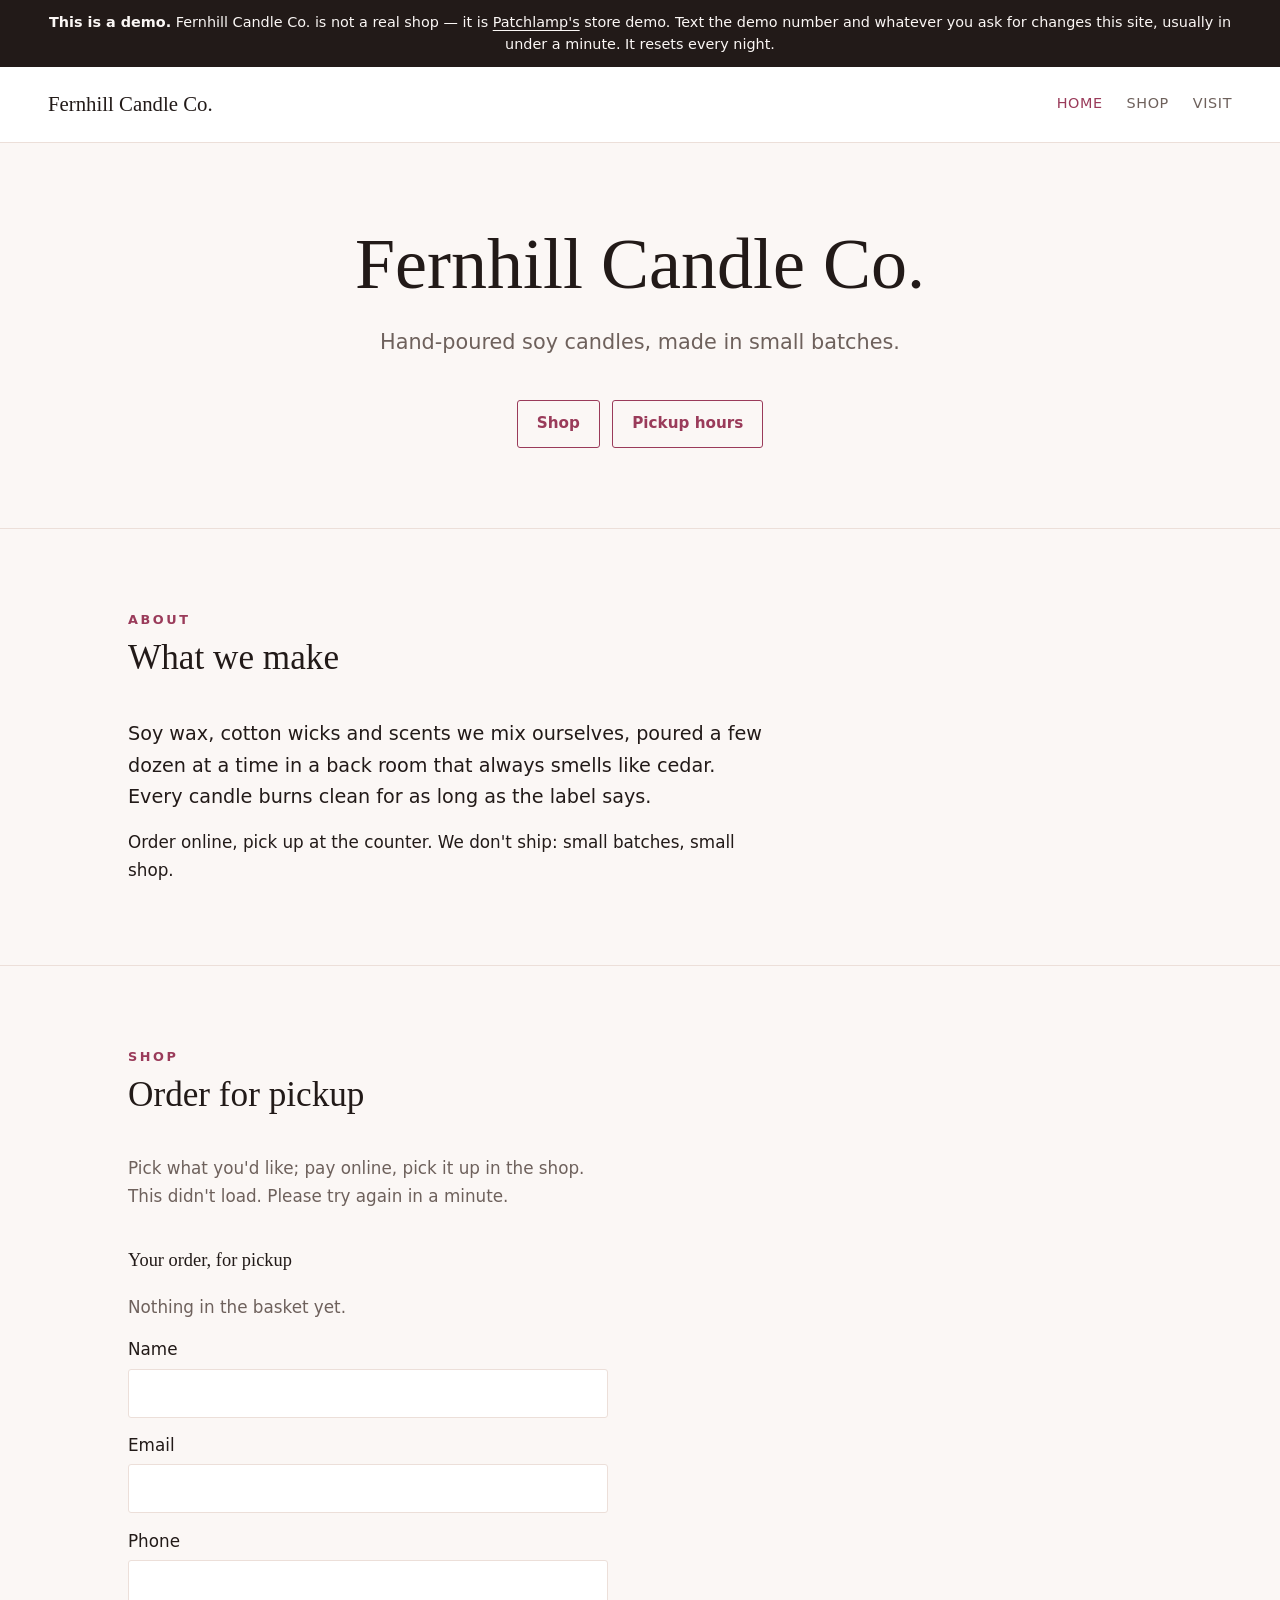
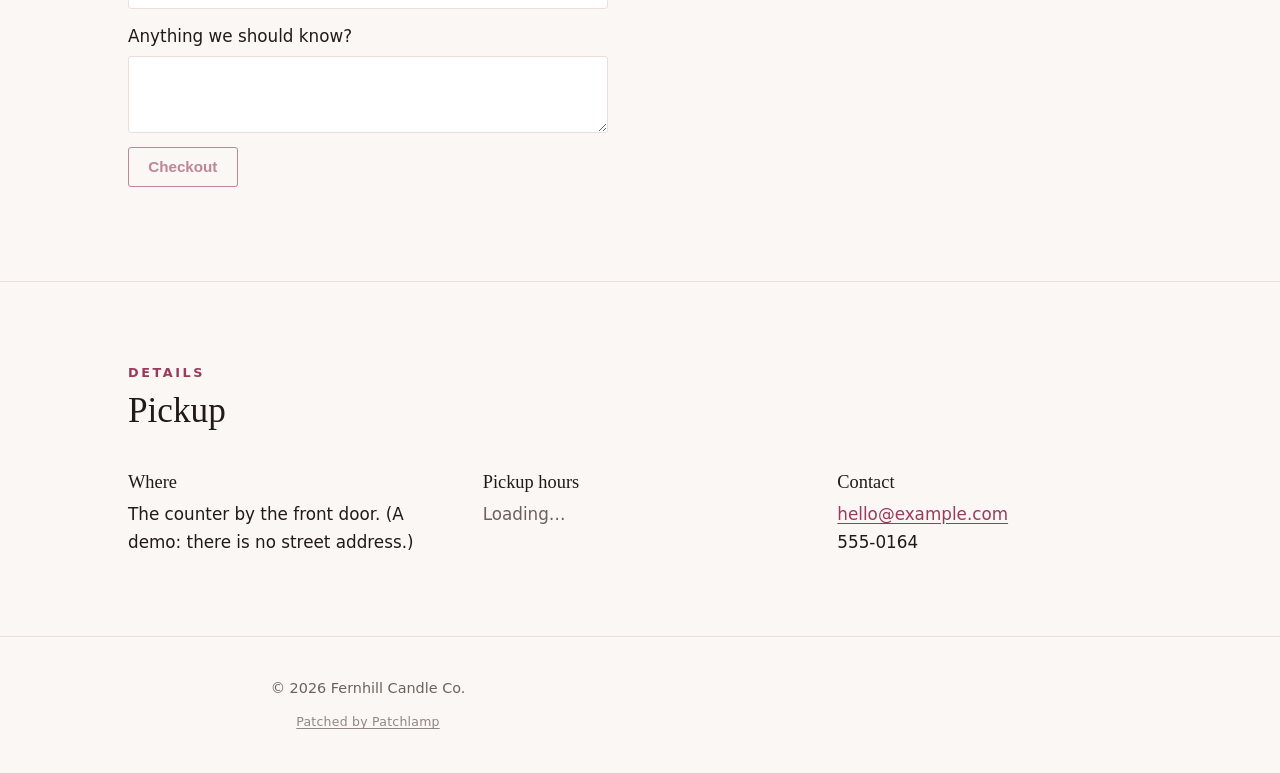
==== index.html @ c14b30e8 "The page-load count on every page, the chat at its cookie-free path (patchlamp.com)" ====
<!DOCTYPE html>
<html lang="en">
<head>
  <meta charset="utf-8">
  <meta name="viewport" content="width=device-width, initial-scale=1">
  <title>Fernhill Candle Co. — Patchlamp's store demo</title>
  <meta name="description" content="Fernhill Candle Co. is Patchlamp's demo shop: a catalog with prices, a basket, pickup hours and orders on /admin, all changed by text. Not a real business.">
  <meta name="robots" content="noindex">
  <link rel="stylesheet" href="css/style.css">
</head>
<body>

  <p class="demo-bar">
    <strong>This is a demo.</strong> Fernhill Candle Co. is not a real shop — it is
    <a href="https://patchlamp.com/">Patchlamp's</a> store demo. Text the demo number and
    whatever you ask for changes this site, usually in under a minute. It resets every night.
  </p>

  <header class="site-header">
    <a class="wordmark" href="index.html">Fernhill Candle Co.</a>
    <nav class="site-nav" aria-label="Site">
      <a href="index.html" aria-current="page">Home</a>
      <a href="#shop">Shop</a>
      <a href="#details">Visit</a>
    </nav>
  </header>

  <main>
    <section class="hero">
      <h1 class="hero-title">Fernhill Candle Co.</h1>
      <p class="hero-tagline">Hand-poured soy candles, made in small batches.</p>
      <div class="button-row">
        <a class="button" href="#shop">Shop</a>
        <a class="button" href="#details">Pickup hours</a>
      </div>
    </section>
    <section class="section" id="about">
      <div class="section-inner reveal">
        <p class="kicker">About</p>
        <h2>What we make</h2>
        <p class="lede">Soy wax, cotton wicks and scents we mix ourselves, poured a few dozen at a time in a
          back room that always smells like cedar. Every candle burns clean for as long as the label says.</p>
        <p>Order online, pick up at the counter. We don't ship: small batches, small shop.</p>
      </div>
    </section>
    <section class="section" id="shop">
      <div class="section-inner reveal">
        <p class="kicker">Shop</p>
        <h2>Order for pickup</h2>
        <p class="muted">Pick what you'd like; pay online, pick it up in the shop.</p>
        <!-- The items come from the database (products): add or change them on /admin/catalog, or by text. -->
        <div class="shop" data-shop>
          <p class="form-thanks" data-order="paid" hidden>Paid — thank you. We'll have it ready for pickup; the receipt is in your email.</p>
          <p class="form-sorry" data-order="cancelled" hidden>Checkout was cancelled; nothing was charged. Your basket is below.</p>
          <div data-products><p class="muted">Loading…</p></div>
          <form class="site-form shop-checkout" data-checkout>
            <h3>Your order, for pickup</h3>
            <p class="muted" data-basket>Nothing in the basket yet.</p>
            <label>Name <input name="name" required autocomplete="name"></label>
            <label>Email <input name="email" type="email" autocomplete="email"></label>
            <label>Phone <input name="phone" type="tel" autocomplete="tel"></label>
            <label>Anything we should know? <textarea name="note" rows="2"></textarea></label>
            <button class="button" type="submit" data-pay disabled>Checkout</button>
            <p class="muted" data-pay-note></p>
            <p class="form-sorry" data-error hidden></p>
          </form>
          <script>
            (function () {
              var root = document.querySelector("[data-shop]");
              var box = root.querySelector("[data-products]"), form = root.querySelector("[data-checkout]");
              var pay = root.querySelector("[data-pay]"), payNote = root.querySelector("[data-pay-note]");
              var basketLine = root.querySelector("[data-basket]"), err = root.querySelector("[data-error]");
              var order = (location.search.match(/[?&]order=(paid|cancelled)/) || [])[1];
              if (order) root.querySelector('[data-order="' + order + '"]').hidden = false;
              var basket = {}, products = {}, mode = "off";
              var DAYS = ["Sunday", "Monday", "Tuesday", "Wednesday", "Thursday", "Friday", "Saturday"];
              function money(c) { return "$" + (c / 100).toFixed(2); }
              function el(tag, cls, text) { var e = document.createElement(tag); if (cls) e.className = cls; if (text != null) e.textContent = text; return e; }
              function clock(t) { var p = t.split(":"), h = +p[0], m = p[1]; return (h % 12 || 12) + (m === "00" ? "" : ":" + m) + (h < 12 ? "am" : "pm"); }
              function refresh() {
                var lines = [], total = 0, n = 0;
                Object.keys(basket).forEach(function (id) {
                  var q = basket[id], p = products[id]; if (!q || !p) return;
                  lines.push(q + " × " + p.name); total += q * p.price_cents; n += q;
                  var c = box.querySelector('[data-qty="' + id + '"]'); if (c) c.textContent = q;
                });
                box.querySelectorAll("[data-qty]").forEach(function (c) { if (!basket[c.getAttribute("data-qty")]) c.textContent = "0"; });
                basketLine.textContent = n ? lines.join(", ") + " — " + money(total) : "Nothing in the basket yet.";
                pay.disabled = !n || mode === "off";
              }
              function step(id, d) { basket[id] = Math.max(0, Math.min(20, (basket[id] || 0) + d)); refresh(); }
              function hoursBox(hours, open) {
                var h = document.querySelector("[data-hours]"); if (!h) return;
                h.textContent = "";
                if (!hours.length) { h.appendChild(el("p", "muted", "Hours coming soon.")); return; }
                h.appendChild(el("p", "open-now " + (open ? "is-open" : "is-closed"), open ? "Open now" : "Closed now"));
                var ul = el("ul");
                DAYS.forEach(function (name, i) {
                  var today = hours.filter(function (x) { return +x.weekday === i; });
                  ul.appendChild(el("li", null, name.slice(0, 3) + ": " + (today.length ? today.map(function (x) { return clock(x.opens) + "–" + clock(x.closes) + (x.note ? " (" + x.note + ")" : ""); }).join(", ") : "closed")));
                });
                h.appendChild(ul);
              }
              fetch("/api/catalog", { headers: { accept: "application/json" } })
                .then(function (r) { if (!r.ok) throw new Error(r.status); return r.json(); })
                .then(function (data) {
                  mode = data.checkout; box.textContent = ""; hoursBox(data.hours, data.open_now);
                  pay.textContent = mode === "live" ? "Pay and pick up" : mode === "test" ? "Pay (Stripe test mode — no real charge)" : "Checkout opens once Stripe is connected";
                  payNote.textContent = mode === "live" ? "Payment is by Stripe Checkout." : mode === "test" ? "This is Stripe's test mode: use card 4242 4242 4242 4242, any future date, any code. Nothing is charged." : "Paying online isn't connected yet: fill a basket if you like, but nothing is charged and no order is taken until it is.";
                  if (!data.products.length) { box.appendChild(el("p", "muted", "Nothing here yet.")); return; }
                  var section = null, last = null;
                  data.products.forEach(function (p) {
                    products[p.id] = p;
                    if (p.category !== last) { box.appendChild(el("h3", "shop-section", p.category || "")); section = el("ul", "shop-list"); box.appendChild(section); last = p.category; }
                    var li = el("li", "shop-item" + (p.status === "sold out" ? " is-sold-out" : ""));
                    var text = el("div", "shop-text");
                    var head = el("p", "shop-name"); head.appendChild(el("span", null, p.name)); head.appendChild(el("span", "price", money(p.price_cents)));
                    text.appendChild(head);
                    if (p.description) text.appendChild(el("p", "muted", p.description));
                    li.appendChild(text);
                    if (p.status === "sold out") li.appendChild(el("span", "shop-out", "Sold out"));
                    else {
                      var ctl = el("span", "shop-qty");
                      var minus = el("button", null, "−"); minus.type = "button"; minus.setAttribute("aria-label", "One fewer " + p.name); minus.onclick = function () { step(p.id, -1); };
                      var plus = el("button", null, "+"); plus.type = "button"; plus.setAttribute("aria-label", "One more " + p.name); plus.onclick = function () { step(p.id, 1); };
                      var n = el("span", null, "0"); n.setAttribute("data-qty", p.id); n.setAttribute("aria-live", "polite");
                      ctl.appendChild(minus); ctl.appendChild(n); ctl.appendChild(plus); li.appendChild(ctl);
                    }
                    section.appendChild(li);
                  });
                  refresh();
                })
                .catch(function () { box.textContent = ""; box.appendChild(el("p", "muted", "This didn't load. Please try again in a minute.")); });
              form.addEventListener("submit", function (e) {
                e.preventDefault(); err.hidden = true;
                var f = new FormData(form), items = Object.keys(basket).filter(function (id) { return basket[id]; }).map(function (id) { return { id: +id, qty: basket[id] }; });
                if (!f.get("email") && !f.get("phone")) { err.textContent = "Leave an email or a phone so we can reach you."; err.hidden = false; return; }
                pay.disabled = true;
                fetch("/api/checkout", { method: "POST", headers: { "content-type": "application/json", accept: "application/json" },
                  body: JSON.stringify({ items: items, name: f.get("name"), email: f.get("email"), phone: f.get("phone"), note: f.get("note") }) })
                  .then(function (r) { return r.json(); })
                  .then(function (d) { if (d.url) location.href = d.url; else { err.textContent = d.checkout === "off" ? "Paying online isn't switched on yet." : (d.error || "That didn't go through."); err.hidden = false; refresh(); } })
                  .catch(function () { err.textContent = "That didn't go through. Please try again."; err.hidden = false; refresh(); });
              });
            })();
          </script>
          <style>
            .shop-section { margin: var(--space-lg) 0 .5rem; }
            .shop-list { list-style: none; max-width: var(--measure); }
            .shop-item { display: flex; gap: 1rem; align-items: center; justify-content: space-between; padding: .7rem 0; border-bottom: 1px solid var(--bg-line); }
            .shop-name { display: flex; gap: .75rem; justify-content: space-between; font-weight: 600; }
            .shop-text { flex: 1 1 auto; }
            .shop-text .muted { font-size: .95rem; margin-top: .15rem; }
            .shop-qty { display: inline-flex; align-items: center; gap: .5rem; white-space: nowrap; }
            .shop-qty button { font: inherit; width: 2.75rem; height: 2.75rem; border: 1px solid var(--bg-line); border-radius: 3px; background: var(--bg-raised); color: var(--ink); cursor: pointer; }
            .shop-qty span { min-width: 1.5rem; text-align: center; }
            .is-sold-out .shop-name { color: var(--ink-dim); }
            .shop-out { color: var(--ink-dim); font-size: .9rem; white-space: nowrap; }
            .shop-checkout { margin-top: var(--space-lg); }
            .shop-checkout button[disabled] { opacity: .6; cursor: not-allowed; }
            .open-now { font-weight: 600; }
            .open-now.is-open { color: var(--accent); }
          </style>
        </div>
      </div>
    </section>
    <section class="section" id="details">
      <div class="section-inner reveal">
        <p class="kicker">Details</p>
        <h2>Pickup</h2>
        <div class="details-grid">
          <div>
            <h3>Where</h3>
            <p>The counter by the front door. (A demo: there is no street address.)</p>
          </div>
          <div>
            <h3>Pickup hours</h3>
            <div data-hours><p class="muted">Loading…</p></div>
          </div>
          <div>
            <h3>Contact</h3>
            <p><a href="mailto:hello@example.com">hello@example.com</a><br>555-0164</p>
          </div>
        </div>
      </div>
    </section>
  </main>

  <footer class="site-footer">
    <!-- Keep this footer identical on every page. -->
    <p class="copyright">&copy; 2026 Fernhill Candle Co.</p>
    <p class="patchlamp-badge"><a href="https://patchlamp.com/for/makers-and-retail?from=badge" rel="noopener">Patched by Patchlamp</a></p>
    <script src="https://patchlamp.com/s/site-chat.js" data-site="demo-store" crossorigin="anonymous" defer></script>
    <script src="https://patchlamp.com/hit.js" data-site="demo-store" crossorigin="anonymous" defer></script>
  </footer>

  <script src="js/main.js"></script>
</body>
</html>
---- css/style.css ----
/* ==========================================================================
   Fernhill Candle Co. — the site's only stylesheet
   Colors and fonts are the tokens in :root below. Change the look there,
   not scattered through the file.
   ========================================================================== */

:root {
  /* Color — warm ground, dark ink, one berry accent */
  --bg: #fbf7f5;
  --bg-raised: #ffffff;
  --bg-line: #ecdfd9;
  --ink: #221a18;
  --ink-dim: #6e615c;
  --accent: #9a3b5a;       /* links, highlights, buttons */
  --accent-dim: #782c45;   /* hover */

  /* Type — system fonts, so nothing loads from a third party */
  --font-display: Georgia, "Times New Roman", serif;
  --font-body: system-ui, -apple-system, "Segoe UI", Roboto, Helvetica, Arial, sans-serif;

  /* Rhythm */
  --space: 1rem;
  --space-lg: 2.5rem;
  --space-xl: 5rem;
  --measure: 40rem;
  --page-pad: clamp(1.25rem, 5vw, 3rem);
}

/* --------------------------------------------------------------------------
   Base
   -------------------------------------------------------------------------- */

* { box-sizing: border-box; margin: 0; padding: 0; }

html { scroll-behavior: smooth; }

body {
  background: var(--bg);
  color: var(--ink);
  font-family: var(--font-body);
  font-size: 1.05rem;
  line-height: 1.65;
  -webkit-font-smoothing: antialiased;
}

h1, h2, h3 {
  font-family: var(--font-display);
  font-weight: 400;
  line-height: 1.15;
}

h2 { font-size: clamp(1.6rem, 4vw, 2.2rem); margin-bottom: var(--space-lg); }
h3 { font-size: 1.15rem; margin-bottom: 0.5rem; }

p { max-width: var(--measure); }
p + p { margin-top: var(--space); }

a { color: var(--accent); text-underline-offset: 3px; }
a:hover { color: var(--accent-dim); }

img, svg { max-width: 100%; display: block; }

.visually-hidden {
  position: absolute; width: 1px; height: 1px;
  overflow: hidden; clip: rect(0 0 0 0); white-space: nowrap;
}

/* --------------------------------------------------------------------------
   Header / nav
   -------------------------------------------------------------------------- */

.site-header {
  display: flex;
  align-items: center;
  justify-content: space-between;
  flex-wrap: wrap;
  gap: var(--space);
  padding: 1.25rem var(--page-pad);
  border-bottom: 1px solid var(--bg-line);
  background: var(--bg-raised);
}

.wordmark {
  font-family: var(--font-display);
  font-size: 1.3rem;
  text-decoration: none;
  color: var(--ink);
  white-space: nowrap;
}

.site-nav { display: flex; flex-wrap: wrap; gap: 0.25rem 1.5rem; }

.site-nav a {
  font-size: 0.9rem;
  letter-spacing: 0.04em;
  text-transform: uppercase;
  text-decoration: none;
  color: var(--ink-dim);
}

.site-nav a:hover { color: var(--ink); }
.site-nav a[aria-current="page"] { color: var(--accent); }

/* --------------------------------------------------------------------------
   Hero
   -------------------------------------------------------------------------- */

.hero {
  padding: var(--space-xl) var(--page-pad);
  text-align: center;
  border-bottom: 1px solid var(--bg-line);
}

.hero-title { font-size: clamp(2.4rem, 8vw, 4.5rem); }

.hero-tagline {
  margin: 1.25rem auto 0;
  font-size: clamp(1.05rem, 2.2vw, 1.3rem);
  color: var(--ink-dim);
}

.page-hero { padding: var(--space-lg) var(--page-pad); }
.page-hero .hero-title { font-size: clamp(1.8rem, 6vw, 3rem); }

/* --------------------------------------------------------------------------
   Sections
   -------------------------------------------------------------------------- */

.section {
  padding: var(--space-xl) var(--page-pad);
  border-bottom: 1px solid var(--bg-line);
}

.section-inner { max-width: 64rem; margin: 0 auto; }

.kicker {
  font-size: 0.8rem;
  font-weight: 600;
  letter-spacing: 0.2em;
  text-transform: uppercase;
  color: var(--accent);
  margin-bottom: 0.5rem;
}

.lede { font-size: 1.2rem; }
.muted { color: var(--ink-dim); }

.about-grid {
  display: grid;
  gap: var(--space-lg);
  align-items: center;
}
@media (min-width: 720px) {
  .about-grid { grid-template-columns: 1fr 1.2fr; }
}

.about-photo img {
  width: 100%;
  aspect-ratio: 1 / 1;
  object-fit: cover;
  border-radius: 4px;
}

.button-row { display: flex; flex-wrap: wrap; gap: 0.75rem; margin-top: var(--space-lg); }

.button {
  display: inline-block;
  padding: 0.65rem 1.2rem;
  border: 1px solid var(--accent);
  border-radius: 3px;
  text-decoration: none;
  color: var(--accent);
  font-weight: 600;
  font-size: 0.95rem;
}
.button:hover { background: var(--accent); color: var(--bg-raised); }

/* Details: address / hours / contact cards */
.details-grid {
  display: grid;
  gap: var(--space-lg);
}
@media (min-width: 720px) {
  .details-grid { grid-template-columns: repeat(3, 1fr); }
}
.details-grid address { font-style: normal; }
.details-grid ul { list-style: none; }

/* Photo gallery */
.photo-grid {
  list-style: none;
  display: grid;
  gap: var(--space);
  grid-template-columns: repeat(auto-fill, minmax(14rem, 1fr));
}
.photo-grid img {
  width: 100%;
  aspect-ratio: 1 / 1;
  object-fit: cover;
  border-radius: 4px;
}

/* --------------------------------------------------------------------------
   Footer
   -------------------------------------------------------------------------- */

.site-footer {
  padding: var(--space-lg) var(--page-pad);
  text-align: center;
  color: var(--ink-dim);
  font-size: 0.9rem;
}

.footer-links {
  list-style: none;
  display: flex;
  flex-wrap: wrap;
  justify-content: center;
  gap: 0.5rem 1.5rem;
  margin-bottom: var(--space);
}

/* --------------------------------------------------------------------------
   Motion — only when JS has run and the visitor allows motion.
   With JS off (or reduced motion on) nothing is ever hidden.
   -------------------------------------------------------------------------- */

.js-motion .reveal {
  opacity: 0;
  transform: translateY(12px);
  transition: opacity 0.6s ease, transform 0.6s ease;
}
.js-motion .reveal.is-visible { opacity: 1; transform: none; }

/* --------------------------------------------------------------------------
   Components every kind of site shares (templates/sites/*: only :root
   differs between them). Forms post to patchlamp.com or, with a database,
   to the site's own /api/*; cards are a list of short blocks (services,
   work, events, products).
   -------------------------------------------------------------------------- */

.site-form { display: grid; gap: .9rem; max-width: 30rem; }
.site-form label { display: grid; gap: .3rem; }
.site-form input, .site-form textarea, .site-form select { font: inherit; padding: .6rem .75rem; border: 1px solid var(--bg-line); border-radius: 3px; background: var(--bg-raised); color: var(--ink); }
.site-form .button { justify-self: start; background: transparent; cursor: pointer; }
.form-thanks, .form-sorry { font-weight: 600; }

.card-list { list-style: none; display: grid; gap: var(--space); margin-top: var(--space); }
@media (min-width: 40rem) { .card-list { grid-template-columns: repeat(2, 1fr); } }
@media (min-width: 60rem) { .card-list.three { grid-template-columns: repeat(3, 1fr); } }
.card-list li { padding: var(--space); border: 1px solid var(--bg-line); border-radius: 3px; background: var(--bg-raised); }
.card-list h3 { margin-bottom: .35rem; }
.card-list svg { display: block; width: 100%; height: auto; border-radius: 3px; margin-bottom: .75rem; }
.card-meta { color: var(--ink-dim); font-size: .95rem; }
.price { font-family: var(--font-display); color: var(--accent); white-space: nowrap; }

.hero .button-row { justify-content: center; }
.photo-grid svg { display: block; width: 100%; height: auto; border-radius: 3px; }

/* A demo site says so on every page (Patchlamp's demos; a client's own site
   never has this bar). */
.demo-bar { margin: 0; max-width: none; padding: .75rem var(--page-pad); background: var(--ink); color: var(--bg); font-size: .9rem; line-height: 1.5; text-align: center; }
.demo-bar a { color: var(--bg); text-decoration: underline; }

/* Phone tap targets: the nav, the demo bar and the footer are short links,
   and a thumb needs more than the text's own height (shot check flags
   anything under 24px). Padding only — nothing moves on desktop. */
@media (max-width: 40rem) {
  .site-nav a,
  .site-footer a,
  .details-grid a,
  .demo-bar a {
    display: inline-block;
    padding: 0.45rem 0.35rem;
  }
  .demo-bar { line-height: 1.7; }
}

/* "Patched by Patchlamp" (B60): the one line every site Patchlamp keeps carries,
   last in the footer and quieter than the copyright. It inherits the footer's
   colour, so a dark footer needs no override; `badge: off` in the client
   workspace's NOTES.md takes it off the published site. */
.patchlamp-badge { margin-top: .7rem; font-size: .78rem; letter-spacing: .02em; opacity: .75; }
.patchlamp-badge a { color: inherit; text-decoration: underline; text-decoration-thickness: 1px; text-underline-offset: 2px; }
.patchlamp-badge a:hover { opacity: 1; }
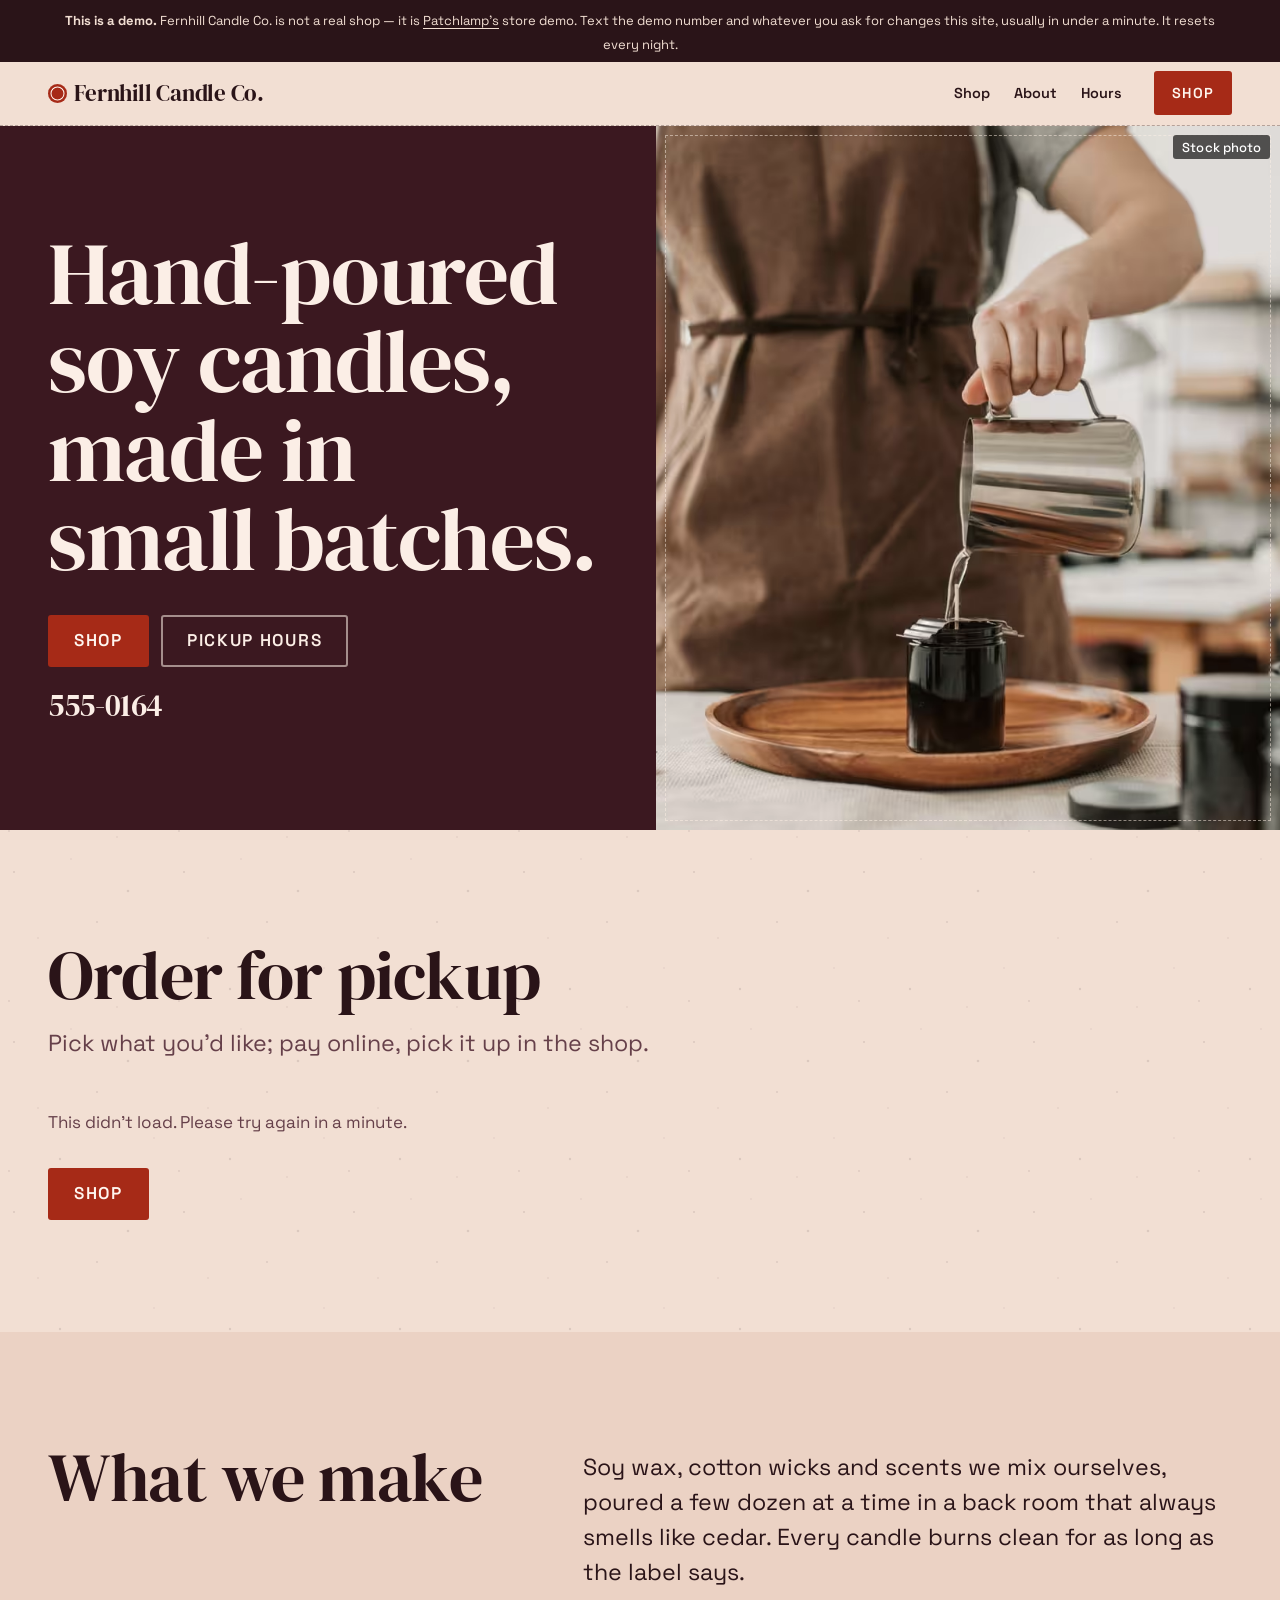
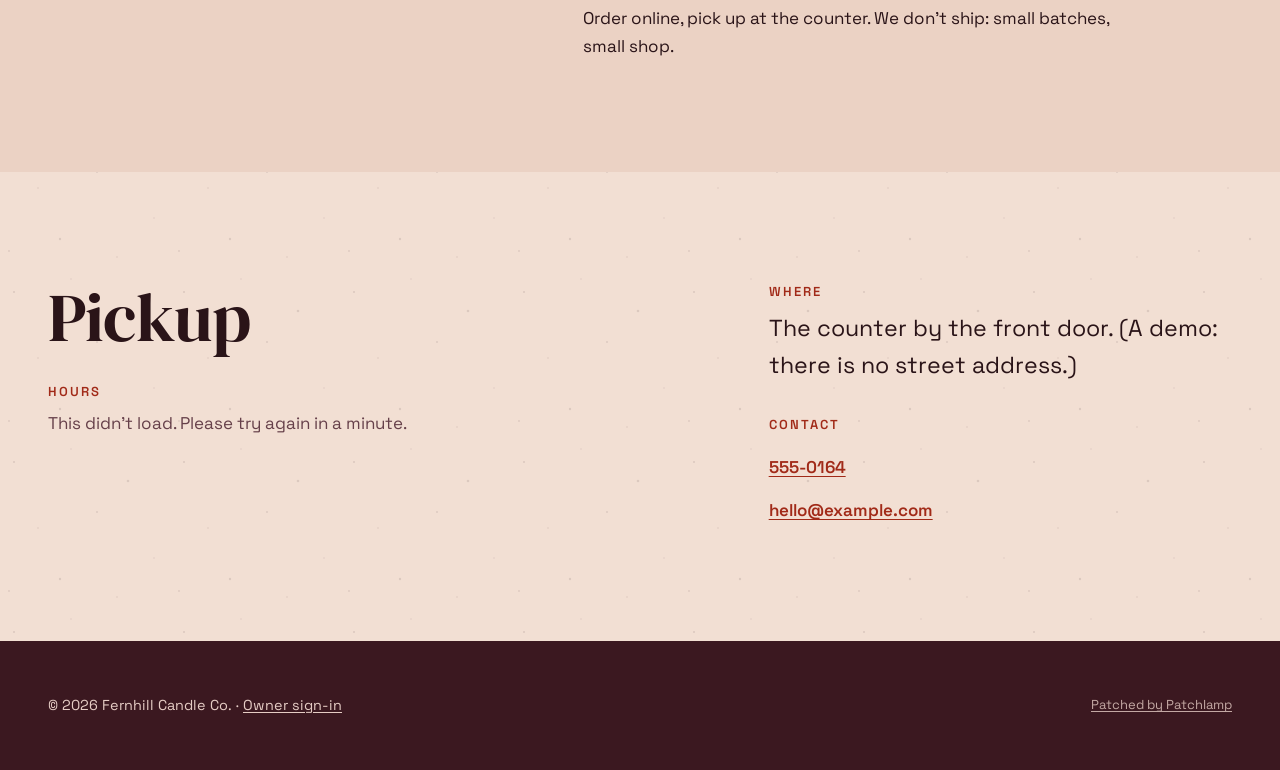
==== commit 4ecb8027: "B256: rendered from site.json by lib/sitegen.py (small-batch, chosen by site direct); the hand-writt" ====
--- a/index.html
+++ b/index.html
@@ -6,10 +6,13 @@
   <title>Fernhill Candle Co. — Patchlamp's store demo</title>
   <meta name="description" content="Fernhill Candle Co. is Patchlamp's demo shop: a catalog with prices, a basket, pickup hours and orders on /admin, all changed by text. Not a real business.">
   <meta name="robots" content="noindex">
+  <!-- The pages are rendered from site.json by `site render` (lib/sitegen.py): change site.json, never this file. -->
   <link rel="stylesheet" href="css/style.css">
+  <link rel="stylesheet" href="css/look.css">
+  <script src="js/motion.js" defer></script>
+  <script src="js/catalog.js" defer></script>
 </head>
-<body>
-
+<body class="page-home">
   <p class="demo-bar">
     <strong>This is a demo.</strong> Fernhill Candle Co. is not a real shop — it is
     <a href="https://patchlamp.com/">Patchlamp's</a> store demo. Text the demo number and
@@ -19,181 +22,85 @@
   <header class="site-header">
     <a class="wordmark" href="index.html">Fernhill Candle Co.</a>
     <nav class="site-nav" aria-label="Site">
-      <a href="index.html" aria-current="page">Home</a>
-      <a href="#shop">Shop</a>
-      <a href="#details">Visit</a>
+      <a href="shop.html">Shop</a>
+      <a href="index.html#about">About</a>
+      <a href="index.html#details">Hours</a>
     </nav>
+    <a class="header-cta" href="shop.html"><span class="cta-full">Shop</span><span class="cta-short">Shop</span></a>
   </header>
 
-  <main>
-    <section class="hero">
-      <h1 class="hero-title">Fernhill Candle Co.</h1>
-      <p class="hero-tagline">Hand-poured soy candles, made in small batches.</p>
-      <div class="button-row">
-        <a class="button" href="#shop">Shop</a>
-        <a class="button" href="#details">Pickup hours</a>
+  <main id="top">
+    <section class="hero-block hero--split has-image" id="hero">
+      <figure class="hero-media">
+        <picture><source type="image/avif" srcset="images/hero-6755794-800.avif 800w, images/hero-6755794-1600.avif 1600w" sizes="100vw"><source type="image/webp" srcset="images/hero-6755794-800.webp 800w, images/hero-6755794-1600.webp 1600w" sizes="100vw"><img src="images/hero-6755794-1600.jpg" srcset="images/hero-6755794-800.jpg 800w, images/hero-6755794-1600.jpg 1600w" sizes="100vw" width="1600" height="900" alt="Person pouring wax into glass jars, creating handmade candles in a cozy workshop setting." loading="eager" fetchpriority="high" decoding="async"></picture><span class="img-label">Stock photo</span>
+      </figure>
+      <div class="hero-copy">
+        <h1 class="hero-heading">Hand-poured soy candles, made in small batches.</h1>
+        <div class="hero-actions">
+          <a class="btn btn-primary" href="shop.html">Shop</a>
+          <a class="btn btn-secondary" href="#details">Pickup hours</a>
+        </div>
+        <p class="hero-phone"><a href="tel:555-0164">555-0164</a></p>
       </div>
     </section>
-    <section class="section" id="about">
-      <div class="section-inner reveal">
-        <p class="kicker">About</p>
-        <h2>What we make</h2>
-        <p class="lede">Soy wax, cotton wicks and scents we mix ourselves, poured a few dozen at a time in a
-          back room that always smells like cedar. Every candle burns clean for as long as the label says.</p>
-        <p>Order online, pick up at the counter. We don't ship: small batches, small shop.</p>
+    <section class="section shop shop--list" id="shop">
+      <div class="section-inner">
+        <div class="section-head">
+          <h2>Order for pickup</h2>
+          <p class="lede">Pick what you'd like; pay online, pick it up in the shop.</p>
+        </div>
+        <!-- A few of the products from the database (products), read from /api/catalog by js/catalog.js: data-pick names
+             them (the site.json section's "pick"), else the first data-count on sale. Everything for sale, the basket and
+             the checkout are on shop.html. -->
+        <ul class="catalog-strip" data-catalog-strip data-count="4" data-pick="Cedar &amp; Smoke|Morning Orchard|Canyon Rain|Fernhill Signature">
+          <li class="muted">Loading…</li>
+        </ul>
+        <p class="catalog-more"><a class="btn btn-primary" href="shop.html">Shop</a></p>
       </div>
     </section>
-    <section class="section" id="shop">
-      <div class="section-inner reveal">
-        <p class="kicker">Shop</p>
-        <h2>Order for pickup</h2>
-        <p class="muted">Pick what you'd like; pay online, pick it up in the shop.</p>
-        <!-- The items come from the database (products): add or change them on /admin/catalog, or by text. -->
-        <div class="shop" data-shop>
-          <p class="form-thanks" data-order="paid" hidden>Paid — thank you. We'll have it ready for pickup; the receipt is in your email.</p>
-          <p class="form-sorry" data-order="cancelled" hidden>Checkout was cancelled; nothing was charged. Your basket is below.</p>
-          <div data-products><p class="muted">Loading…</p></div>
-          <form class="site-form shop-checkout" data-checkout>
-            <h3>Your order, for pickup</h3>
-            <p class="muted" data-basket>Nothing in the basket yet.</p>
-            <label>Name <input name="name" required autocomplete="name"></label>
-            <label>Email <input name="email" type="email" autocomplete="email"></label>
-            <label>Phone <input name="phone" type="tel" autocomplete="tel"></label>
-            <label>Anything we should know? <textarea name="note" rows="2"></textarea></label>
-            <button class="button" type="submit" data-pay disabled>Checkout</button>
-            <p class="muted" data-pay-note></p>
-            <p class="form-sorry" data-error hidden></p>
-          </form>
-          <script>
-            (function () {
-              var root = document.querySelector("[data-shop]");
-              var box = root.querySelector("[data-products]"), form = root.querySelector("[data-checkout]");
-              var pay = root.querySelector("[data-pay]"), payNote = root.querySelector("[data-pay-note]");
-              var basketLine = root.querySelector("[data-basket]"), err = root.querySelector("[data-error]");
-              var order = (location.search.match(/[?&]order=(paid|cancelled)/) || [])[1];
-              if (order) root.querySelector('[data-order="' + order + '"]').hidden = false;
-              var basket = {}, products = {}, mode = "off";
-              var DAYS = ["Sunday", "Monday", "Tuesday", "Wednesday", "Thursday", "Friday", "Saturday"];
-              function money(c) { return "$" + (c / 100).toFixed(2); }
-              function el(tag, cls, text) { var e = document.createElement(tag); if (cls) e.className = cls; if (text != null) e.textContent = text; return e; }
-              function clock(t) { var p = t.split(":"), h = +p[0], m = p[1]; return (h % 12 || 12) + (m === "00" ? "" : ":" + m) + (h < 12 ? "am" : "pm"); }
-              function refresh() {
-                var lines = [], total = 0, n = 0;
-                Object.keys(basket).forEach(function (id) {
-                  var q = basket[id], p = products[id]; if (!q || !p) return;
-                  lines.push(q + " × " + p.name); total += q * p.price_cents; n += q;
-                  var c = box.querySelector('[data-qty="' + id + '"]'); if (c) c.textContent = q;
-                });
-                box.querySelectorAll("[data-qty]").forEach(function (c) { if (!basket[c.getAttribute("data-qty")]) c.textContent = "0"; });
-                basketLine.textContent = n ? lines.join(", ") + " — " + money(total) : "Nothing in the basket yet.";
-                pay.disabled = !n || mode === "off";
-              }
-              function step(id, d) { basket[id] = Math.max(0, Math.min(20, (basket[id] || 0) + d)); refresh(); }
-              function hoursBox(hours, open) {
-                var h = document.querySelector("[data-hours]"); if (!h) return;
-                h.textContent = "";
-                if (!hours.length) { h.appendChild(el("p", "muted", "Hours coming soon.")); return; }
-                h.appendChild(el("p", "open-now " + (open ? "is-open" : "is-closed"), open ? "Open now" : "Closed now"));
-                var ul = el("ul");
-                DAYS.forEach(function (name, i) {
-                  var today = hours.filter(function (x) { return +x.weekday === i; });
-                  ul.appendChild(el("li", null, name.slice(0, 3) + ": " + (today.length ? today.map(function (x) { return clock(x.opens) + "–" + clock(x.closes) + (x.note ? " (" + x.note + ")" : ""); }).join(", ") : "closed")));
-                });
-                h.appendChild(ul);
-              }
-              fetch("/api/catalog", { headers: { accept: "application/json" } })
-                .then(function (r) { if (!r.ok) throw new Error(r.status); return r.json(); })
-                .then(function (data) {
-                  mode = data.checkout; box.textContent = ""; hoursBox(data.hours, data.open_now);
-                  pay.textContent = mode === "live" ? "Pay and pick up" : mode === "test" ? "Pay (Stripe test mode — no real charge)" : "Checkout opens once Stripe is connected";
-                  payNote.textContent = mode === "live" ? "Payment is by Stripe Checkout." : mode === "test" ? "This is Stripe's test mode: use card 4242 4242 4242 4242, any future date, any code. Nothing is charged." : "Paying online isn't connected yet: fill a basket if you like, but nothing is charged and no order is taken until it is.";
-                  if (!data.products.length) { box.appendChild(el("p", "muted", "Nothing here yet.")); return; }
-                  var section = null, last = null;
-                  data.products.forEach(function (p) {
-                    products[p.id] = p;
-                    if (p.category !== last) { box.appendChild(el("h3", "shop-section", p.category || "")); section = el("ul", "shop-list"); box.appendChild(section); last = p.category; }
-                    var li = el("li", "shop-item" + (p.status === "sold out" ? " is-sold-out" : ""));
-                    var text = el("div", "shop-text");
-                    var head = el("p", "shop-name"); head.appendChild(el("span", null, p.name)); head.appendChild(el("span", "price", money(p.price_cents)));
-                    text.appendChild(head);
-                    if (p.description) text.appendChild(el("p", "muted", p.description));
-                    li.appendChild(text);
-                    if (p.status === "sold out") li.appendChild(el("span", "shop-out", "Sold out"));
-                    else {
-                      var ctl = el("span", "shop-qty");
-                      var minus = el("button", null, "−"); minus.type = "button"; minus.setAttribute("aria-label", "One fewer " + p.name); minus.onclick = function () { step(p.id, -1); };
-                      var plus = el("button", null, "+"); plus.type = "button"; plus.setAttribute("aria-label", "One more " + p.name); plus.onclick = function () { step(p.id, 1); };
-                      var n = el("span", null, "0"); n.setAttribute("data-qty", p.id); n.setAttribute("aria-live", "polite");
-                      ctl.appendChild(minus); ctl.appendChild(n); ctl.appendChild(plus); li.appendChild(ctl);
-                    }
-                    section.appendChild(li);
-                  });
-                  refresh();
-                })
-                .catch(function () { box.textContent = ""; box.appendChild(el("p", "muted", "This didn't load. Please try again in a minute.")); });
-              form.addEventListener("submit", function (e) {
-                e.preventDefault(); err.hidden = true;
-                var f = new FormData(form), items = Object.keys(basket).filter(function (id) { return basket[id]; }).map(function (id) { return { id: +id, qty: basket[id] }; });
-                if (!f.get("email") && !f.get("phone")) { err.textContent = "Leave an email or a phone so we can reach you."; err.hidden = false; return; }
-                pay.disabled = true;
-                fetch("/api/checkout", { method: "POST", headers: { "content-type": "application/json", accept: "application/json" },
-                  body: JSON.stringify({ items: items, name: f.get("name"), email: f.get("email"), phone: f.get("phone"), note: f.get("note") }) })
-                  .then(function (r) { return r.json(); })
-                  .then(function (d) { if (d.url) location.href = d.url; else { err.textContent = d.checkout === "off" ? "Paying online isn't switched on yet." : (d.error || "That didn't go through."); err.hidden = false; refresh(); } })
-                  .catch(function () { err.textContent = "That didn't go through. Please try again."; err.hidden = false; refresh(); });
-              });
-            })();
-          </script>
-          <style>
-            .shop-section { margin: var(--space-lg) 0 .5rem; }
-            .shop-list { list-style: none; max-width: var(--measure); }
-            .shop-item { display: flex; gap: 1rem; align-items: center; justify-content: space-between; padding: .7rem 0; border-bottom: 1px solid var(--bg-line); }
-            .shop-name { display: flex; gap: .75rem; justify-content: space-between; font-weight: 600; }
-            .shop-text { flex: 1 1 auto; }
-            .shop-text .muted { font-size: .95rem; margin-top: .15rem; }
-            .shop-qty { display: inline-flex; align-items: center; gap: .5rem; white-space: nowrap; }
-            .shop-qty button { font: inherit; width: 2.75rem; height: 2.75rem; border: 1px solid var(--bg-line); border-radius: 3px; background: var(--bg-raised); color: var(--ink); cursor: pointer; }
-            .shop-qty span { min-width: 1.5rem; text-align: center; }
-            .is-sold-out .shop-name { color: var(--ink-dim); }
-            .shop-out { color: var(--ink-dim); font-size: .9rem; white-space: nowrap; }
-            .shop-checkout { margin-top: var(--space-lg); }
-            .shop-checkout button[disabled] { opacity: .6; cursor: not-allowed; }
-            .open-now { font-weight: 600; }
-            .open-now.is-open { color: var(--accent); }
-          </style>
-        </div>
-      </div>
-    </section>
-    <section class="section" id="details">
-      <div class="section-inner reveal">
-        <p class="kicker">Details</p>
-        <h2>Pickup</h2>
-        <div class="details-grid">
-          <div>
-            <h3>Where</h3>
-            <p>The counter by the front door. (A demo: there is no street address.)</p>
-          </div>
-          <div>
-            <h3>Pickup hours</h3>
-            <div data-hours><p class="muted">Loading…</p></div>
-          </div>
-          <div>
-            <h3>Contact</h3>
-            <p><a href="mailto:hello@example.com">hello@example.com</a><br>555-0164</p>
+    <section class="section about about--split alt" id="about">
+      <div class="section-inner">
+        <div class="about-grid">
+          <div class="about-copy">
+            <div class="about-head">
+              <h2>What we make</h2>
+            </div>
+            <div class="about-body">
+              <p class="lede">Soy wax, cotton wicks and scents we mix ourselves, poured a few dozen at a time in a back room that always smells like cedar. Every candle burns clean for as long as the label says.</p>
+              <p class="">Order online, pick up at the counter. We don't ship: small batches, small shop.</p>
+            </div>
           </div>
         </div>
       </div>
     </section>
+    <section class="section details details--table" id="details">
+      <div class="section-inner">
+        <div class="details-grid">
+          <div class="details-hours">
+            <h2>Pickup</h2>
+            <h3 class="details-label">Hours</h3>
+            <div class="hours-live" data-hours><p class="muted">Loading…</p></div>
+          </div>
+          <div class="details-side">
+            <h3 class="details-label">Where</h3>
+            <p>The counter by the front door. (A demo: there is no street address.)</p>
+            <h3 class="details-label">Contact</h3>
+            <ul class="contact-lines">
+              <li><a href="tel:555-0164">555-0164</a></li>
+              <li><a data-mail href="mailto:hello@example.com">hello@example.com</a></li>
+            </ul>
+          </div>
+        </div>
+      </div>
+    </section>
+
   </main>
 
   <footer class="site-footer">
-    <!-- Keep this footer identical on every page. -->
-    <p class="copyright">&copy; 2026 Fernhill Candle Co.</p>
+    <p class="copyright">&copy; 2026 Fernhill Candle Co. · <a href="/admin">Owner sign-in</a></p>
     <p class="patchlamp-badge"><a href="https://patchlamp.com/for/makers-and-retail?from=badge" rel="noopener">Patched by Patchlamp</a></p>
     <script src="https://patchlamp.com/s/site-chat.js" data-site="demo-store" crossorigin="anonymous" defer></script>
     <script src="https://patchlamp.com/hit.js" data-site="demo-store" crossorigin="anonymous" defer></script>
   </footer>
-
-  <script src="js/main.js"></script>
 </body>
 </html>
--- a/css/style.css
+++ b/css/style.css
@@ -1,285 +1,881 @@
 /* ==========================================================================
-   Fernhill Candle Co. — the site's only stylesheet
-   Colors and fonts are the tokens in :root below. Change the look there,
-   not scattered through the file.
+   base.css: the stylesheet every rendered site shares (B255, plans/83).
+   Rendered as css/style.css. It has three readers:
+   1. every page of a rendered site, followed by css/look.css (a look's
+      tokens and its short list of rules) and css/custom.css when a site has one;
+   2. the Functions pages (/admin, estimates, invoices, signing, /book/manage),
+      which load this file and read the tokens marked "Functions" below, so
+      those names stay, whatever else changes;
+   3. the section variants in _sections/: their layouts live here, so any
+      look can wear any variant.
+   How the file works: components read tokens and never a literal colour or
+   font; a look changes tokens and owns a few rules; a dark or coloured ground
+   (.band, the dark heroes, the accent cards) re-sets --ink, --ink-dim and
+   --accent-text for what sits inside it, so the components need no dark copy.
+   Nothing is ever at opacity 0. Motion is opt-in: js/motion.js sets
+   html.motion only under prefers-reduced-motion: no-preference, and a reveal
+   starts from a visible state, so a still frame (a screenshot, a link
+   preview, the judge) always reads whole. templates/sites/DESIGN.md is the
+   standard this file serves.
    ========================================================================== */
 
 :root {
-  /* Color — warm ground, dark ink, one berry accent */
-  --bg: #fbf7f5;
-  --bg-raised: #ffffff;
-  --bg-line: #ecdfd9;
-  --ink: #221a18;
-  --ink-dim: #6e615c;
-  --accent: #9a3b5a;       /* links, highlights, buttons */
-  --accent-dim: #782c45;   /* hover */
-
-  /* Type — system fonts, so nothing loads from a third party */
-  --font-display: Georgia, "Times New Roman", serif;
-  --font-body: system-ui, -apple-system, "Segoe UI", Roboto, Helvetica, Arial, sans-serif;
-
-  /* Rhythm */
-  --space: 1rem;
-  --space-lg: 2.5rem;
-  --space-xl: 5rem;
-  --measure: 40rem;
-  --page-pad: clamp(1.25rem, 5vw, 3rem);
-}
-
-/* --------------------------------------------------------------------------
-   Base
-   -------------------------------------------------------------------------- */
-
-* { box-sizing: border-box; margin: 0; padding: 0; }
-
-html { scroll-behavior: smooth; }
-
+  /* --- Colour roles ------------------------------------------------------ */
+  --bg: #f7f8f8;              /* page ground */
+  --bg-raised: #ffffff;       /* cards, inputs (Functions) */
+  --bg-alt: #edf1f2;          /* the alternate section ground */
+  --bg-line: #d3dce0;         /* hairlines, input borders (Functions) */
+  --ink: #15212a;             /* body text (Functions) */
+  --ink-dim: #4f5f68;         /* secondary text, at least 4.5:1 on --bg (Functions) */
+  --accent: #1d6f8c;          /* fills: buttons, the checked slot, focus (Functions) */
+  --accent-strong: #155468;   /* hover on a fill */
+  --accent-dim: var(--accent-strong);  /* the B64 name for the hover colour */
+  --accent-ink: #ffffff;      /* text on --accent */
+  --accent-text: var(--accent);        /* the accent as small text on --bg; a look with a loud accent darkens it */
+  --link-hover: var(--accent-strong);
+  --focus: var(--accent);
+  --band: #10293a;            /* the one dark ground */
+  --band-ink: #f1f6f8;
+  --band-dim: #b4c7d0;
+  --band-accent: #86d0e6;
+  --hero-ground: var(--band); /* the hero's ground for split and typographic */
+  --hero-ink: var(--band-ink);
+  --hero-dim: var(--band-dim);
+  --hero-accent: var(--band-accent);
+  --hero-scrim: var(--band);  /* what a photo darkens to under text */
+  --proof-bg: var(--bg-alt);
+  --proof-ink: var(--ink);
+  --proof-mark: var(--accent);
+  --footer-bg: var(--ink);
+  --footer-ink: color-mix(in srgb, var(--bg) 82%, var(--ink));
+  --sorry-bg: #fbe9e7;
+  --sorry-ink: #7a1f12;
+  --photo-filter: none;       /* the look's grade, until img treat grades the files themselves */
+  --texture: none;            /* a band's texture: a background-image the look sets */
+
+  /* --- Type ------------------------------------------------------------- */
+  --font-display: Georgia, "Times New Roman", serif;                    /* Functions */
+  --font-text: system-ui, -apple-system, "Segoe UI", Helvetica, Arial, sans-serif;
+  --font-body: var(--font-text);       /* the B64 name; the Functions pages read it */
+  --font-kicker: var(--font-text);
+  --font-button: var(--font-text);
+  --display-weight: 400;      /* the hero heading */
+  --heading-weight: var(--display-weight);
+  --display-tracking: -0.02em;
+  --display-leading: 1.02;
+  --display-case: none;
+  --kicker-case: uppercase;
+  --kicker-tracking: 0.14em;
+  --kicker-weight: 600;
+  --kicker-size: var(--step--2);
+  --button-weight: 650;
+  --button-case: none;
+  --button-tracking: 0;
+  --text-size: 1.0625rem;
+  --text-leading: 1.65;
+  /* The scale. Every font-size in this file and in a look is one of these, so
+     the design gate can check sizes against it. --step-0 is body text. */
+  --step--2: 0.8125rem;
+  --step--1: clamp(0.84rem, 0.82rem + 0.1vw, 0.9rem);
+  --step-0: var(--text-size);
+  --step-1: clamp(1.2rem, 1.1rem + 0.45vw, 1.45rem);
+  --step-2: clamp(1.45rem, 1.25rem + 0.9vw, 1.95rem);
+  --step-3: clamp(2rem, 1.5rem + 2.2vw, 3.25rem);
+  --step-4: clamp(2.4rem, 1.7rem + 3.2vw, 4.25rem);
+  --step-5: clamp(2.75rem, 1.6rem + 5vw, 6rem);       /* the hero: 44px on a phone, 96px wide */
+  --step-6: clamp(3.25rem, 1.4rem + 8vw, 8.5rem);     /* the typographic hero, which has no photo to carry it */
+  --measure: 34em;            /* Functions */
+
+  /* --- Space ------------------------------------------------------------ */
+  --space: 1rem;              /* Functions */
+  --space-half: 0.5rem;
+  --space-2: 2rem;
+  --space-3: 3rem;
+  --space-4: 4.5rem;
+  --space-5: clamp(4rem, 3rem + 5vw, 8rem);
+  --space-lg: 2.5rem;         /* the B64 name; the Functions pages read it */
+  --space-xl: var(--space-5);
+  --section-pad: var(--space-5);
+  --page-pad: clamp(1rem, 4vw, 3rem);   /* Functions */
+  --content: 74rem;
+  --wide: var(--content);
+
+  /* --- Shape, depth ----------------------------------------------------- */
+  --radius: 6px;              /* inputs, tiles */
+  --radius-card: 10px;
+  --radius-btn: 6px;
+  --radius-media: 6px;
+  --rule-strong: 1px solid var(--ink);
+  --shadow-1: 0 1px 2px rgb(15 30 40 / 0.06), 0 2px 8px rgb(15 30 40 / 0.05);
+  --shadow-2: 0 2px 6px rgb(15 30 40 / 0.06), 0 18px 40px -12px rgb(15 30 40 / 0.22);
+  --shadow: var(--shadow-2);  /* the B64 name */
+
+  /* --- Motion (read only under html.motion and no-preference) ----------- */
+  --dur-1: 160ms;             /* hover, press */
+  --dur-2: 420ms;             /* a state change */
+  --dur-3: 900ms;             /* a reveal */
+  --dur-moment: 1600ms;       /* a look's one hero moment */
+  --ease: cubic-bezier(0.2, 0.7, 0.2, 1);
+  --ease-in-out: cubic-bezier(0.65, 0, 0.35, 1);
+  --lift: -3px;
+  --reveal-from: 0.55;        /* never 0: a still frame must read whole */
+  --reveal-shift: 10px;
+  --reveal-stagger: 70ms;
+}
+
+/* --- Base ------------------------------------------------------------------ */
+*, *::before, *::after { box-sizing: border-box; }
+* { margin: 0; padding: 0; }
+html { -webkit-text-size-adjust: 100%; text-size-adjust: 100%; scroll-padding-top: 5.5rem; }
 body {
-  background: var(--bg);
-  color: var(--ink);
-  font-family: var(--font-body);
-  font-size: 1.05rem;
-  line-height: 1.65;
-  -webkit-font-smoothing: antialiased;
-}
-
-h1, h2, h3 {
-  font-family: var(--font-display);
-  font-weight: 400;
-  line-height: 1.15;
-}
-
-h2 { font-size: clamp(1.6rem, 4vw, 2.2rem); margin-bottom: var(--space-lg); }
-h3 { font-size: 1.15rem; margin-bottom: 0.5rem; }
-
-p { max-width: var(--measure); }
-p + p { margin-top: var(--space); }
-
-a { color: var(--accent); text-underline-offset: 3px; }
-a:hover { color: var(--accent-dim); }
-
-img, svg { max-width: 100%; display: block; }
-
-.visually-hidden {
-  position: absolute; width: 1px; height: 1px;
-  overflow: hidden; clip: rect(0 0 0 0); white-space: nowrap;
-}
-
-/* --------------------------------------------------------------------------
-   Header / nav
-   -------------------------------------------------------------------------- */
-
+  background: var(--bg); color: var(--ink);
+  font-family: var(--font-text); font-size: var(--step-0); line-height: var(--text-leading);
+  -webkit-font-smoothing: antialiased; text-rendering: optimizeLegibility; font-kerning: normal;
+  font-synthesis: weight;   /* never a browser-slanted italic or scaled small caps: a look that wants one ships the face */
+  overflow-x: clip;
+}
+img, svg, video { display: block; max-width: 100%; height: auto; }
+picture { display: contents; }
+h1, h2, h3, h4 {
+  font-family: var(--font-display); font-weight: var(--heading-weight);
+  letter-spacing: var(--display-tracking); line-height: 1.1; text-transform: var(--display-case);
+  text-wrap: balance;
+}
+h1, h2 { font-size: var(--step-4); line-height: var(--display-leading); }
+h3 { font-size: var(--step-1); line-height: 1.2; letter-spacing: -0.005em; }
+p { max-width: var(--measure); text-wrap: pretty; }
+a { color: var(--accent-text); text-underline-offset: 0.2em; text-decoration-thickness: 1px; }
+a:hover { color: var(--link-hover); text-decoration-thickness: 2px; }
+.muted { color: var(--ink-dim); }
+.visually-hidden { position: absolute; width: 1px; height: 1px; overflow: hidden; clip-path: inset(50%); white-space: nowrap; }
+:focus-visible { outline: 3px solid var(--focus); outline-offset: 3px; border-radius: 2px; }
+::selection { background: var(--accent); color: var(--accent-ink); }
+
+/* Grounds that change the ink: everything inside reads these instead, the surfaces (--bg, --bg-raised,
+   --bg-alt) as well as the text, so a form card, a tile or an input inside a band is a lifted tone of the
+   band with light text, never a light card with light text. */
+.band, .hero--full-dark {
+  background-color: var(--band); background-image: var(--texture); color: var(--band-ink);
+  --ink: var(--band-ink); --ink-dim: var(--band-dim); --accent-text: var(--band-accent);
+  --link-hover: var(--band-ink); --focus: var(--band-accent);
+  --bg: color-mix(in srgb, var(--band-ink) 6%, var(--band));
+  --bg-alt: var(--bg);
+  --bg-raised: color-mix(in srgb, var(--band-ink) 11%, var(--band));
+  --bg-line: color-mix(in srgb, var(--band-ink) 24%, transparent);
+  --rule-strong: 1px solid color-mix(in srgb, var(--band-ink) 45%, transparent);
+}
+.hero--split, .hero--typographic {
+  background-color: var(--hero-ground); color: var(--hero-ink);
+  --ink: var(--hero-ink); --ink-dim: var(--hero-dim); --accent-text: var(--hero-accent);
+  --link-hover: var(--hero-ink); --focus: var(--hero-accent);
+  --bg: color-mix(in srgb, var(--hero-ink) 6%, var(--hero-ground));
+  --bg-alt: var(--bg);
+  --bg-raised: color-mix(in srgb, var(--hero-ink) 11%, var(--hero-ground));
+  --bg-line: color-mix(in srgb, var(--hero-ink) 24%, transparent);
+}
+.contact-card, .cta--band, .donate--band {
+  background: var(--accent); color: var(--accent-ink);
+  /* 90% and a 10% lift: at 82% and 14% the dim text failed AA on its own raised tile in three looks (B256) */
+  --ink: var(--accent-ink); --ink-dim: color-mix(in srgb, var(--accent-ink) 90%, var(--accent));
+  --accent-text: var(--accent-ink); --link-hover: var(--accent-ink); --focus: var(--accent-ink);
+  --bg: color-mix(in srgb, var(--accent-ink) 8%, var(--accent));
+  --bg-alt: var(--bg);
+  --bg-raised: color-mix(in srgb, var(--accent-ink) 10%, var(--accent));
+  --bg-line: color-mix(in srgb, var(--accent-ink) 30%, transparent);
+}
+
+/* --- The demo and preview bar ------------------------------------------- */
+.demo-bar {
+  max-width: none; margin: 0; padding: 0.45rem var(--page-pad);
+  background: var(--ink); color: var(--bg); font-size: var(--step--2); line-height: 1.45; text-align: center;
+}
+.demo-bar a { color: inherit; display: inline-block; padding-block: 0.3rem; }
+
+/* --- Header: the name, the sections, the one way to reach them ------------ */
 .site-header {
-  display: flex;
-  align-items: center;
-  justify-content: space-between;
-  flex-wrap: wrap;
-  gap: var(--space);
-  padding: 1.25rem var(--page-pad);
-  border-bottom: 1px solid var(--bg-line);
-  background: var(--bg-raised);
-}
-
+  position: sticky; top: 0; z-index: 20;
+  display: flex; align-items: center; gap: var(--space) var(--space-2);
+  padding: 0.6rem var(--page-pad);
+  background: color-mix(in srgb, var(--bg) 93%, transparent); color: var(--ink);
+  -webkit-backdrop-filter: saturate(1.4) blur(10px); backdrop-filter: saturate(1.4) blur(10px);
+  border-bottom: 1px solid color-mix(in srgb, var(--bg-line) 70%, transparent);
+}
 .wordmark {
-  font-family: var(--font-display);
-  font-size: 1.3rem;
-  text-decoration: none;
-  color: var(--ink);
-  white-space: nowrap;
-}
-
-.site-nav { display: flex; flex-wrap: wrap; gap: 0.25rem 1.5rem; }
-
+  display: inline-flex; align-items: center; gap: 0.45rem; margin-right: auto; min-height: 44px; min-width: 0;
+  font-family: var(--font-display); font-size: var(--step-1); font-weight: var(--heading-weight);
+  letter-spacing: -0.01em; line-height: 1.05; text-transform: var(--display-case);
+  color: inherit; text-decoration: none;
+}
+.wordmark:hover { color: inherit; text-decoration: none; }
+.wordmark-sub { color: var(--accent-text); }
+.site-nav { display: flex; gap: 0.25rem 1.5rem; }
 .site-nav a {
-  font-size: 0.9rem;
-  letter-spacing: 0.04em;
-  text-transform: uppercase;
-  text-decoration: none;
-  color: var(--ink-dim);
-}
-
-.site-nav a:hover { color: var(--ink); }
-.site-nav a[aria-current="page"] { color: var(--accent); }
-
-/* --------------------------------------------------------------------------
-   Hero
-   -------------------------------------------------------------------------- */
-
-.hero {
-  padding: var(--space-xl) var(--page-pad);
-  text-align: center;
-  border-bottom: 1px solid var(--bg-line);
-}
-
-.hero-title { font-size: clamp(2.4rem, 8vw, 4.5rem); }
-
-.hero-tagline {
-  margin: 1.25rem auto 0;
-  font-size: clamp(1.05rem, 2.2vw, 1.3rem);
-  color: var(--ink-dim);
-}
-
-.page-hero { padding: var(--space-lg) var(--page-pad); }
-.page-hero .hero-title { font-size: clamp(1.8rem, 6vw, 3rem); }
-
-/* --------------------------------------------------------------------------
-   Sections
-   -------------------------------------------------------------------------- */
-
-.section {
-  padding: var(--space-xl) var(--page-pad);
-  border-bottom: 1px solid var(--bg-line);
-}
-
-.section-inner { max-width: 64rem; margin: 0 auto; }
-
+  display: inline-flex; align-items: center; min-height: 44px;
+  color: inherit; text-decoration: none; font-size: var(--step--1); font-weight: 600;
+}
+.site-nav a:hover, .site-nav a[aria-current="page"] { color: var(--accent-text); }
+.header-cta {
+  display: inline-flex; align-items: center; flex: none; min-height: 44px; padding: 0.5rem 1.1rem;
+  background: var(--accent); color: var(--accent-ink); border-radius: var(--radius-btn);
+  font-family: var(--font-button); font-size: var(--step--1); font-weight: var(--button-weight);
+  letter-spacing: var(--button-tracking); text-transform: var(--button-case); text-decoration: none; white-space: nowrap;
+}
+.header-cta:hover { background: var(--accent-strong); color: var(--accent-ink); text-decoration: none; }
+.header-cta .cta-short { display: none; }
+@media (max-width: 56em) { .site-nav { display: none; } }   /* one scroll on a phone; the call button stays */
+@media (max-width: 30em) {
+  .site-header { gap: var(--space); }
+  .header-cta .cta-full { display: none; }
+  .header-cta .cta-short { display: inline; }
+}
+
+/* --- Buttons (.button: the B64 class the pasted collection blocks use) ---- */
+.btn, .button {
+  display: inline-flex; align-items: center; justify-content: center; gap: 0.5rem;
+  min-height: 3.25rem; padding: 0.7rem 1.5rem;
+  font-family: var(--font-button); font-size: var(--step-0); font-weight: var(--button-weight); line-height: 1.15;
+  letter-spacing: var(--button-tracking); text-transform: var(--button-case); text-align: center; text-decoration: none;
+  cursor: pointer; border: 2px solid transparent; border-radius: var(--radius-btn);
+}
+.btn-primary, .button { background: var(--accent); color: var(--accent-ink); }
+.btn-primary:hover, .button:hover { background: var(--accent-strong); color: var(--accent-ink); text-decoration: none; }
+.btn-secondary { background: transparent; color: inherit; border-color: color-mix(in srgb, currentColor 55%, transparent); }
+.btn-secondary:hover { color: inherit; border-color: currentColor; background: color-mix(in srgb, currentColor 8%, transparent); text-decoration: none; }
+.action-row { display: flex; flex-wrap: wrap; align-items: center; gap: 0.75rem; }
+@media (max-width: 30em) { .btn, .button { padding-inline: 1.15rem; } }
+
+/* --- Pictures and their labels (a stock or AI picture says so) ----------- */
+figure { position: relative; margin: 0; }
+figure img { filter: var(--photo-filter); }
+.img-label {
+  position: absolute; top: 0.6rem; right: 0.6rem; z-index: 2; max-width: calc(100% - 1.2rem);
+  padding: 0.2rem 0.55rem; border-radius: 3px; background: rgb(0 0 0 / 0.64); color: #fff;
+  font: 500 var(--step--2)/1.35 var(--font-text); letter-spacing: 0.01em; text-transform: none; pointer-events: none;
+}
+
+/* --- Hero: shared parts ------------------------------------------------- */
+.hero-block { position: relative; isolation: isolate; }
+.hero-media { position: relative; margin: 0; overflow: hidden; background-color: var(--band); }
+.hero-media img { width: 100%; height: 100%; object-fit: cover; }
+.hero-field { background-image: var(--texture); }   /* the colour field a hero shows when there is no photo */
+.hero-copy { position: relative; z-index: 1; }
+.hero-kicker {
+  font: var(--kicker-weight) var(--kicker-size)/1.3 var(--font-kicker);
+  text-transform: var(--kicker-case); letter-spacing: var(--kicker-tracking);
+  color: var(--accent-text); margin-bottom: var(--space);
+}
+.hero-heading {
+  font-size: var(--step-5); line-height: var(--display-leading); font-weight: var(--display-weight);
+  max-width: 13ch; margin-bottom: var(--space);
+}
+.hero-heading em { font-style: normal; color: var(--accent-text); }
+.hero-sub { font-size: var(--step-1); line-height: 1.45; max-width: 30em; color: var(--ink-dim); }
+.hero-actions { display: flex; flex-wrap: wrap; gap: 0.75rem; margin-top: var(--space-2); }
+.hero-actions:empty { display: none; }
+.hero-note { margin-top: var(--space); font-size: var(--step--1); font-weight: 600; color: var(--ink-dim); }
+.hero-phone { margin-top: var(--space); }   /* a step under the buttons, so the number reads as its own way in */
+.hero-phone a {
+  display: inline-block; padding-block: 0.3rem; color: inherit; text-decoration: none;
+  font: var(--heading-weight) var(--step-2)/1.1 var(--font-display); letter-spacing: var(--display-tracking);
+}
+
+/* hero--band-card: a photo band, the words on a card over its lower edge */
+.hero--band-card { background: var(--bg); color: var(--ink); padding-bottom: var(--space-3); }
+.hero--band-card .hero-media { height: clamp(12rem, 44vw, 34rem); }
+.hero--band-card .hero-copy {
+  margin: calc(-1 * clamp(3rem, 9vw, 11rem)) var(--page-pad) 0; max-width: 46rem;
+  padding: clamp(1.5rem, 4vw, 3.5rem);
+  background: var(--bg-raised); border-radius: var(--radius-card); box-shadow: var(--shadow-2);
+}
+@media (min-width: 60em) {
+  /* wide, the photo runs the hero's full height and the card sits on its lower left, overhanging its foot, so the
+     band beside the card is picture rather than an empty strip of page (the B257 judge, ten previews, and B256's
+     Apron Strings: "the right half beside the hero card is empty") */
+  .hero--band-card { display: grid; padding-bottom: var(--space-4); }
+  .hero--band-card > .hero-media, .hero--band-card > .hero-copy { grid-area: 1 / 1; }
+  .hero--band-card .hero-media { height: clamp(24rem, 38vw, 32rem); }
+  .hero--band-card .hero-copy { align-self: end; width: calc(100% - 2 * var(--page-pad));
+    margin: 0 0 calc(-1 * var(--space-3)) max(var(--page-pad), calc((100vw - var(--content)) / 2)); }
+  /* the card is a frame of its own: its heading a step under the full-bleed heroes', so the action stays on the
+     first desktop screen */
+  .hero--band-card .hero-heading { font-size: var(--step-4); max-width: 16ch; }
+}
+
+/* hero--split: the words on the hero ground, the photo beside them (under them on a phone) */
+.hero--split { display: grid; }
+.hero--split .hero-media { order: 2; height: clamp(14rem, 60vw, 24rem); }
+.hero--split .hero-copy { padding: var(--space-3) var(--page-pad); }
+.hero--split .hero-field { display: none; }
+@media (min-width: 56em) {
+  .hero--split.has-image { grid-template-columns: minmax(0, 1.05fr) minmax(0, 1fr); min-height: min(86svh, 44rem); }
+  .hero--split .hero-media { height: auto; }
+  .hero--split .hero-copy {
+    align-self: center; width: 100%; max-width: calc(var(--content) + 2 * var(--page-pad)); margin-inline: auto;
+    padding: var(--space-4) var(--page-pad);
+  }
+  .hero--split.has-image .hero-copy { padding-right: var(--space-3); padding-left: max(var(--page-pad), calc((100vw - var(--content)) / 2)); }
+}
+
+/* hero--full-dark: the photo full bleed, the words low on a scrim of the band colour */
+.hero--full-dark { display: grid; min-height: 30rem; }
+@media (min-width: 48em) { .hero--full-dark { min-height: min(92svh, 56rem); } }
+.hero--full-dark > .hero-media, .hero--full-dark > .hero-copy { grid-area: 1 / 1; }
+/* The scrim is what makes words over any photo readable: behind the heading it is at least about 70% of the
+   band colour, which keeps white text above 4.5:1 even over white sky (the design gate samples it). On a phone
+   the words fill the hero, so the scrim is one wash: light at the top so the scene shows, about 70% from the
+   kicker down through the H1 (5.6:1 on the Juniper pool, 6.1:1 on clear-water's sky, 2026-10-23), and 85% at the
+   foot; at 48-95% it read as a dark colour field (the judge, wick-7). Wider, it darkens the left and the bottom. */
+.hero--full-dark .hero-media::after {
+  content: ""; position: absolute; inset: 0;
+  background: linear-gradient(180deg, color-mix(in srgb, var(--hero-scrim) 25%, transparent) 0%,
+    color-mix(in srgb, var(--hero-scrim) 70%, transparent) 25%,
+    color-mix(in srgb, var(--hero-scrim) 72%, transparent) 60%,
+    color-mix(in srgb, var(--hero-scrim) 85%, transparent) 100%);
+}
+@media (min-width: 48em) {
+  .hero--full-dark .hero-media::after {
+    background:
+      linear-gradient(180deg, transparent 12%, color-mix(in srgb, var(--hero-scrim) 45%, transparent) 45%, color-mix(in srgb, var(--hero-scrim) 94%, transparent) 100%),
+      linear-gradient(90deg, color-mix(in srgb, var(--hero-scrim) 82%, transparent), color-mix(in srgb, var(--hero-scrim) 62%, transparent) 42%, transparent 74%);
+  }
+}
+.hero--full-dark .hero-copy {
+  align-self: end; width: 100%; max-width: calc(var(--content) + 2 * var(--page-pad)); margin-inline: auto;
+  padding: clamp(5rem, 14vw, 8rem) var(--page-pad) clamp(2rem, 6vw, 5.5rem);
+}
+.hero--full-dark .hero-field::after { content: none; }   /* no photo: the field is the ground, no scrim */
+.hero--full-dark .hero-sub { color: color-mix(in srgb, var(--band-ink) 92%, transparent); }
+.hero--full-dark .hero-media .img-label { top: 0.8rem; right: var(--page-pad); }
+
+/* hero--typographic: no photo; the heading at the largest step on a colour field */
+.hero--typographic { background-image: var(--texture); }
+.hero--typographic .hero-copy {
+  display: grid; gap: var(--space-2); max-width: calc(var(--content) + 2 * var(--page-pad)); margin-inline: auto;
+  padding: clamp(3.5rem, 10vw, 9rem) var(--page-pad) clamp(3rem, 7vw, 6rem);
+}
+.hero--typographic .hero-kicker { margin: 0; }
+.hero--typographic .hero-heading { font-size: var(--step-6); max-width: 14ch; margin: 0; }
+.hero--typographic .hero-aside .hero-actions { margin-top: var(--space); }
+.hero--typographic .hero-note { margin: 0; padding-top: var(--space); border-top: 1px solid color-mix(in srgb, currentColor 30%, transparent); }
+/* Wide, the line and the buttons sit under the heading on its left edge (the eye goes down, not across to a lower
+   corner: the B257 judge, ten previews), and the hours note and the phone take the right column beside them. */
+@media (min-width: 60em) {
+  .hero--typographic .hero-copy { grid-template-columns: minmax(0, 7fr) minmax(0, 5fr); column-gap: var(--space-4); }
+  .hero--typographic .hero-kicker, .hero--typographic .hero-heading { grid-column: 1 / -1; }
+  .hero--typographic .hero-aside { grid-column: 1; grid-row: 3 / span 2; }
+  .hero--typographic .hero-note, .hero--typographic .hero-phone { grid-column: 2; grid-row: 3; align-self: end; }
+  .hero--typographic .hero-note + .hero-phone { grid-row: 4; align-self: start; }
+}
+
+/* --- Proof: the line under the hero (rating, area, hours) ---------------- */
+.proof-list { list-style: none; }
+.proof-list li { display: flex; align-items: center; gap: 0.6rem; min-height: 2rem; }
+.proof-list a { color: inherit; display: inline-block; padding-block: 0.35rem; }
+/* proof--strip: a band of its own colour */
+.proof--strip { background: var(--proof-bg); color: var(--proof-ink); }
+.proof--strip .proof-list {
+  max-width: calc(var(--content) + 2 * var(--page-pad)); margin: 0 auto; padding: 1rem var(--page-pad);
+  display: grid; grid-template-columns: repeat(auto-fit, minmax(min(100%, 9.5rem), 1fr)); gap: 0.35rem var(--space-2);
+  font-size: var(--step--1); font-weight: 600; line-height: 1.3;
+}
+.proof--strip li::before { content: ""; flex: none; width: 0.5rem; height: 0.5rem; border-radius: 50%; background: var(--proof-mark); }
+@media (max-width: 29.99em) { .proof--strip .proof-list { grid-template-columns: 1fr; } }   /* a phone: one a line, never two and one stranded (the B256 judge) */
+@media (min-width: 48em) { .proof--strip .proof-list { grid-template-columns: repeat(auto-fit, minmax(12rem, 1fr)); font-size: var(--step-0); } }
+/* proof--inline: one typeset line between rules, on the page ground */
+.proof--inline { padding: 0 var(--page-pad); }
+.proof--inline .proof-list {
+  max-width: var(--content); margin: 0 auto; padding: 0.9rem 0;
+  display: flex; flex-wrap: wrap; gap: 0.25rem 1.6rem;
+  border-top: var(--rule-strong); border-bottom: 1px solid var(--bg-line); font-size: var(--step-0);
+}
+.proof--inline li::before { content: var(--proof-glyph, "•"); color: var(--proof-mark); }
+
+/* --- Sections ------------------------------------------------------------ */
+.section { padding: var(--section-pad) var(--page-pad); }
+.section.alt { background: var(--bg-alt); }
+.section-inner { max-width: var(--content); margin: 0 auto; }
+.section-head { max-width: 44rem; margin-bottom: var(--space-3); }
+.section-head h2 { margin-bottom: var(--space); }
 .kicker {
-  font-size: 0.8rem;
-  font-weight: 600;
-  letter-spacing: 0.2em;
-  text-transform: uppercase;
-  color: var(--accent);
-  margin-bottom: 0.5rem;
-}
-
-.lede { font-size: 1.2rem; }
-.muted { color: var(--ink-dim); }
-
-.about-grid {
-  display: grid;
-  gap: var(--space-lg);
-  align-items: center;
-}
-@media (min-width: 720px) {
-  .about-grid { grid-template-columns: 1fr 1.2fr; }
-}
-
-.about-photo img {
-  width: 100%;
-  aspect-ratio: 1 / 1;
-  object-fit: cover;
-  border-radius: 4px;
-}
-
-.button-row { display: flex; flex-wrap: wrap; gap: 0.75rem; margin-top: var(--space-lg); }
-
-.button {
-  display: inline-block;
-  padding: 0.65rem 1.2rem;
-  border: 1px solid var(--accent);
-  border-radius: 3px;
-  text-decoration: none;
-  color: var(--accent);
-  font-weight: 600;
-  font-size: 0.95rem;
-}
-.button:hover { background: var(--accent); color: var(--bg-raised); }
-
-/* Details: address / hours / contact cards */
-.details-grid {
-  display: grid;
-  gap: var(--space-lg);
-}
-@media (min-width: 720px) {
-  .details-grid { grid-template-columns: repeat(3, 1fr); }
-}
-.details-grid address { font-style: normal; }
+  font: var(--kicker-weight) var(--kicker-size)/1.3 var(--font-kicker);
+  text-transform: var(--kicker-case); letter-spacing: var(--kicker-tracking);
+  color: var(--accent-text); margin-bottom: var(--space);
+}
+.lede { font-size: var(--step-1); line-height: 1.5; color: var(--ink-dim); max-width: 30em; }
+.section-media { margin: var(--space-2) 0 0; }
+.section-media img, .about-media img { width: 100%; aspect-ratio: 3 / 2; object-fit: cover; border-radius: var(--radius-media); }
+/* A preview's note on how a section was written (the services' "from the category on their Google listing"): under
+   the list, small and quiet, because the first thing a customer reads in the section is the services, not how the
+   page was made (the B257 judge, ten previews). */
+.preview-caveat {
+  margin-top: var(--space-2); padding: 0.1rem 0 0.1rem 0.75rem; border-left: 2px solid var(--bg-line);
+  color: var(--ink-dim); font-size: var(--step--2); max-width: 40em;
+}
+
+/* --- Services ----------------------------------------------------------- */
+.service-list { list-style: none; display: grid; gap: var(--space-2) var(--space-3); }
+.service-n {
+  font: var(--display-weight) var(--step-3)/0.9 var(--font-display); letter-spacing: -0.03em;
+  color: var(--accent-text); font-variant-numeric: lining-nums tabular-nums;
+}
+.service-list h3 { margin-bottom: 0.35rem; }
+.service-list p { color: var(--ink-dim); }
+/* services--numerals: an editorial list beside a head that stays in view */
+.services--numerals .section-inner { display: grid; gap: var(--space-3); }
+.services--numerals .section-head { margin: 0; }
+.services--numerals .service-list li { display: grid; grid-template-columns: auto 1fr; column-gap: 1.25rem; align-content: start; }
+.services--numerals .service-n { grid-row: span 2; min-width: 2.2ch; }
+.services--numerals .service-list h3 { margin-top: 0.2rem; }
+@media (min-width: 40em) { .services--numerals .service-list { grid-template-columns: 1fr 1fr; } }
+@media (min-width: 60em) {
+  .services--numerals .preview-caveat { grid-column: 2; }
+  .services--numerals .section-inner { grid-template-columns: 5fr 7fr; align-items: start; column-gap: var(--space-4); }
+  .services--numerals .section-head { position: sticky; top: 6rem; }
+  .services--numerals .service-list { padding-top: var(--space-half); }
+}
+/* services--blocks: solid blocks of colour, tiled, the number inside */
+.services--blocks .service-list { gap: 4px; grid-template-columns: repeat(auto-fit, minmax(min(100%, 15rem), 1fr)); }
+.services--blocks .service-list li { background: var(--bg-raised); padding: 1.5rem 1.5rem 1.75rem; }
+.services--blocks.alt .service-list li { background: var(--bg); }
+.services--blocks .service-n { display: block; margin-bottom: 0.9rem; }
+.services--blocks .section-media img, .services--ruled .section-media img { aspect-ratio: 3 / 1; }
+/* services--ruled: an index, a rule above each row, no boxes */
+.services--ruled .service-list { gap: 0; }
+.services--ruled .service-list li {
+  display: grid; grid-template-columns: 3.25rem minmax(0, 1fr); column-gap: var(--space);
+  padding: 1.1rem 0 1.5rem; border-top: var(--rule-strong);
+}
+.services--ruled .service-list li:last-child { border-bottom: 1px solid var(--bg-line); }
+.services--ruled .service-n { grid-row: span 2; font-size: var(--step-2); }
+@media (min-width: 48em) {
+  .services--ruled .service-list li { grid-template-columns: 5rem minmax(0, 1fr) minmax(0, 1.35fr); align-items: baseline; padding: 1.5rem 0; }
+  .services--ruled .service-n { grid-row: auto; }
+  .services--ruled .service-list h3 { font-size: var(--step-2); margin: 0; }
+}
+
+/* --- Area: the towns, as a typeset list ---------------------------------- */
+.area--list .section-inner { display: grid; gap: var(--space-2); }
+.area--list .section-head { margin: 0; }
+.place-list { list-style: none; columns: 2 9rem; column-gap: var(--space-2); }
+.place-list li {
+  break-inside: avoid; padding: 0.55rem 0; border-bottom: 1px solid var(--bg-line);
+  font: var(--heading-weight) var(--step-1)/1.2 var(--font-display); text-transform: var(--display-case);
+}
+@media (min-width: 60em) {
+  .area--list .section-inner { grid-template-columns: 5fr 7fr; column-gap: var(--space-4); align-items: start; }
+  .place-list { columns: 3 9rem; }
+}
+
+/* --- About -------------------------------------------------------------- */
+.about-grid { display: grid; gap: var(--space-3); align-items: center; }
+.about-head h2 { margin-bottom: var(--space); }
+.about-body p + p { margin-top: var(--space); }
+.about-body .lede { color: var(--ink); }
+.about-media { margin: 0; }
+@media (min-width: 60em) {
+  .about-grid.has-image { grid-template-columns: 6fr 5fr; gap: var(--space-4); }
+  /* no picture: the heading on the left, the words on the right, so a short about isn't one sentence across an
+     empty width (the B257 judge, ten previews) */
+  .about-grid:not(.has-image) .about-copy { display: grid; grid-template-columns: 5fr 7fr; column-gap: var(--space-4); align-items: start; }
+  .about-grid:not(.has-image) .about-head h2 { margin-bottom: 0; }
+  .about-grid:not(.has-image) .about-body { padding-top: 0.4rem; }
+}
+.about--band .about-media img { box-shadow: 0 30px 60px -24px rgb(0 0 0 / 0.5); }
+/* a band with no picture is short: its words, not a tall field of colour */
+.about--band:has(.about-grid:not(.has-image)) { padding-block: var(--space-4); }
+
+/* --- Gallery ------------------------------------------------------------ */
+.gallery-grid { list-style: none; display: grid; gap: 0.75rem; grid-template-columns: repeat(2, minmax(0, 1fr)); }
+.gallery-grid li { position: relative; }
+.gallery-grid img { width: 100%; height: 100%; aspect-ratio: 4 / 5; object-fit: cover; border-radius: var(--radius-media); }
+/* gallery--grid fills every row whatever the count: on a phone an odd last picture goes full width;
+   wider, three columns, the first of 3, 6, 9 … leads two by two, and a leftover one or two widen */
+.gallery--grid .gallery-grid li:last-child:nth-child(odd) { grid-column: 1 / -1; }
+.gallery--grid .gallery-grid li:last-child:nth-child(odd) img { aspect-ratio: 8 / 5; }
+@media (min-width: 48em) {
+  .gallery--grid .gallery-grid { grid-template-columns: repeat(3, minmax(0, 1fr)); }
+  .gallery--grid .gallery-grid li:last-child:nth-child(odd) { grid-column: auto; }
+  .gallery--grid .gallery-grid li:last-child:nth-child(odd) img { aspect-ratio: 4 / 5; }
+  .gallery--grid .gallery-grid li:first-child:nth-last-child(3n) { grid-column: span 2; grid-row: span 2; }
+  .gallery--grid .gallery-grid li:first-child:nth-last-child(3n) figure { position: absolute; inset: 0; }
+  .gallery--grid .gallery-grid li:first-child:nth-last-child(3n) img { aspect-ratio: auto; }
+  .gallery--grid .gallery-grid li:last-child:nth-child(3n+1) { grid-column: 1 / -1; }
+  .gallery--grid .gallery-grid li:last-child:nth-child(3n+1) img { aspect-ratio: 21 / 9; }
+  .gallery--grid .gallery-grid li:last-child:nth-child(3n+2) { grid-column: span 2; }
+  .gallery--grid .gallery-grid li:last-child:nth-child(3n+2) img { aspect-ratio: 8 / 5; }
+}
+/* gallery--strip: one row that scrolls sideways, each picture snapping into place */
+.gallery-strip {
+  display: flex; overflow-x: auto; overscroll-behavior-x: contain; scroll-snap-type: x mandatory;
+  margin-inline: calc(-1 * var(--page-pad)); padding: 0 var(--page-pad) 0.75rem; scroll-padding-inline: var(--page-pad);
+  scrollbar-width: thin; scrollbar-color: var(--bg-line) transparent;
+}
+.gallery-strip li { flex: 0 0 min(78vw, 24rem); scroll-snap-align: start; }
+.gallery-caption { margin-top: 0.5rem; font-size: var(--step--1); color: var(--ink-dim); }   /* an image's own caption, when site.json gives one */
+@media (min-width: 48em) {
+  .gallery--grid .gallery-grid li:first-child:nth-last-child(3n) figure { display: flex; flex-direction: column; }
+  .gallery--grid .gallery-grid li:first-child:nth-last-child(3n) picture { display: block; flex: 1; min-height: 0; }
+}
+.gallery-more { margin-top: var(--space-2); }
+.gallery-more a { display: inline-block; padding: 0.4rem 0; font-weight: 600; }
+.gallery-empty { color: var(--ink-dim); }
+
+/* --- Forms ---------------------------------------------------------------- */
+.form-grid { display: grid; gap: var(--space-2); align-items: start; }
+.form-grid .section-head { margin: 0; }
+@media (min-width: 60em) {
+  .form-grid { grid-template-columns: 5fr 7fr; gap: var(--space-4); }
+  .form-grid .section-head { position: sticky; top: 6rem; }
+  /* a short form sits level with its heading and keeps its fields on one row, so neither column is left with an
+     empty half (the booking calendar is tall, and keeps its heading in view instead) */
+  :is(.quote--card, .signup--card) .form-grid { align-items: center; }
+  :is(.quote--card, .signup--card) .form-grid .section-head { position: static; }
+  :is(.quote--card, .signup--card) .field-row { grid-template-columns: repeat(3, minmax(0, 1fr)); }
+  :is(.quote--card, .signup--card) .field-row label:last-child:nth-child(odd) { grid-column: auto; }
+}
+.form-card {
+  position: relative; background: var(--bg-raised); color: var(--ink);
+  border-radius: var(--radius-card); box-shadow: var(--shadow-2); padding: clamp(1.25rem, 3vw, 2.25rem);
+}
+.site-form { position: relative; display: grid; gap: 1rem; min-width: 0; }
+.form-fields { border: 0; display: grid; gap: 1rem; min-width: 0; }
+/* A preview's form is shown switched off: the fields go quiet and the note says why, but the button keeps its own
+   colour, so it reads as the page's action rather than as broken (the B257 judge, ten previews). */
+.form-fields[disabled] :is(label, .booking-slots, .field-row) { opacity: 0.62; }
+.form-fields[disabled] .btn { cursor: not-allowed; }
+.site-form label { display: grid; gap: 0.35rem; font-size: var(--step--1); font-weight: 600; }
+.field-row { display: grid; gap: 1rem; }
+@media (min-width: 40em) {
+  .field-row { grid-template-columns: 1fr 1fr; }
+  .field-row label:last-child:nth-child(odd) { grid-column: 1 / -1; }
+}
+.site-form input:not([type=radio]):not([type=checkbox]), .site-form textarea, .site-form select {
+  width: 100%; min-height: 48px; padding: 0.7rem 0.85rem;
+  font: 400 var(--step-0)/1.4 var(--font-text); color: var(--ink);
+  background: var(--bg); border: 1px solid var(--bg-line); border-radius: var(--radius);
+}
+.site-form textarea { resize: vertical; }
+.site-form input:not([type=radio]):not([type=checkbox]):focus-visible, .site-form :is(textarea, select):focus-visible {
+  outline-offset: 0; border-color: var(--accent);
+}
+.site-form .btn, .site-form .button { justify-self: start; }
+.form-off-note {
+  padding: 0.75rem 1rem; border: 1px dashed var(--ink-dim); border-radius: var(--radius);
+  background: var(--bg); font-size: var(--step--1); font-weight: 600;
+}
+.form-thanks, .form-sorry { padding: 0.8rem 1rem; border-radius: var(--radius); font-weight: 600; }
+.form-thanks { background: color-mix(in srgb, var(--accent) 12%, var(--bg-raised)); }
+.form-sorry { background: var(--sorry-bg); color: var(--sorry-ink); }
+.contact-lines { list-style: none; display: grid; gap: 0.2rem; margin-top: var(--space); }
+.contact-lines a { display: inline-block; padding-block: 0.3rem; font-weight: 600; }
+.form-grid .section-media img { aspect-ratio: 4 / 3; }
+@media (max-width: 59.99em) { .quote .section-media { display: none; } }   /* on a phone the form matters more */
+
+/* --- Booking: one radio group named slot ---------------------------------- */
+.booking-slots { border: 0; display: grid; gap: 0.9rem; min-width: 0; }
+.booking-slots legend {
+  padding: 0; margin-bottom: 0.75rem;
+  font: var(--heading-weight) var(--step-2)/1.15 var(--font-display); letter-spacing: var(--display-tracking); text-transform: var(--display-case);
+}
+[data-slots] { display: grid; gap: 0.9rem; min-width: 0; }
+.booking-slot { cursor: pointer; }
+/* the "next available" strip */
+.slots-next { display: grid; grid-template-columns: repeat(2, minmax(0, 1fr)); gap: 0.6rem; }
+@media (min-width: 40em) { .slots-next { grid-template-columns: repeat(4, minmax(0, 1fr)); } }
+.slots-next-label { grid-column: 1 / -1; font-size: var(--step--1); font-weight: 600; color: var(--ink-dim); }
+.site-form .slot-tile {
+  position: relative; display: grid; gap: 0.1rem; align-content: start; min-height: 5.25rem;
+  padding: 0.8rem 0.85rem; font-size: var(--step-0); font-weight: 400;
+  background: var(--bg); border: 2px solid var(--bg-line); border-radius: var(--radius);
+}
+/* the radio is the whole tile: unpainted (no box, no border, never opacity 0), it is the tap target and stays
+   in the form and the accessibility tree; the tile shows its checked and focus states */
+.slot-tile input { position: absolute; inset: 0; z-index: 1; width: 100%; height: 100%; margin: 0;
+  -webkit-appearance: none; appearance: none; background: transparent; border: 0; border-radius: inherit; cursor: pointer; }
+.slot-tile input:focus-visible { outline: none; }
+.slot-day { font-size: var(--step--1); font-weight: 600; color: var(--ink-dim); }
+.slot-time { font: var(--heading-weight) var(--step-1)/1.15 var(--font-display); letter-spacing: -0.01em; text-transform: var(--display-case); white-space: nowrap; }
+.slot-note { font-size: var(--step--2); font-weight: 600; color: var(--accent-text); }
+.slot-tile:has(input:checked) { border-color: var(--accent); background: color-mix(in srgb, var(--accent) 10%, var(--bg-raised)); }
+.slot-tile:has(input:focus-visible) { outline: 3px solid var(--focus); outline-offset: 2px; }
+.slots-waiting .slot-tile { min-height: 5.25rem; border: 2px dashed var(--bg-line); border-radius: var(--radius); background: color-mix(in srgb, var(--bg-line) 35%, var(--bg)); }
+/* the rest, by day, behind "More times" */
+.slots-more { border-top: 1px solid var(--bg-line); padding-top: 0.6rem; }
+.slots-more summary { display: flex; align-items: center; gap: 0.35rem; min-height: 44px; cursor: pointer; font-weight: 600; color: var(--accent-text); }
+.slots-count { color: var(--ink-dim); font-weight: 400; }
+.booking-day { display: flex; flex-wrap: wrap; align-items: center; gap: 0.5rem; margin-top: 0.75rem; }
+.booking-date { flex-basis: 100%; font-size: var(--step--1); font-weight: 600; color: var(--ink-dim); }
+.site-form .booking-day .booking-slot {
+  display: inline-flex; align-items: center; gap: 0.45rem; min-height: 44px; padding: 0.4rem 0.85rem;
+  font-size: var(--step-0); font-weight: 400;
+  background: var(--bg-raised); border: 1px solid var(--bg-line); border-radius: var(--radius);
+}
+.booking-day .booking-slot input { width: 1.5rem; height: 1.5rem; margin: 0; accent-color: var(--accent); }   /* 24px: a thumb's minimum */
+.booking-day .booking-slot:has(input:checked) { border-color: var(--accent); background: color-mix(in srgb, var(--accent) 10%, var(--bg-raised)); }
+/* booking--full: every time by day in columns, the fields beside them */
+.booking--full [data-slots] { grid-template-columns: repeat(auto-fill, minmax(min(100%, 11rem), 1fr)); gap: var(--space) var(--space-2); }
+.booking--full [data-slots] > p { grid-column: 1 / -1; }
+.booking--full .booking-day { flex-direction: column; align-items: stretch; margin: 0; }
+.booking--full .booking-date { flex-basis: auto; padding-bottom: 0.35rem; border-bottom: var(--rule-strong); }
+@media (min-width: 60em) {
+  .booking--full .booking-form > .form-fields { grid-template-columns: minmax(0, 7fr) minmax(0, 5fr); column-gap: var(--space-3); align-items: start; }
+  .booking--full .booking-slots { grid-row: span 3; }
+  .booking--full .field-row { grid-template-columns: 1fr; }
+}
+
+/* --- Quote ---------------------------------------------------------------- */
+/* quote--plain (and signup--plain): no card; the form straight on the ground under a rule, beside its heading wide
+   (a form across the whole width left its notice stranded at the left: the B257 judge) */
+:is(.quote--plain, .signup--plain) .site-form { padding-top: var(--space-2); border-top: var(--rule-strong); }
+@media (min-width: 48em) {
+  :is(.quote--plain, .signup--plain) .field-row { grid-template-columns: repeat(3, minmax(0, 1fr)); }
+  :is(.quote--plain, .signup--plain) .field-row label:last-child:nth-child(odd) { grid-column: auto; }
+}
+@media (min-width: 60em) {
+  :is(.quote--plain, .signup--plain) .section-inner { display: grid; grid-template-columns: 5fr 7fr; column-gap: var(--space-4); align-items: start; }
+  :is(.quote--plain, .signup--plain) .section-head { margin: 0; }
+  :is(.quote--plain, .signup--plain) .section-media { margin-top: var(--space-2); }
+}
+
+/* --- Contact -------------------------------------------------------------- */
+.contact-card { display: grid; gap: var(--space-2); padding: clamp(1.75rem, 5vw, 4rem); border-radius: var(--radius-card); }
+.contact-card .section-head { margin: 0; }
+.contact-card .btn-primary, .cta--band .btn-primary { background: var(--accent-ink); color: var(--accent); }
+.contact-card .btn-primary:hover, .cta--band .btn-primary:hover { background: color-mix(in srgb, var(--accent-ink) 88%, var(--accent)); color: var(--accent); }
+@media (min-width: 60em) { .contact-card { grid-template-columns: 7fr 5fr; align-items: end; column-gap: var(--space-4); } }
+.contact--plain .section-head { margin-bottom: var(--space-2); }
+
+/* --- Details: hours, where, contact ---------------------------------------- */
+.details-grid { display: grid; gap: var(--space-2); }
+.details-grid h3, .details-label {
+  margin-bottom: 0.6rem; font: var(--kicker-weight) var(--kicker-size)/1.3 var(--font-kicker);
+  text-transform: var(--kicker-case); letter-spacing: var(--kicker-tracking); color: var(--accent-text);
+}
 .details-grid ul { list-style: none; }
-
-/* Photo gallery */
-.photo-grid {
-  list-style: none;
-  display: grid;
-  gap: var(--space);
-  grid-template-columns: repeat(auto-fill, minmax(14rem, 1fr));
-}
-.photo-grid img {
-  width: 100%;
-  aspect-ratio: 1 / 1;
-  object-fit: cover;
-  border-radius: 4px;
-}
-
-/* --------------------------------------------------------------------------
-   Footer
-   -------------------------------------------------------------------------- */
-
+.details-grid li + li { margin-top: 0.2rem; }
+.details-grid a { display: inline-block; padding-block: 0.3rem; }
+.hours li { max-width: 24rem; padding-bottom: 0.3rem; border-bottom: 1px dotted var(--bg-line); }
+@media (min-width: 48em) { .details--columns .details-grid { grid-template-columns: 1.3fr 1fr 1fr; gap: var(--space-3); } }
+/* details--table: the hours set large, the rest beside them */
+.details--table h2 { margin-bottom: var(--space-2); }
+.hours-table li {
+  max-width: none; padding: 0.55rem 0; border-bottom: var(--rule-strong);
+  font: var(--heading-weight) var(--step-2)/1.2 var(--font-display); text-transform: var(--display-case);
+}
+.hours-table li + li { margin-top: 0; }
+.details-side p { font-size: var(--step-1); }
+.details-side .details-label:not(:first-child) { margin-top: var(--space-2); }
+@media (min-width: 56em) { .details--table .details-grid { grid-template-columns: 7fr 5fr; gap: var(--space-4); align-items: start; } }   /* start: a long hours list left the side column floating low (the B256 store) */
+
+/* --- The call to action band ---------------------------------------------- */
+.cta--band { padding: var(--space-4) var(--page-pad); }
+.cta--band .section-inner { display: grid; gap: var(--space); }
+.cta--band h2 { max-width: 16ch; }
+.cta--band .kicker, .cta--band h2 { margin: 0; }
+.cta--band .action-row { margin-top: var(--space); }
+.cta-phone {
+  display: inline-block; padding-block: 0.3rem; color: inherit; text-decoration: none;
+  font: var(--heading-weight) var(--step-2)/1.1 var(--font-display); letter-spacing: var(--display-tracking);
+}
+@media (min-width: 60em) {
+  .cta--band .section-inner { grid-template-columns: 7fr 5fr; column-gap: var(--space-4); align-items: end; }
+  .cta--band .section-inner > :not(.action-row) { grid-column: 1; }
+  .cta--band .action-row { grid-column: 2; grid-row: 1 / span 3; justify-content: flex-end; margin: 0; }
+}
+
+/* --- Work: the portfolio's pieces (a proof slot: only the owner's own pictures; without them, set in type) --- */
+.work-list { list-style: none; display: grid; gap: var(--space-3) var(--space-2); }
+.work-item h3 { margin-top: 0.9rem; }
+.work-item p { color: var(--ink-dim); margin-top: 0.3rem; }
+.work-media img { width: 100%; aspect-ratio: 4 / 3; object-fit: cover; border-radius: var(--radius-media); background: var(--bg-alt); }
+/* work--grid: the pieces side by side, a caption under each */
+@media (min-width: 40em) { .work--grid .work-list { grid-template-columns: repeat(2, minmax(0, 1fr)); } }
+@media (min-width: 64em) { .work--grid .work-list { grid-template-columns: repeat(3, minmax(0, 1fr)); } }
+/* work--index: one piece a row, large, its number and title set beside it; the rows alternate sides */
+.work--index .work-list { gap: var(--space-4); }
+.work--index .work-item { display: grid; gap: var(--space); }
+.work--index .work-caption { display: grid; gap: 0.35rem; align-content: end; }
+.work--index .work-n { font: var(--display-weight) var(--step-2)/1 var(--font-display); color: var(--accent-text); font-variant-numeric: lining-nums tabular-nums; }
+.work--index .work-item h3 { margin: 0; font-size: var(--step-3); line-height: var(--display-leading); }
+@media (min-width: 48em) {
+  .work--index .work-item { grid-template-columns: minmax(0, 7fr) minmax(0, 5fr); column-gap: var(--space-3); align-items: end; }
+  .work--index .work-item:nth-child(even) .work-media { order: 2; }
+}
+/* work--typographic: no pictures of their own yet; an index of the pieces, a rule above each */
+.work--typographic .work-list { gap: 0; }
+.work--typographic .work-item { display: grid; grid-template-columns: 3rem minmax(0, 1fr); column-gap: var(--space); padding: 1.1rem 0 1.4rem; border-top: var(--rule-strong); }
+.work--typographic .work-item:last-child { border-bottom: 1px solid var(--bg-line); }
+.work--typographic .work-n { grid-row: span 2; font: var(--display-weight) var(--step-1)/1.2 var(--font-display); color: var(--accent-text); }
+.work--typographic .work-item h3 { margin: 0; font-size: var(--step-2); }
+.work--typographic .work-item p { grid-column: 2; }
+@media (min-width: 48em) {
+  .work--typographic .work-item { grid-template-columns: 5rem minmax(0, 1.2fr) minmax(0, 1fr); align-items: baseline; }
+  .work--typographic .work-n { grid-row: auto; }
+  .work--typographic .work-item p { grid-column: 3; margin: 0; }
+}
+
+/* --- Menu and shop: a few of the products on the home page, the rest on menu.html / shop.html ---------------- */
+.catalog-strip { list-style: none; display: grid; gap: 0 var(--space-3); }
+.catalog-item { padding: 0.9rem 0 1.1rem; border-top: 1px solid var(--bg-line); }
+.catalog-cat {
+  margin-bottom: 0.3rem; font: var(--kicker-weight) var(--kicker-size)/1.3 var(--font-kicker);
+  text-transform: var(--kicker-case); letter-spacing: var(--kicker-tracking); color: var(--accent-text);
+}
+.shop-name { display: flex; gap: 0.75rem; justify-content: space-between; align-items: baseline; font-weight: 600; max-width: none; }
+.price { font-variant-numeric: lining-nums tabular-nums; white-space: nowrap; }
+.catalog-item .muted, .shop-text .muted { font-size: var(--step--1); margin-top: 0.2rem; }
+.catalog-more { margin-top: var(--space-2); }
+.shop-out { color: var(--ink-dim); font-size: var(--step--1); white-space: nowrap; }
+.is-sold-out .shop-name { color: var(--ink-dim); }
+/* menu--board: the dark band as a menu board, each dish joined to its price by a dotted leader */
+.menu--board .shop-name { font: var(--heading-weight) var(--step-1)/1.2 var(--font-display); text-transform: var(--display-case); }
+.menu--board .shop-name > span:first-child { display: flex; flex: 1; align-items: baseline; gap: 0.5rem; min-width: 0; }
+.menu--board .shop-name > span:first-child::after { content: ""; flex: 1; min-width: 1.5rem; border-bottom: 2px dotted var(--bg-line); }
+.menu--board .catalog-item { border-top-color: transparent; }
+@media (min-width: 56em) {
+  .menu--board .section-inner { display: grid; grid-template-columns: minmax(0, 4fr) minmax(0, 8fr); column-gap: var(--space-4); align-items: start; }
+  .menu--board .section-head { margin: 0; }
+  .menu--board .catalog-strip { grid-template-columns: 1fr 1fr; }
+  .menu--board .catalog-more { grid-column: 2; }
+}
+/* menu--list (and shop--list): ruled on the page ground, the name and price set large */
+:is(.menu--list, .shop--list) .shop-name { font: var(--heading-weight) var(--step-2)/1.15 var(--font-display); text-transform: var(--display-case); }
+:is(.menu--list, .shop--list) .price { font-family: var(--font-text); font-size: var(--step-1); color: var(--accent-text); }
+@media (min-width: 48em) { :is(.menu--list, .shop--list) .catalog-strip { grid-template-columns: 1fr 1fr; } }
+/* shop--shelf: the products in a row of solid tiles, the price under the name */
+.shop--shelf .catalog-strip { grid-template-columns: repeat(auto-fit, minmax(min(100%, 13rem), 1fr)); gap: 4px; }
+.shop--shelf .catalog-item { display: grid; align-content: start; gap: 0.35rem; padding: 1.25rem 1.25rem 1.5rem; border: 0; background: var(--bg-raised); }
+.shop--shelf.alt .catalog-item { background: var(--bg); }
+.shop--shelf .shop-name { flex-direction: column; gap: 0.3rem; font: var(--heading-weight) var(--step-1)/1.2 var(--font-display); text-transform: var(--display-case); }
+.shop--shelf .price { font: 650 var(--step-0)/1.2 var(--font-text); color: var(--accent-text); }
+/* the page with everything: the list by section, the basket and checkout beside it */
+.page-title { font-size: var(--step-5); line-height: var(--display-leading); margin-bottom: var(--space); }
+.catalog--page { padding-top: var(--space-4); }
+.shop-grid { display: grid; gap: var(--space-3); align-items: start; }
+@media (min-width: 60em) {
+  .shop-grid { grid-template-columns: minmax(0, 7fr) minmax(0, 5fr); column-gap: var(--space-4); }
+  .shop-checkout { position: sticky; top: 6rem; }
+}
+.shop-section { margin: var(--space-2) 0 0.4rem; font-size: var(--step-2); }
+.shop-section:first-child { margin-top: 0; }
+.shop-list { list-style: none; }
+.shop-item { display: flex; gap: 1rem; align-items: center; justify-content: space-between; padding: 0.8rem 0; border-bottom: 1px solid var(--bg-line); }
+.shop-text { flex: 1 1 auto; min-width: 0; }
+.shop-qty { display: inline-flex; align-items: center; gap: 0.5rem; white-space: nowrap; }
+.shop-qty button {
+  width: 2.75rem; height: 2.75rem; font: 600 var(--step-1)/1 var(--font-text); color: var(--ink); cursor: pointer;
+  background: var(--bg-raised); border: 1px solid var(--bg-line); border-radius: var(--radius);
+}
+.shop-qty span { min-width: 1.5rem; text-align: center; }
+.shop-checkout h3 { margin-bottom: 0.25rem; }
+.shop-checkout .btn[disabled] { cursor: not-allowed; opacity: 0.75; }
+.shop-pay-note { font-size: var(--step--1); }
+.open-now { font-weight: 650; margin-bottom: 0.35rem; }
+.open-now.is-open { color: var(--accent-text); }
+.hours-live ul { list-style: none; }
+.details--table .hours-live li {
+  padding: 0.55rem 0; border-bottom: var(--rule-strong);
+  font: var(--heading-weight) var(--step-2)/1.2 var(--font-display); text-transform: var(--display-case);
+}
+
+/* --- Events: what's on, a rule above each ------------------------------------ */
+.event-list { list-style: none; display: grid; }
+.event-list li { display: grid; gap: 0.3rem; padding: 1.1rem 0 1.3rem; border-top: var(--rule-strong); }
+.event-list li:last-child { border-bottom: 1px solid var(--bg-line); }
+.event-list h3 { margin: 0; }
+.event-when { font-size: var(--step--1); font-weight: 650; color: var(--accent-text); }
+.event-text { color: var(--ink-dim); }
+/* events--ruled: the when, the what and the line in three columns wide */
+@media (min-width: 48em) {
+  .events--ruled .event-list li { grid-template-columns: minmax(0, 4fr) minmax(0, 4fr) minmax(0, 5fr); column-gap: var(--space-2); align-items: baseline; }
+  .events--ruled .event-list h3 { font-size: var(--step-2); }
+}
+/* events--agenda: the when set large, the head beside the list */
+.events--agenda .event-when {
+  font: var(--heading-weight) var(--step-2)/1.15 var(--font-display); letter-spacing: var(--display-tracking);
+  text-transform: var(--display-case);
+}
+@media (min-width: 60em) {
+  .events--agenda .section-inner { display: grid; grid-template-columns: minmax(0, 5fr) minmax(0, 7fr); column-gap: var(--space-4); align-items: start; }
+  .events--agenda .section-head { position: sticky; top: 6rem; margin: 0; }
+  .events--agenda .event-list { grid-template-columns: 1fr 1fr; column-gap: var(--space-2); }
+  .events--agenda .event-list li:nth-last-child(2):nth-child(odd) { border-bottom: 1px solid var(--bg-line); }
+}
+
+/* --- Donate: the giving button (a link to their own giving page) ----------------- */
+.donate--band { padding: var(--space-4) var(--page-pad); }
+.donate--band .section-inner { display: grid; gap: var(--space); }
+.donate--band h2 { max-width: 16ch; }
+.donate--band .kicker, .donate--band h2 { margin: 0; }
+.donate--band .action-row { margin-top: var(--space); }
+.donate--band .btn-primary { background: var(--accent-ink); color: var(--accent); }
+.donate--band .btn-primary:hover { background: color-mix(in srgb, var(--accent-ink) 88%, var(--accent)); color: var(--accent); }
+@media (min-width: 60em) {
+  .donate--band .section-inner { grid-template-columns: 7fr 5fr; column-gap: var(--space-4); align-items: end; }
+  .donate--band .section-inner > :not(.action-row) { grid-column: 1; }
+  .donate--band .action-row { grid-column: 2; grid-row: 1 / span 4; justify-content: flex-end; margin: 0; }
+}
+.donate-grid { display: grid; gap: var(--space); padding-top: var(--space-2); border-top: var(--rule-strong); }
+.donate-grid .section-head { margin: 0; }
+.donate-copy p + p { margin-top: var(--space); }
+.donate-copy .action-row { margin-top: var(--space-2); }
+@media (min-width: 60em) { .donate-grid { grid-template-columns: minmax(0, 5fr) minmax(0, 7fr); column-gap: var(--space-4); align-items: start; } }
+
+/* --- The photos page's head ---------------------------------------------- */
+.page-head { padding: var(--space-4) var(--page-pad) 0; }
+.page-head h1 { font-size: var(--step-5); }
+.page-head p { margin-top: 0.75rem; font-size: var(--step-1); color: var(--ink-dim); }
+
+/* --- Footer ------------------------------------------------------------- */
 .site-footer {
-  padding: var(--space-lg) var(--page-pad);
-  text-align: center;
-  color: var(--ink-dim);
-  font-size: 0.9rem;
-}
-
-.footer-links {
-  list-style: none;
-  display: flex;
-  flex-wrap: wrap;
-  justify-content: center;
-  gap: 0.5rem 1.5rem;
-  margin-bottom: var(--space);
-}
-
-/* --------------------------------------------------------------------------
-   Motion — only when JS has run and the visitor allows motion.
-   With JS off (or reduced motion on) nothing is ever hidden.
-   -------------------------------------------------------------------------- */
-
-.js-motion .reveal {
-  opacity: 0;
-  transform: translateY(12px);
-  transition: opacity 0.6s ease, transform 0.6s ease;
-}
-.js-motion .reveal.is-visible { opacity: 1; transform: none; }
-
-/* --------------------------------------------------------------------------
-   Components every kind of site shares (templates/sites/*: only :root
-   differs between them). Forms post to patchlamp.com or, with a database,
-   to the site's own /api/*; cards are a list of short blocks (services,
-   work, events, products).
-   -------------------------------------------------------------------------- */
-
-.site-form { display: grid; gap: .9rem; max-width: 30rem; }
-.site-form label { display: grid; gap: .3rem; }
-.site-form input, .site-form textarea, .site-form select { font: inherit; padding: .6rem .75rem; border: 1px solid var(--bg-line); border-radius: 3px; background: var(--bg-raised); color: var(--ink); }
-.site-form .button { justify-self: start; background: transparent; cursor: pointer; }
-.form-thanks, .form-sorry { font-weight: 600; }
-
-.card-list { list-style: none; display: grid; gap: var(--space); margin-top: var(--space); }
-@media (min-width: 40rem) { .card-list { grid-template-columns: repeat(2, 1fr); } }
-@media (min-width: 60rem) { .card-list.three { grid-template-columns: repeat(3, 1fr); } }
-.card-list li { padding: var(--space); border: 1px solid var(--bg-line); border-radius: 3px; background: var(--bg-raised); }
-.card-list h3 { margin-bottom: .35rem; }
-.card-list svg { display: block; width: 100%; height: auto; border-radius: 3px; margin-bottom: .75rem; }
-.card-meta { color: var(--ink-dim); font-size: .95rem; }
-.price { font-family: var(--font-display); color: var(--accent); white-space: nowrap; }
-
-.hero .button-row { justify-content: center; }
-.photo-grid svg { display: block; width: 100%; height: auto; border-radius: 3px; }
-
-/* A demo site says so on every page (Patchlamp's demos; a client's own site
-   never has this bar). */
-.demo-bar { margin: 0; max-width: none; padding: .75rem var(--page-pad); background: var(--ink); color: var(--bg); font-size: .9rem; line-height: 1.5; text-align: center; }
-.demo-bar a { color: var(--bg); text-decoration: underline; }
-
-/* Phone tap targets: the nav, the demo bar and the footer are short links,
-   and a thumb needs more than the text's own height (shot check flags
-   anything under 24px). Padding only — nothing moves on desktop. */
-@media (max-width: 40rem) {
-  .site-nav a,
-  .site-footer a,
-  .details-grid a,
-  .demo-bar a {
-    display: inline-block;
-    padding: 0.45rem 0.35rem;
+  display: flex; flex-wrap: wrap; align-items: center; justify-content: space-between; gap: var(--space) var(--space-2);
+  padding: var(--space-3) var(--page-pad); background: var(--footer-bg); color: var(--footer-ink); font-size: var(--step--1);
+}
+.site-footer p { max-width: none; }
+.site-footer a { display: inline-block; min-height: 24px; padding-block: 0.3rem; color: inherit; }
+.copyright a { text-underline-offset: 2px; }
+.preview-note { flex-basis: 100%; max-width: var(--measure); font-size: var(--step-0); font-weight: 600; }
+.patchlamp-badge { font-size: var(--step--2); opacity: 0.8; }   /* quieter than the copyright (B60) */
+.patchlamp-badge a { text-decoration-thickness: 1px; text-underline-offset: 2px; }
+
+/* --- Hover and press: CSS answers an action, never a scroll ---------------- */
+@media (prefers-reduced-motion: no-preference) {
+  .btn, .button, .header-cta, .slot-tile, .booking-day .booking-slot {
+    transition: transform var(--dur-1) var(--ease), background-color var(--dur-1) var(--ease),
+                border-color var(--dur-1) var(--ease), box-shadow var(--dur-2) var(--ease), color var(--dur-1) var(--ease);
   }
-  .demo-bar { line-height: 1.7; }
-}
-
-/* "Patched by Patchlamp" (B60): the one line every site Patchlamp keeps carries,
-   last in the footer and quieter than the copyright. It inherits the footer's
-   colour, so a dark footer needs no override; `badge: off` in the client
-   workspace's NOTES.md takes it off the published site. */
-.patchlamp-badge { margin-top: .7rem; font-size: .78rem; letter-spacing: .02em; opacity: .75; }
-.patchlamp-badge a { color: inherit; text-decoration: underline; text-decoration-thickness: 1px; text-underline-offset: 2px; }
-.patchlamp-badge a:hover { opacity: 1; }
+  .btn:hover, .button:hover, .header-cta:hover { transform: translateY(var(--lift)); box-shadow: var(--shadow-1); }
+  .btn:active, .button:active, .header-cta:active { transform: none; box-shadow: none; }
+  .slot-tile:hover, .booking-day .booking-slot:hover { border-color: color-mix(in srgb, var(--accent) 55%, var(--bg-line)); }
+  .slot-tile:hover { transform: translateY(-2px); }
+  a { transition: color var(--dur-1) var(--ease), text-decoration-thickness var(--dur-1) var(--ease); }
+}
+
+/* --- Reveals: from a visible state to rest (the contract's numbers) --------
+   motion.js adds html.motion, then .is-visible as each [data-reveal] enters,
+   and everything after 1.2 s regardless. A look calms them by setting
+   --reveal-from: 1 and --reveal-shift: 0 (motion "none"). */
+@media (prefers-reduced-motion: no-preference) {
+  html.motion [data-reveal] {
+    opacity: var(--reveal-from); transform: translateY(var(--reveal-shift));
+    transition: opacity var(--dur-3) var(--ease), transform var(--dur-3) var(--ease);
+    transition-delay: calc(var(--i, 0) * var(--reveal-stagger));
+  }
+  html.motion [data-reveal].is-visible { opacity: 1; transform: none; }
+  html.motion li[data-reveal]:nth-child(2) { --i: 1; }
+  html.motion li[data-reveal]:nth-child(3) { --i: 2; }
+  html.motion li[data-reveal]:nth-child(4) { --i: 3; }
+  html.motion li[data-reveal]:nth-child(n+5) { --i: 4; }
+  /* A look's one hero moment keys off body.is-ready (set once the fonts load);
+     its starting state must read whole too. */
+
+  /* Scroll-driven, where the browser has it: the header gains a shadow as the page moves. */
+  @supports (animation-timeline: scroll()) {
+    .site-header { animation: header-lift linear both; animation-timeline: scroll(); animation-range: 0 8rem; }
+    @keyframes header-lift { to { box-shadow: var(--shadow-1); } }
+  }
+}
+@media (prefers-reduced-motion: reduce) {
+  *, *::before, *::after { animation-duration: 0.01ms !important; animation-iteration-count: 1 !important; transition-duration: 0.01ms !important; }
+  ::view-transition-group(*), ::view-transition-old(*), ::view-transition-new(*) { animation: none !important; }
+}
--- a/css/look.css
+++ b/css/look.css
@@ -0,0 +1,134 @@
+/* DM Serif Display — SIL OFL 1.1 (dm-serif-display-OFL.txt), Fontsource's Latin subset, served by the site itself.
+   The renderer prepends this file to css/look.css and copies the woff2 files to fonts/,
+   so the url() is relative to css/. */
+@font-face { font-family: "DM Serif Display"; font-style: normal; font-weight: 400; font-display: swap;
+  src: url(../fonts/dm-serif-display-latin-400-normal.woff2) format("woff2");
+  unicode-range: U+0000-00FF, U+0131, U+0152-0153, U+02BB-02BC, U+02C6, U+02DA, U+02DC, U+0304, U+0308, U+0329, U+2000-206F, U+20AC, U+2122, U+2191, U+2193, U+2212, U+2215, U+FEFF, U+FFFD; }
+
+/* Space Grotesk — SIL OFL 1.1 (space-grotesk-OFL.txt), Fontsource's Latin subset, served by the site itself.
+   The renderer prepends this file to css/look.css and copies the woff2 files to fonts/,
+   so the url() is relative to css/. */
+@font-face { font-family: "Space Grotesk"; font-style: normal; font-weight: 300 700; font-display: swap;
+  src: url(../fonts/space-grotesk-latin-wght-normal.woff2) format("woff2");
+  unicode-range: U+0000-00FF, U+0131, U+0152-0153, U+02BB-02BC, U+02C6, U+02DA, U+02DC, U+0304, U+0308, U+0329, U+2000-206F, U+20AC, U+2122, U+2191, U+2193, U+2212, U+2215, U+FEFF, U+FFFD; }
+
+/* Look: Small Batch. A maker's shop: candles, soap, ceramics, a gift shop where things are made by hand,
+   a few at a time.
+   One idea: the shop's own label. The page is coloured stock (clay), printed in one ink (oxblood), with a
+   vermilion rubber stamp for the action; labels are stamped askew, cards are sewn-in labels with a stitched
+   edge, the products read as a price list with dotted leaders, and the hours are stamped "open now".
+   No ancestor. Not Heritage (no cream, no italic, no green, no double rule) and not Editorial (a coloured
+   page, not a white one; a stamp, not a rust spot): DM Serif Display, a fat face like a printed label,
+   over Space Grotesk, whose typewriter bones set the prices and the stamped capitals.
+   Tokens first; the rules after them are this look's bounded set: the stock, the stamp, the seal, the
+   label card, the price list, the hang tags, the form card, the open-now stamp and the one moment. */
+
+:root {
+  --bg: #f2dfd3;              /* clay stock: the page has a colour of its own */
+  --bg-raised: #fbf1ea;       /* the label: tiles, cards, inputs */
+  --bg-alt: #ebd2c4;
+  --bg-line: #c99f8d;
+  --ink: #2a1418;             /* oxblood ink */
+  --ink-dim: #66404a;
+  --accent: #a62a17;          /* the stamp: buttons, the contact card, the stamped labels */
+  --accent-strong: #86200f;
+  --accent-ink: #fff6ef;
+  --accent-text: #a12a18;
+  --band: #3b1820;            /* oxblood: the one dark ground */
+  --band-ink: #fbeee6;
+  --band-dim: #dcbdb5;
+  --band-accent: #f7a98f;
+  /* the hero's own pair, as literals so a checker reads the pair the page shows: the split and typographic
+     heroes set the words on the oxblood ground */
+  --hero-ground: #3b1820;
+  --hero-ink: #fbeee6;
+  --hero-dim: #dcbdb5;
+  --hero-accent: #f7a98f;
+  --hero-scrim: #2a1015;
+  --proof-bg: #3b1820;
+  --proof-ink: #fbeee6;
+  --proof-mark: #f7a98f;
+  --proof-glyph: "/";
+  --footer-bg: var(--band);
+  --footer-ink: #e6cdc5;
+  --stitch: 1.5px dashed color-mix(in srgb, var(--accent) 55%, transparent);
+  --rule-strong: 1.5px solid var(--ink);
+  --photo-filter: saturate(0.94) sepia(0.06);
+  /* recycled stock: a few flecks, drawn here so no file is fetched */
+  --texture: url("data:image/svg+xml,%3Csvg xmlns='http://www.w3.org/2000/svg' width='170' height='170'%3E%3Cg fill='%232a1418' fill-opacity='.11'%3E%3Ccircle cx='14' cy='22' r='1.1'/%3E%3Ccircle cx='71' cy='9' r='.7'/%3E%3Ccircle cx='128' cy='41' r='1.3'/%3E%3Ccircle cx='38' cy='88' r='.8'/%3E%3Ccircle cx='97' cy='72' r='1'/%3E%3Ccircle cx='154' cy='118' r='.7'/%3E%3Ccircle cx='60' cy='139' r='1.2'/%3E%3Ccircle cx='117' cy='157' r='.8'/%3E%3Ccircle cx='9' cy='151' r='.9'/%3E%3C/g%3E%3C/svg%3E");
+
+  --font-display: "DM Serif Display", Georgia, serif;
+  --font-text: "Space Grotesk", system-ui, sans-serif;
+  --font-kicker: "Space Grotesk", system-ui, sans-serif;
+  --font-button: "Space Grotesk", system-ui, sans-serif;
+  --display-weight: 400;
+  --heading-weight: 400;
+  --display-tracking: -0.012em;
+  --display-leading: 1;
+  --kicker-case: uppercase;
+  --kicker-tracking: 0.16em;
+  --kicker-weight: 600;
+  --kicker-size: var(--step--2);
+  --button-weight: 600;
+  --button-case: uppercase;
+  --button-tracking: 0.1em;
+  --text-leading: 1.6;
+  --step-5: clamp(2.75rem, 1.7rem + 4.8vw, 5.75rem);
+
+  --radius: 3px;
+  --radius-card: 4px;
+  --radius-btn: 3px;
+  --radius-media: 4px;
+  --shadow-2: 0 1px 0 rgb(42 20 24 / 0.08), 0 22px 40px -26px rgb(59 24 32 / 0.6);
+  --lift: -2px;
+}
+
+body { background-image: var(--texture); }
+
+/* The stamp: section labels (and the open-now line) in spaced capitals in a ruled box, pressed on a little askew. */
+.kicker, .hero-kicker, .open-now {
+  width: fit-content; padding: 0.3em 0.65em 0.25em; border: 1.5px solid currentColor; border-radius: 2px; transform: rotate(-2deg);
+}
+
+/* The header: the name after a wax seal, a stitched edge under it. */
+.site-header { border-bottom: 1.5px dashed color-mix(in srgb, var(--ink) 30%, transparent); }
+.wordmark::before { content: ""; flex: none; width: 1.2rem; height: 1.2rem; border-radius: 50%;
+  background: var(--accent); box-shadow: inset 0 0 0 2.5px var(--accent), inset 0 0 0 3.5px var(--accent-ink); }
+
+/* Hero: the words on a sewn-in label laid over the photo; on a ground of its own, the photo is matted. */
+.hero--band-card .hero-copy { outline: var(--stitch); outline-offset: -10px; }
+.hero--split .hero-media img, .band .about-media img { outline: 1.5px dashed rgb(251 238 230 / 0.5); outline-offset: -10px; }
+.hero--typographic .hero-heading { max-width: 12ch; }
+
+/* The price list: each name joined to its price by a dotted leader, the price in the typewriter face. */
+:is(.shop--list, .menu--list, .shop-item) .shop-name > span:first-child { display: flex; flex: 1; align-items: baseline; gap: 0.5rem; min-width: 0; }
+:is(.shop--list, .menu--list, .shop-item) .shop-name > span:first-child::after { content: ""; flex: 1; min-width: 1.5rem; border-bottom: 2px dotted var(--bg-line); }
+@media (max-width: 40em) { .shop-item .shop-name > span:first-child::after { content: none; } }   /* beside the basket buttons the name needs the room */
+.price { font-family: var(--font-text); font-weight: 600; letter-spacing: 0.02em; }
+:is(.shop--list, .menu--list) .catalog-item { border-top: var(--rule-strong); }
+.shop-item .shop-name { font: 400 var(--step-1)/1.2 var(--font-display); }
+.shop-section { padding-bottom: 0.4rem; border-bottom: var(--rule-strong); }
+
+/* The shelf: each product a hang tag, its edge sewn and a hole punched for the string. */
+.shop--shelf .catalog-item { position: relative; padding-top: 2.4rem; border-radius: var(--radius-card); outline: var(--stitch); outline-offset: -7px; }
+.shop--shelf .catalog-item::before { content: ""; position: absolute; top: 1rem; left: 1.25rem; width: 0.75rem; height: 0.75rem;
+  border-radius: 50%; background: var(--bg); box-shadow: inset 0 0 0 1.5px var(--bg-line); }
+.shop--shelf.alt .catalog-item::before { background: var(--bg-alt); }
+
+/* Proof: on the page, a typeset line between rules, its marks in the stamp's colour. */
+.proof--inline { --proof-mark: var(--accent-text); }
+
+/* Forms and the basket: a label, stitched. */
+.form-card { outline: var(--stitch); outline-offset: -9px; }
+.contact-card { outline: 1.5px dashed rgb(255 246 239 / 0.55); outline-offset: -10px; }
+
+/* Open now: stamped like the labels (the stamp rule above), red when open, ink when closed. */
+.open-now { font: 600 var(--kicker-size)/1.3 var(--font-kicker); text-transform: uppercase; letter-spacing: var(--kicker-tracking); }
+.open-now.is-closed { color: var(--ink-dim); }
+
+/* The one moment: as the fonts arrive, the label on the hero is pressed on, from a little askew to
+   straight, the way a label goes on a jar. It is whole and readable the whole time. */
+@media (prefers-reduced-motion: no-preference) {
+  html.motion .hero--band-card .hero-copy { transform: rotate(-1.4deg) translateY(6px); transition: transform var(--dur-moment) var(--ease); }
+  html.motion body.is-ready .hero--band-card .hero-copy { transform: none; }
+}
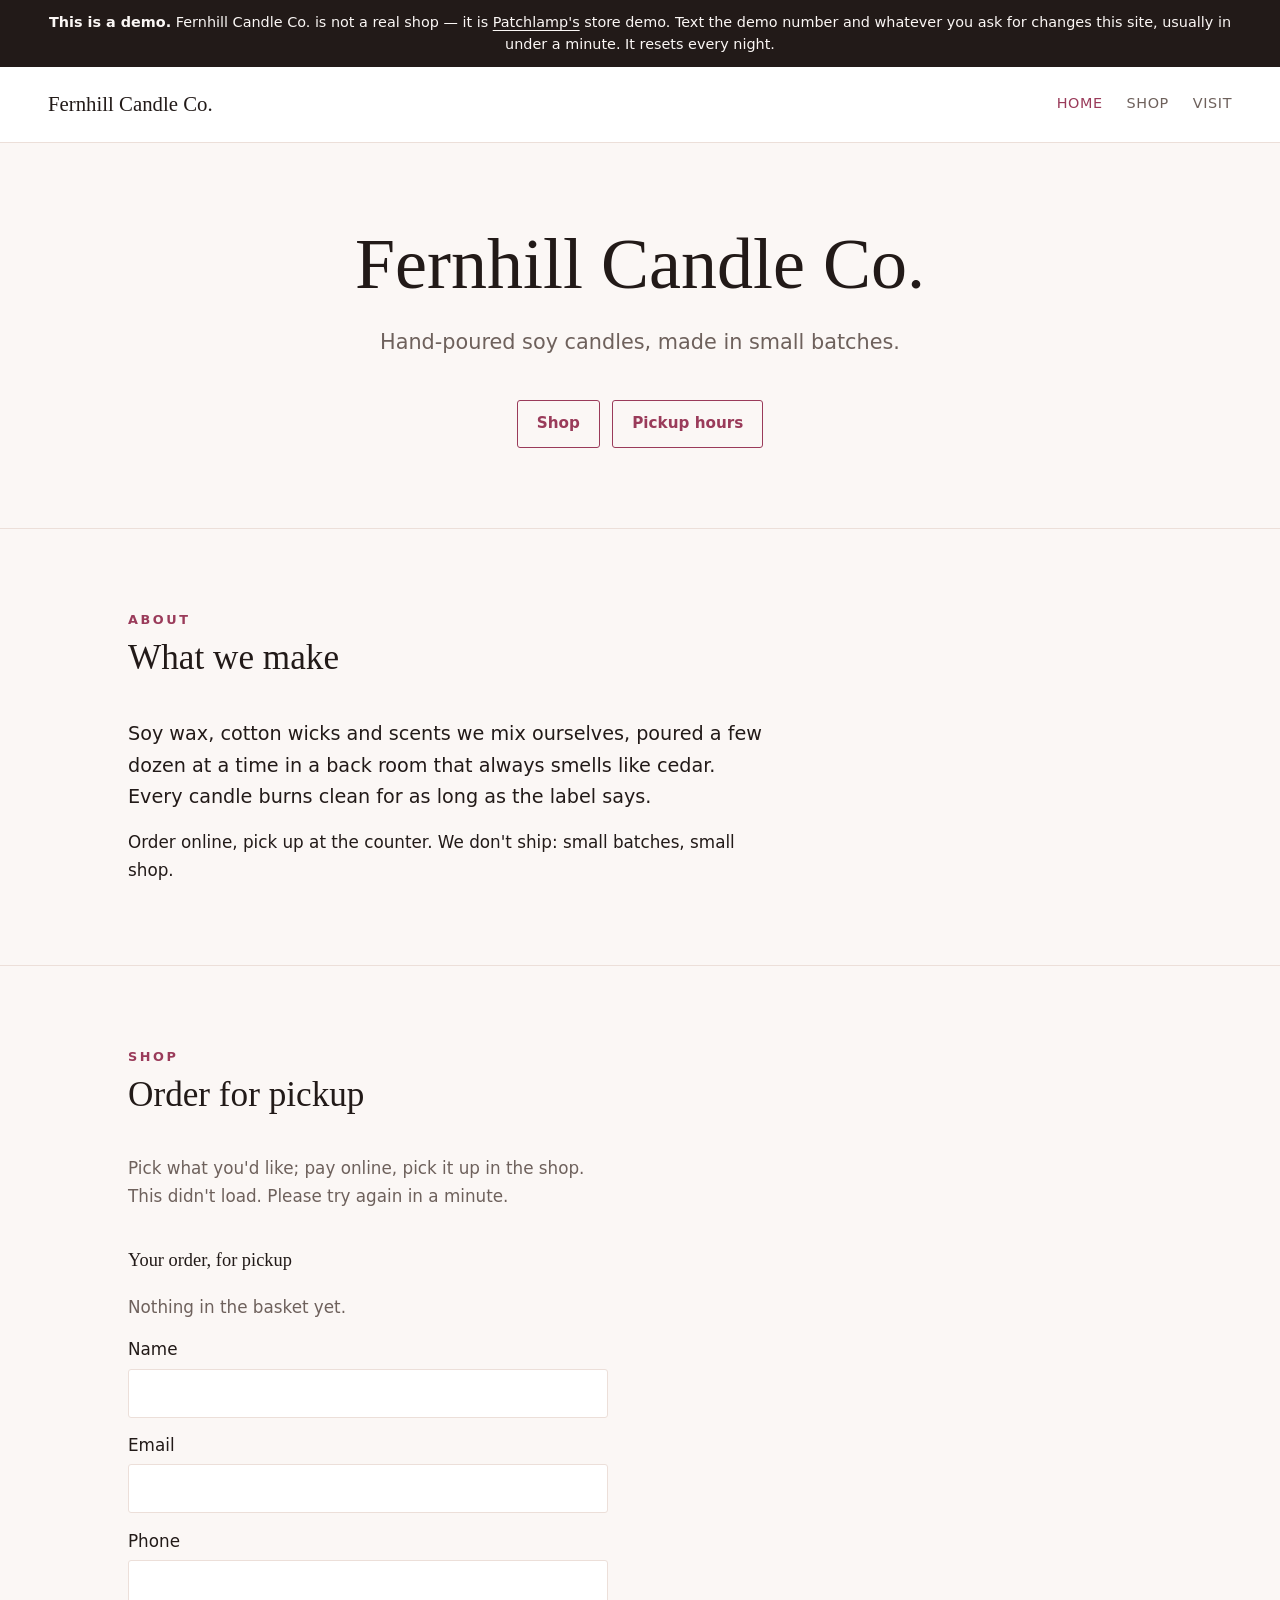
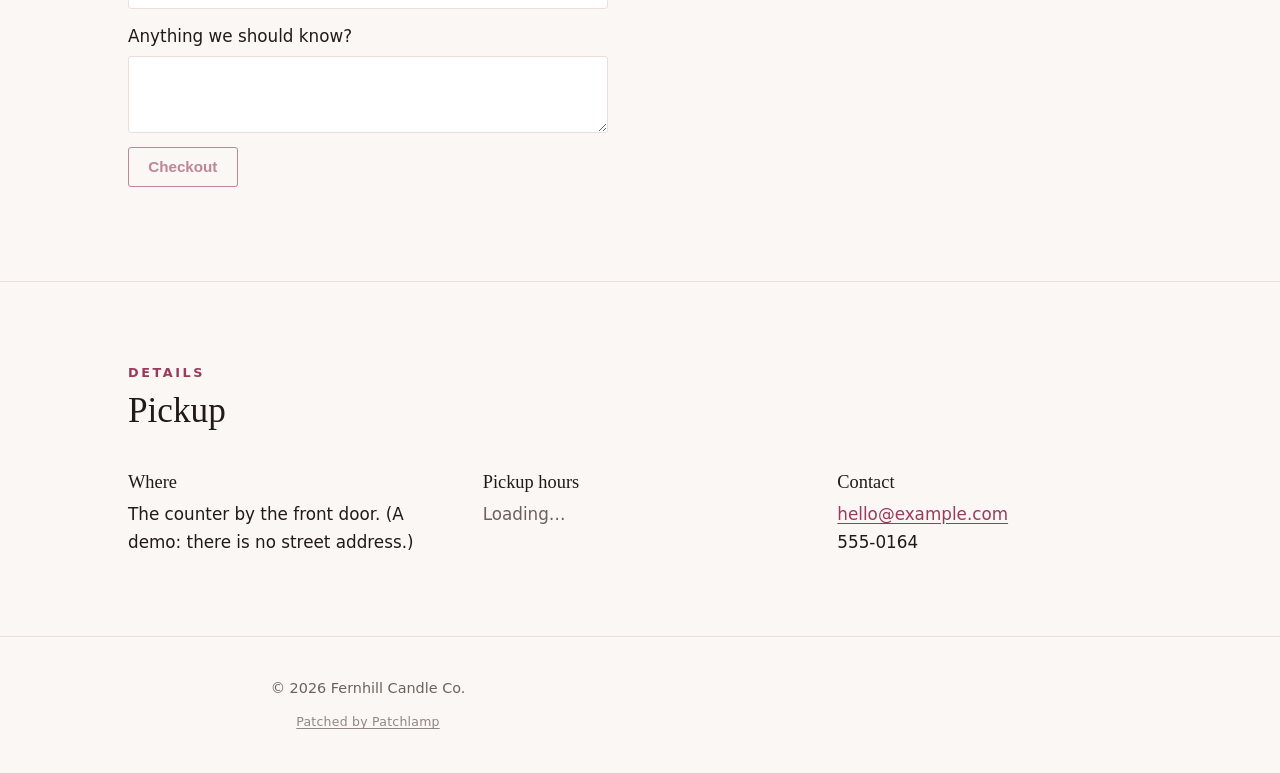
==== commit bdaaf309: "Nightly reset: back to the golden copy" ====
--- a/index.html
+++ b/index.html
@@ -6,13 +6,10 @@
   <title>Fernhill Candle Co. — Patchlamp's store demo</title>
   <meta name="description" content="Fernhill Candle Co. is Patchlamp's demo shop: a catalog with prices, a basket, pickup hours and orders on /admin, all changed by text. Not a real business.">
   <meta name="robots" content="noindex">
-  <!-- The pages are rendered from site.json by `site render` (lib/sitegen.py): change site.json, never this file. -->
   <link rel="stylesheet" href="css/style.css">
-  <link rel="stylesheet" href="css/look.css">
-  <script src="js/motion.js" defer></script>
-  <script src="js/catalog.js" defer></script>
 </head>
-<body class="page-home">
+<body>
+
   <p class="demo-bar">
     <strong>This is a demo.</strong> Fernhill Candle Co. is not a real shop — it is
     <a href="https://patchlamp.com/">Patchlamp's</a> store demo. Text the demo number and
@@ -22,85 +19,181 @@
   <header class="site-header">
     <a class="wordmark" href="index.html">Fernhill Candle Co.</a>
     <nav class="site-nav" aria-label="Site">
-      <a href="shop.html">Shop</a>
-      <a href="index.html#about">About</a>
-      <a href="index.html#details">Hours</a>
+      <a href="index.html" aria-current="page">Home</a>
+      <a href="#shop">Shop</a>
+      <a href="#details">Visit</a>
     </nav>
-    <a class="header-cta" href="shop.html"><span class="cta-full">Shop</span><span class="cta-short">Shop</span></a>
   </header>
 
-  <main id="top">
-    <section class="hero-block hero--split has-image" id="hero">
-      <figure class="hero-media">
-        <picture><source type="image/avif" srcset="images/hero-6755794-800.avif 800w, images/hero-6755794-1600.avif 1600w" sizes="100vw"><source type="image/webp" srcset="images/hero-6755794-800.webp 800w, images/hero-6755794-1600.webp 1600w" sizes="100vw"><img src="images/hero-6755794-1600.jpg" srcset="images/hero-6755794-800.jpg 800w, images/hero-6755794-1600.jpg 1600w" sizes="100vw" width="1600" height="900" alt="Person pouring wax into glass jars, creating handmade candles in a cozy workshop setting." loading="eager" fetchpriority="high" decoding="async"></picture><span class="img-label">Stock photo</span>
-      </figure>
-      <div class="hero-copy">
-        <h1 class="hero-heading">Hand-poured soy candles, made in small batches.</h1>
-        <div class="hero-actions">
-          <a class="btn btn-primary" href="shop.html">Shop</a>
-          <a class="btn btn-secondary" href="#details">Pickup hours</a>
-        </div>
-        <p class="hero-phone"><a href="tel:555-0164">555-0164</a></p>
+  <main>
+    <section class="hero">
+      <h1 class="hero-title">Fernhill Candle Co.</h1>
+      <p class="hero-tagline">Hand-poured soy candles, made in small batches.</p>
+      <div class="button-row">
+        <a class="button" href="#shop">Shop</a>
+        <a class="button" href="#details">Pickup hours</a>
       </div>
     </section>
-    <section class="section shop shop--list" id="shop">
-      <div class="section-inner">
-        <div class="section-head">
-          <h2>Order for pickup</h2>
-          <p class="lede">Pick what you'd like; pay online, pick it up in the shop.</p>
-        </div>
-        <!-- A few of the products from the database (products), read from /api/catalog by js/catalog.js: data-pick names
-             them (the site.json section's "pick"), else the first data-count on sale. Everything for sale, the basket and
-             the checkout are on shop.html. -->
-        <ul class="catalog-strip" data-catalog-strip data-count="4" data-pick="Cedar &amp; Smoke|Morning Orchard|Canyon Rain|Fernhill Signature">
-          <li class="muted">Loading…</li>
-        </ul>
-        <p class="catalog-more"><a class="btn btn-primary" href="shop.html">Shop</a></p>
+    <section class="section" id="about">
+      <div class="section-inner reveal">
+        <p class="kicker">About</p>
+        <h2>What we make</h2>
+        <p class="lede">Soy wax, cotton wicks and scents we mix ourselves, poured a few dozen at a time in a
+          back room that always smells like cedar. Every candle burns clean for as long as the label says.</p>
+        <p>Order online, pick up at the counter. We don't ship: small batches, small shop.</p>
       </div>
     </section>
-    <section class="section about about--split alt" id="about">
-      <div class="section-inner">
-        <div class="about-grid">
-          <div class="about-copy">
-            <div class="about-head">
-              <h2>What we make</h2>
-            </div>
-            <div class="about-body">
-              <p class="lede">Soy wax, cotton wicks and scents we mix ourselves, poured a few dozen at a time in a back room that always smells like cedar. Every candle burns clean for as long as the label says.</p>
-              <p class="">Order online, pick up at the counter. We don't ship: small batches, small shop.</p>
-            </div>
+    <section class="section" id="shop">
+      <div class="section-inner reveal">
+        <p class="kicker">Shop</p>
+        <h2>Order for pickup</h2>
+        <p class="muted">Pick what you'd like; pay online, pick it up in the shop.</p>
+        <!-- The items come from the database (products): add or change them on /admin/catalog, or by text. -->
+        <div class="shop" data-shop>
+          <p class="form-thanks" data-order="paid" hidden>Paid — thank you. We'll have it ready for pickup; the receipt is in your email.</p>
+          <p class="form-sorry" data-order="cancelled" hidden>Checkout was cancelled; nothing was charged. Your basket is below.</p>
+          <div data-products><p class="muted">Loading…</p></div>
+          <form class="site-form shop-checkout" data-checkout>
+            <h3>Your order, for pickup</h3>
+            <p class="muted" data-basket>Nothing in the basket yet.</p>
+            <label>Name <input name="name" required autocomplete="name"></label>
+            <label>Email <input name="email" type="email" autocomplete="email"></label>
+            <label>Phone <input name="phone" type="tel" autocomplete="tel"></label>
+            <label>Anything we should know? <textarea name="note" rows="2"></textarea></label>
+            <button class="button" type="submit" data-pay disabled>Checkout</button>
+            <p class="muted" data-pay-note></p>
+            <p class="form-sorry" data-error hidden></p>
+          </form>
+          <script>
+            (function () {
+              var root = document.querySelector("[data-shop]");
+              var box = root.querySelector("[data-products]"), form = root.querySelector("[data-checkout]");
+              var pay = root.querySelector("[data-pay]"), payNote = root.querySelector("[data-pay-note]");
+              var basketLine = root.querySelector("[data-basket]"), err = root.querySelector("[data-error]");
+              var order = (location.search.match(/[?&]order=(paid|cancelled)/) || [])[1];
+              if (order) root.querySelector('[data-order="' + order + '"]').hidden = false;
+              var basket = {}, products = {}, mode = "off";
+              var DAYS = ["Sunday", "Monday", "Tuesday", "Wednesday", "Thursday", "Friday", "Saturday"];
+              function money(c) { return "$" + (c / 100).toFixed(2); }
+              function el(tag, cls, text) { var e = document.createElement(tag); if (cls) e.className = cls; if (text != null) e.textContent = text; return e; }
+              function clock(t) { var p = t.split(":"), h = +p[0], m = p[1]; return (h % 12 || 12) + (m === "00" ? "" : ":" + m) + (h < 12 ? "am" : "pm"); }
+              function refresh() {
+                var lines = [], total = 0, n = 0;
+                Object.keys(basket).forEach(function (id) {
+                  var q = basket[id], p = products[id]; if (!q || !p) return;
+                  lines.push(q + " × " + p.name); total += q * p.price_cents; n += q;
+                  var c = box.querySelector('[data-qty="' + id + '"]'); if (c) c.textContent = q;
+                });
+                box.querySelectorAll("[data-qty]").forEach(function (c) { if (!basket[c.getAttribute("data-qty")]) c.textContent = "0"; });
+                basketLine.textContent = n ? lines.join(", ") + " — " + money(total) : "Nothing in the basket yet.";
+                pay.disabled = !n || mode === "off";
+              }
+              function step(id, d) { basket[id] = Math.max(0, Math.min(20, (basket[id] || 0) + d)); refresh(); }
+              function hoursBox(hours, open) {
+                var h = document.querySelector("[data-hours]"); if (!h) return;
+                h.textContent = "";
+                if (!hours.length) { h.appendChild(el("p", "muted", "Hours coming soon.")); return; }
+                h.appendChild(el("p", "open-now " + (open ? "is-open" : "is-closed"), open ? "Open now" : "Closed now"));
+                var ul = el("ul");
+                DAYS.forEach(function (name, i) {
+                  var today = hours.filter(function (x) { return +x.weekday === i; });
+                  ul.appendChild(el("li", null, name.slice(0, 3) + ": " + (today.length ? today.map(function (x) { return clock(x.opens) + "–" + clock(x.closes) + (x.note ? " (" + x.note + ")" : ""); }).join(", ") : "closed")));
+                });
+                h.appendChild(ul);
+              }
+              fetch("/api/catalog", { headers: { accept: "application/json" } })
+                .then(function (r) { if (!r.ok) throw new Error(r.status); return r.json(); })
+                .then(function (data) {
+                  mode = data.checkout; box.textContent = ""; hoursBox(data.hours, data.open_now);
+                  pay.textContent = mode === "live" ? "Pay and pick up" : mode === "test" ? "Pay (Stripe test mode — no real charge)" : "Checkout opens once Stripe is connected";
+                  payNote.textContent = mode === "live" ? "Payment is by Stripe Checkout." : mode === "test" ? "This is Stripe's test mode: use card 4242 4242 4242 4242, any future date, any code. Nothing is charged." : "Paying online isn't connected yet: fill a basket if you like, but nothing is charged and no order is taken until it is.";
+                  if (!data.products.length) { box.appendChild(el("p", "muted", "Nothing here yet.")); return; }
+                  var section = null, last = null;
+                  data.products.forEach(function (p) {
+                    products[p.id] = p;
+                    if (p.category !== last) { box.appendChild(el("h3", "shop-section", p.category || "")); section = el("ul", "shop-list"); box.appendChild(section); last = p.category; }
+                    var li = el("li", "shop-item" + (p.status === "sold out" ? " is-sold-out" : ""));
+                    var text = el("div", "shop-text");
+                    var head = el("p", "shop-name"); head.appendChild(el("span", null, p.name)); head.appendChild(el("span", "price", money(p.price_cents)));
+                    text.appendChild(head);
+                    if (p.description) text.appendChild(el("p", "muted", p.description));
+                    li.appendChild(text);
+                    if (p.status === "sold out") li.appendChild(el("span", "shop-out", "Sold out"));
+                    else {
+                      var ctl = el("span", "shop-qty");
+                      var minus = el("button", null, "−"); minus.type = "button"; minus.setAttribute("aria-label", "One fewer " + p.name); minus.onclick = function () { step(p.id, -1); };
+                      var plus = el("button", null, "+"); plus.type = "button"; plus.setAttribute("aria-label", "One more " + p.name); plus.onclick = function () { step(p.id, 1); };
+                      var n = el("span", null, "0"); n.setAttribute("data-qty", p.id); n.setAttribute("aria-live", "polite");
+                      ctl.appendChild(minus); ctl.appendChild(n); ctl.appendChild(plus); li.appendChild(ctl);
+                    }
+                    section.appendChild(li);
+                  });
+                  refresh();
+                })
+                .catch(function () { box.textContent = ""; box.appendChild(el("p", "muted", "This didn't load. Please try again in a minute.")); });
+              form.addEventListener("submit", function (e) {
+                e.preventDefault(); err.hidden = true;
+                var f = new FormData(form), items = Object.keys(basket).filter(function (id) { return basket[id]; }).map(function (id) { return { id: +id, qty: basket[id] }; });
+                if (!f.get("email") && !f.get("phone")) { err.textContent = "Leave an email or a phone so we can reach you."; err.hidden = false; return; }
+                pay.disabled = true;
+                fetch("/api/checkout", { method: "POST", headers: { "content-type": "application/json", accept: "application/json" },
+                  body: JSON.stringify({ items: items, name: f.get("name"), email: f.get("email"), phone: f.get("phone"), note: f.get("note") }) })
+                  .then(function (r) { return r.json(); })
+                  .then(function (d) { if (d.url) location.href = d.url; else { err.textContent = d.checkout === "off" ? "Paying online isn't switched on yet." : (d.error || "That didn't go through."); err.hidden = false; refresh(); } })
+                  .catch(function () { err.textContent = "That didn't go through. Please try again."; err.hidden = false; refresh(); });
+              });
+            })();
+          </script>
+          <style>
+            .shop-section { margin: var(--space-lg) 0 .5rem; }
+            .shop-list { list-style: none; max-width: var(--measure); }
+            .shop-item { display: flex; gap: 1rem; align-items: center; justify-content: space-between; padding: .7rem 0; border-bottom: 1px solid var(--bg-line); }
+            .shop-name { display: flex; gap: .75rem; justify-content: space-between; font-weight: 600; }
+            .shop-text { flex: 1 1 auto; }
+            .shop-text .muted { font-size: .95rem; margin-top: .15rem; }
+            .shop-qty { display: inline-flex; align-items: center; gap: .5rem; white-space: nowrap; }
+            .shop-qty button { font: inherit; width: 2.75rem; height: 2.75rem; border: 1px solid var(--bg-line); border-radius: 3px; background: var(--bg-raised); color: var(--ink); cursor: pointer; }
+            .shop-qty span { min-width: 1.5rem; text-align: center; }
+            .is-sold-out .shop-name { color: var(--ink-dim); }
+            .shop-out { color: var(--ink-dim); font-size: .9rem; white-space: nowrap; }
+            .shop-checkout { margin-top: var(--space-lg); }
+            .shop-checkout button[disabled] { opacity: .6; cursor: not-allowed; }
+            .open-now { font-weight: 600; }
+            .open-now.is-open { color: var(--accent); }
+          </style>
+        </div>
+      </div>
+    </section>
+    <section class="section" id="details">
+      <div class="section-inner reveal">
+        <p class="kicker">Details</p>
+        <h2>Pickup</h2>
+        <div class="details-grid">
+          <div>
+            <h3>Where</h3>
+            <p>The counter by the front door. (A demo: there is no street address.)</p>
+          </div>
+          <div>
+            <h3>Pickup hours</h3>
+            <div data-hours><p class="muted">Loading…</p></div>
+          </div>
+          <div>
+            <h3>Contact</h3>
+            <p><a href="mailto:hello@example.com">hello@example.com</a><br>555-0164</p>
           </div>
         </div>
       </div>
     </section>
-    <section class="section details details--table" id="details">
-      <div class="section-inner">
-        <div class="details-grid">
-          <div class="details-hours">
-            <h2>Pickup</h2>
-            <h3 class="details-label">Hours</h3>
-            <div class="hours-live" data-hours><p class="muted">Loading…</p></div>
-          </div>
-          <div class="details-side">
-            <h3 class="details-label">Where</h3>
-            <p>The counter by the front door. (A demo: there is no street address.)</p>
-            <h3 class="details-label">Contact</h3>
-            <ul class="contact-lines">
-              <li><a href="tel:555-0164">555-0164</a></li>
-              <li><a data-mail href="mailto:hello@example.com">hello@example.com</a></li>
-            </ul>
-          </div>
-        </div>
-      </div>
-    </section>
-
   </main>
 
   <footer class="site-footer">
-    <p class="copyright">&copy; 2026 Fernhill Candle Co. · <a href="/admin">Owner sign-in</a></p>
+    <!-- Keep this footer identical on every page. -->
+    <p class="copyright">&copy; 2026 Fernhill Candle Co.</p>
     <p class="patchlamp-badge"><a href="https://patchlamp.com/for/makers-and-retail?from=badge" rel="noopener">Patched by Patchlamp</a></p>
     <script src="https://patchlamp.com/s/site-chat.js" data-site="demo-store" crossorigin="anonymous" defer></script>
     <script src="https://patchlamp.com/hit.js" data-site="demo-store" crossorigin="anonymous" defer></script>
   </footer>
+
+  <script src="js/main.js"></script>
 </body>
 </html>
--- a/css/style.css
+++ b/css/style.css
@@ -1,881 +1,285 @@
 /* ==========================================================================
-   base.css: the stylesheet every rendered site shares (B255, plans/83).
-   Rendered as css/style.css. It has three readers:
-   1. every page of a rendered site, followed by css/look.css (a look's
-      tokens and its short list of rules) and css/custom.css when a site has one;
-   2. the Functions pages (/admin, estimates, invoices, signing, /book/manage),
-      which load this file and read the tokens marked "Functions" below, so
-      those names stay, whatever else changes;
-   3. the section variants in _sections/: their layouts live here, so any
-      look can wear any variant.
-   How the file works: components read tokens and never a literal colour or
-   font; a look changes tokens and owns a few rules; a dark or coloured ground
-   (.band, the dark heroes, the accent cards) re-sets --ink, --ink-dim and
-   --accent-text for what sits inside it, so the components need no dark copy.
-   Nothing is ever at opacity 0. Motion is opt-in: js/motion.js sets
-   html.motion only under prefers-reduced-motion: no-preference, and a reveal
-   starts from a visible state, so a still frame (a screenshot, a link
-   preview, the judge) always reads whole. templates/sites/DESIGN.md is the
-   standard this file serves.
+   Fernhill Candle Co. — the site's only stylesheet
+   Colors and fonts are the tokens in :root below. Change the look there,
+   not scattered through the file.
    ========================================================================== */
 
 :root {
-  /* --- Colour roles ------------------------------------------------------ */
-  --bg: #f7f8f8;              /* page ground */
-  --bg-raised: #ffffff;       /* cards, inputs (Functions) */
-  --bg-alt: #edf1f2;          /* the alternate section ground */
-  --bg-line: #d3dce0;         /* hairlines, input borders (Functions) */
-  --ink: #15212a;             /* body text (Functions) */
-  --ink-dim: #4f5f68;         /* secondary text, at least 4.5:1 on --bg (Functions) */
-  --accent: #1d6f8c;          /* fills: buttons, the checked slot, focus (Functions) */
-  --accent-strong: #155468;   /* hover on a fill */
-  --accent-dim: var(--accent-strong);  /* the B64 name for the hover colour */
-  --accent-ink: #ffffff;      /* text on --accent */
-  --accent-text: var(--accent);        /* the accent as small text on --bg; a look with a loud accent darkens it */
-  --link-hover: var(--accent-strong);
-  --focus: var(--accent);
-  --band: #10293a;            /* the one dark ground */
-  --band-ink: #f1f6f8;
-  --band-dim: #b4c7d0;
-  --band-accent: #86d0e6;
-  --hero-ground: var(--band); /* the hero's ground for split and typographic */
-  --hero-ink: var(--band-ink);
-  --hero-dim: var(--band-dim);
-  --hero-accent: var(--band-accent);
-  --hero-scrim: var(--band);  /* what a photo darkens to under text */
-  --proof-bg: var(--bg-alt);
-  --proof-ink: var(--ink);
-  --proof-mark: var(--accent);
-  --footer-bg: var(--ink);
-  --footer-ink: color-mix(in srgb, var(--bg) 82%, var(--ink));
-  --sorry-bg: #fbe9e7;
-  --sorry-ink: #7a1f12;
-  --photo-filter: none;       /* the look's grade, until img treat grades the files themselves */
-  --texture: none;            /* a band's texture: a background-image the look sets */
-
-  /* --- Type ------------------------------------------------------------- */
-  --font-display: Georgia, "Times New Roman", serif;                    /* Functions */
-  --font-text: system-ui, -apple-system, "Segoe UI", Helvetica, Arial, sans-serif;
-  --font-body: var(--font-text);       /* the B64 name; the Functions pages read it */
-  --font-kicker: var(--font-text);
-  --font-button: var(--font-text);
-  --display-weight: 400;      /* the hero heading */
-  --heading-weight: var(--display-weight);
-  --display-tracking: -0.02em;
-  --display-leading: 1.02;
-  --display-case: none;
-  --kicker-case: uppercase;
-  --kicker-tracking: 0.14em;
-  --kicker-weight: 600;
-  --kicker-size: var(--step--2);
-  --button-weight: 650;
-  --button-case: none;
-  --button-tracking: 0;
-  --text-size: 1.0625rem;
-  --text-leading: 1.65;
-  /* The scale. Every font-size in this file and in a look is one of these, so
-     the design gate can check sizes against it. --step-0 is body text. */
-  --step--2: 0.8125rem;
-  --step--1: clamp(0.84rem, 0.82rem + 0.1vw, 0.9rem);
-  --step-0: var(--text-size);
-  --step-1: clamp(1.2rem, 1.1rem + 0.45vw, 1.45rem);
-  --step-2: clamp(1.45rem, 1.25rem + 0.9vw, 1.95rem);
-  --step-3: clamp(2rem, 1.5rem + 2.2vw, 3.25rem);
-  --step-4: clamp(2.4rem, 1.7rem + 3.2vw, 4.25rem);
-  --step-5: clamp(2.75rem, 1.6rem + 5vw, 6rem);       /* the hero: 44px on a phone, 96px wide */
-  --step-6: clamp(3.25rem, 1.4rem + 8vw, 8.5rem);     /* the typographic hero, which has no photo to carry it */
-  --measure: 34em;            /* Functions */
-
-  /* --- Space ------------------------------------------------------------ */
-  --space: 1rem;              /* Functions */
-  --space-half: 0.5rem;
-  --space-2: 2rem;
-  --space-3: 3rem;
-  --space-4: 4.5rem;
-  --space-5: clamp(4rem, 3rem + 5vw, 8rem);
-  --space-lg: 2.5rem;         /* the B64 name; the Functions pages read it */
-  --space-xl: var(--space-5);
-  --section-pad: var(--space-5);
-  --page-pad: clamp(1rem, 4vw, 3rem);   /* Functions */
-  --content: 74rem;
-  --wide: var(--content);
-
-  /* --- Shape, depth ----------------------------------------------------- */
-  --radius: 6px;              /* inputs, tiles */
-  --radius-card: 10px;
-  --radius-btn: 6px;
-  --radius-media: 6px;
-  --rule-strong: 1px solid var(--ink);
-  --shadow-1: 0 1px 2px rgb(15 30 40 / 0.06), 0 2px 8px rgb(15 30 40 / 0.05);
-  --shadow-2: 0 2px 6px rgb(15 30 40 / 0.06), 0 18px 40px -12px rgb(15 30 40 / 0.22);
-  --shadow: var(--shadow-2);  /* the B64 name */
-
-  /* --- Motion (read only under html.motion and no-preference) ----------- */
-  --dur-1: 160ms;             /* hover, press */
-  --dur-2: 420ms;             /* a state change */
-  --dur-3: 900ms;             /* a reveal */
-  --dur-moment: 1600ms;       /* a look's one hero moment */
-  --ease: cubic-bezier(0.2, 0.7, 0.2, 1);
-  --ease-in-out: cubic-bezier(0.65, 0, 0.35, 1);
-  --lift: -3px;
-  --reveal-from: 0.55;        /* never 0: a still frame must read whole */
-  --reveal-shift: 10px;
-  --reveal-stagger: 70ms;
-}
-
-/* --- Base ------------------------------------------------------------------ */
-*, *::before, *::after { box-sizing: border-box; }
-* { margin: 0; padding: 0; }
-html { -webkit-text-size-adjust: 100%; text-size-adjust: 100%; scroll-padding-top: 5.5rem; }
+  /* Color — warm ground, dark ink, one berry accent */
+  --bg: #fbf7f5;
+  --bg-raised: #ffffff;
+  --bg-line: #ecdfd9;
+  --ink: #221a18;
+  --ink-dim: #6e615c;
+  --accent: #9a3b5a;       /* links, highlights, buttons */
+  --accent-dim: #782c45;   /* hover */
+
+  /* Type — system fonts, so nothing loads from a third party */
+  --font-display: Georgia, "Times New Roman", serif;
+  --font-body: system-ui, -apple-system, "Segoe UI", Roboto, Helvetica, Arial, sans-serif;
+
+  /* Rhythm */
+  --space: 1rem;
+  --space-lg: 2.5rem;
+  --space-xl: 5rem;
+  --measure: 40rem;
+  --page-pad: clamp(1.25rem, 5vw, 3rem);
+}
+
+/* --------------------------------------------------------------------------
+   Base
+   -------------------------------------------------------------------------- */
+
+* { box-sizing: border-box; margin: 0; padding: 0; }
+
+html { scroll-behavior: smooth; }
+
 body {
-  background: var(--bg); color: var(--ink);
-  font-family: var(--font-text); font-size: var(--step-0); line-height: var(--text-leading);
-  -webkit-font-smoothing: antialiased; text-rendering: optimizeLegibility; font-kerning: normal;
-  font-synthesis: weight;   /* never a browser-slanted italic or scaled small caps: a look that wants one ships the face */
-  overflow-x: clip;
-}
-img, svg, video { display: block; max-width: 100%; height: auto; }
-picture { display: contents; }
-h1, h2, h3, h4 {
-  font-family: var(--font-display); font-weight: var(--heading-weight);
-  letter-spacing: var(--display-tracking); line-height: 1.1; text-transform: var(--display-case);
-  text-wrap: balance;
-}
-h1, h2 { font-size: var(--step-4); line-height: var(--display-leading); }
-h3 { font-size: var(--step-1); line-height: 1.2; letter-spacing: -0.005em; }
-p { max-width: var(--measure); text-wrap: pretty; }
-a { color: var(--accent-text); text-underline-offset: 0.2em; text-decoration-thickness: 1px; }
-a:hover { color: var(--link-hover); text-decoration-thickness: 2px; }
+  background: var(--bg);
+  color: var(--ink);
+  font-family: var(--font-body);
+  font-size: 1.05rem;
+  line-height: 1.65;
+  -webkit-font-smoothing: antialiased;
+}
+
+h1, h2, h3 {
+  font-family: var(--font-display);
+  font-weight: 400;
+  line-height: 1.15;
+}
+
+h2 { font-size: clamp(1.6rem, 4vw, 2.2rem); margin-bottom: var(--space-lg); }
+h3 { font-size: 1.15rem; margin-bottom: 0.5rem; }
+
+p { max-width: var(--measure); }
+p + p { margin-top: var(--space); }
+
+a { color: var(--accent); text-underline-offset: 3px; }
+a:hover { color: var(--accent-dim); }
+
+img, svg { max-width: 100%; display: block; }
+
+.visually-hidden {
+  position: absolute; width: 1px; height: 1px;
+  overflow: hidden; clip: rect(0 0 0 0); white-space: nowrap;
+}
+
+/* --------------------------------------------------------------------------
+   Header / nav
+   -------------------------------------------------------------------------- */
+
+.site-header {
+  display: flex;
+  align-items: center;
+  justify-content: space-between;
+  flex-wrap: wrap;
+  gap: var(--space);
+  padding: 1.25rem var(--page-pad);
+  border-bottom: 1px solid var(--bg-line);
+  background: var(--bg-raised);
+}
+
+.wordmark {
+  font-family: var(--font-display);
+  font-size: 1.3rem;
+  text-decoration: none;
+  color: var(--ink);
+  white-space: nowrap;
+}
+
+.site-nav { display: flex; flex-wrap: wrap; gap: 0.25rem 1.5rem; }
+
+.site-nav a {
+  font-size: 0.9rem;
+  letter-spacing: 0.04em;
+  text-transform: uppercase;
+  text-decoration: none;
+  color: var(--ink-dim);
+}
+
+.site-nav a:hover { color: var(--ink); }
+.site-nav a[aria-current="page"] { color: var(--accent); }
+
+/* --------------------------------------------------------------------------
+   Hero
+   -------------------------------------------------------------------------- */
+
+.hero {
+  padding: var(--space-xl) var(--page-pad);
+  text-align: center;
+  border-bottom: 1px solid var(--bg-line);
+}
+
+.hero-title { font-size: clamp(2.4rem, 8vw, 4.5rem); }
+
+.hero-tagline {
+  margin: 1.25rem auto 0;
+  font-size: clamp(1.05rem, 2.2vw, 1.3rem);
+  color: var(--ink-dim);
+}
+
+.page-hero { padding: var(--space-lg) var(--page-pad); }
+.page-hero .hero-title { font-size: clamp(1.8rem, 6vw, 3rem); }
+
+/* --------------------------------------------------------------------------
+   Sections
+   -------------------------------------------------------------------------- */
+
+.section {
+  padding: var(--space-xl) var(--page-pad);
+  border-bottom: 1px solid var(--bg-line);
+}
+
+.section-inner { max-width: 64rem; margin: 0 auto; }
+
+.kicker {
+  font-size: 0.8rem;
+  font-weight: 600;
+  letter-spacing: 0.2em;
+  text-transform: uppercase;
+  color: var(--accent);
+  margin-bottom: 0.5rem;
+}
+
+.lede { font-size: 1.2rem; }
 .muted { color: var(--ink-dim); }
-.visually-hidden { position: absolute; width: 1px; height: 1px; overflow: hidden; clip-path: inset(50%); white-space: nowrap; }
-:focus-visible { outline: 3px solid var(--focus); outline-offset: 3px; border-radius: 2px; }
-::selection { background: var(--accent); color: var(--accent-ink); }
-
-/* Grounds that change the ink: everything inside reads these instead, the surfaces (--bg, --bg-raised,
-   --bg-alt) as well as the text, so a form card, a tile or an input inside a band is a lifted tone of the
-   band with light text, never a light card with light text. */
-.band, .hero--full-dark {
-  background-color: var(--band); background-image: var(--texture); color: var(--band-ink);
-  --ink: var(--band-ink); --ink-dim: var(--band-dim); --accent-text: var(--band-accent);
-  --link-hover: var(--band-ink); --focus: var(--band-accent);
-  --bg: color-mix(in srgb, var(--band-ink) 6%, var(--band));
-  --bg-alt: var(--bg);
-  --bg-raised: color-mix(in srgb, var(--band-ink) 11%, var(--band));
-  --bg-line: color-mix(in srgb, var(--band-ink) 24%, transparent);
-  --rule-strong: 1px solid color-mix(in srgb, var(--band-ink) 45%, transparent);
-}
-.hero--split, .hero--typographic {
-  background-color: var(--hero-ground); color: var(--hero-ink);
-  --ink: var(--hero-ink); --ink-dim: var(--hero-dim); --accent-text: var(--hero-accent);
-  --link-hover: var(--hero-ink); --focus: var(--hero-accent);
-  --bg: color-mix(in srgb, var(--hero-ink) 6%, var(--hero-ground));
-  --bg-alt: var(--bg);
-  --bg-raised: color-mix(in srgb, var(--hero-ink) 11%, var(--hero-ground));
-  --bg-line: color-mix(in srgb, var(--hero-ink) 24%, transparent);
-}
-.contact-card, .cta--band, .donate--band {
-  background: var(--accent); color: var(--accent-ink);
-  /* 90% and a 10% lift: at 82% and 14% the dim text failed AA on its own raised tile in three looks (B256) */
-  --ink: var(--accent-ink); --ink-dim: color-mix(in srgb, var(--accent-ink) 90%, var(--accent));
-  --accent-text: var(--accent-ink); --link-hover: var(--accent-ink); --focus: var(--accent-ink);
-  --bg: color-mix(in srgb, var(--accent-ink) 8%, var(--accent));
-  --bg-alt: var(--bg);
-  --bg-raised: color-mix(in srgb, var(--accent-ink) 10%, var(--accent));
-  --bg-line: color-mix(in srgb, var(--accent-ink) 30%, transparent);
-}
-
-/* --- The demo and preview bar ------------------------------------------- */
-.demo-bar {
-  max-width: none; margin: 0; padding: 0.45rem var(--page-pad);
-  background: var(--ink); color: var(--bg); font-size: var(--step--2); line-height: 1.45; text-align: center;
-}
-.demo-bar a { color: inherit; display: inline-block; padding-block: 0.3rem; }
-
-/* --- Header: the name, the sections, the one way to reach them ------------ */
-.site-header {
-  position: sticky; top: 0; z-index: 20;
-  display: flex; align-items: center; gap: var(--space) var(--space-2);
-  padding: 0.6rem var(--page-pad);
-  background: color-mix(in srgb, var(--bg) 93%, transparent); color: var(--ink);
-  -webkit-backdrop-filter: saturate(1.4) blur(10px); backdrop-filter: saturate(1.4) blur(10px);
-  border-bottom: 1px solid color-mix(in srgb, var(--bg-line) 70%, transparent);
-}
-.wordmark {
-  display: inline-flex; align-items: center; gap: 0.45rem; margin-right: auto; min-height: 44px; min-width: 0;
-  font-family: var(--font-display); font-size: var(--step-1); font-weight: var(--heading-weight);
-  letter-spacing: -0.01em; line-height: 1.05; text-transform: var(--display-case);
-  color: inherit; text-decoration: none;
-}
-.wordmark:hover { color: inherit; text-decoration: none; }
-.wordmark-sub { color: var(--accent-text); }
-.site-nav { display: flex; gap: 0.25rem 1.5rem; }
-.site-nav a {
-  display: inline-flex; align-items: center; min-height: 44px;
-  color: inherit; text-decoration: none; font-size: var(--step--1); font-weight: 600;
-}
-.site-nav a:hover, .site-nav a[aria-current="page"] { color: var(--accent-text); }
-.header-cta {
-  display: inline-flex; align-items: center; flex: none; min-height: 44px; padding: 0.5rem 1.1rem;
-  background: var(--accent); color: var(--accent-ink); border-radius: var(--radius-btn);
-  font-family: var(--font-button); font-size: var(--step--1); font-weight: var(--button-weight);
-  letter-spacing: var(--button-tracking); text-transform: var(--button-case); text-decoration: none; white-space: nowrap;
-}
-.header-cta:hover { background: var(--accent-strong); color: var(--accent-ink); text-decoration: none; }
-.header-cta .cta-short { display: none; }
-@media (max-width: 56em) { .site-nav { display: none; } }   /* one scroll on a phone; the call button stays */
-@media (max-width: 30em) {
-  .site-header { gap: var(--space); }
-  .header-cta .cta-full { display: none; }
-  .header-cta .cta-short { display: inline; }
-}
-
-/* --- Buttons (.button: the B64 class the pasted collection blocks use) ---- */
-.btn, .button {
-  display: inline-flex; align-items: center; justify-content: center; gap: 0.5rem;
-  min-height: 3.25rem; padding: 0.7rem 1.5rem;
-  font-family: var(--font-button); font-size: var(--step-0); font-weight: var(--button-weight); line-height: 1.15;
-  letter-spacing: var(--button-tracking); text-transform: var(--button-case); text-align: center; text-decoration: none;
-  cursor: pointer; border: 2px solid transparent; border-radius: var(--radius-btn);
-}
-.btn-primary, .button { background: var(--accent); color: var(--accent-ink); }
-.btn-primary:hover, .button:hover { background: var(--accent-strong); color: var(--accent-ink); text-decoration: none; }
-.btn-secondary { background: transparent; color: inherit; border-color: color-mix(in srgb, currentColor 55%, transparent); }
-.btn-secondary:hover { color: inherit; border-color: currentColor; background: color-mix(in srgb, currentColor 8%, transparent); text-decoration: none; }
-.action-row { display: flex; flex-wrap: wrap; align-items: center; gap: 0.75rem; }
-@media (max-width: 30em) { .btn, .button { padding-inline: 1.15rem; } }
-
-/* --- Pictures and their labels (a stock or AI picture says so) ----------- */
-figure { position: relative; margin: 0; }
-figure img { filter: var(--photo-filter); }
-.img-label {
-  position: absolute; top: 0.6rem; right: 0.6rem; z-index: 2; max-width: calc(100% - 1.2rem);
-  padding: 0.2rem 0.55rem; border-radius: 3px; background: rgb(0 0 0 / 0.64); color: #fff;
-  font: 500 var(--step--2)/1.35 var(--font-text); letter-spacing: 0.01em; text-transform: none; pointer-events: none;
-}
-
-/* --- Hero: shared parts ------------------------------------------------- */
-.hero-block { position: relative; isolation: isolate; }
-.hero-media { position: relative; margin: 0; overflow: hidden; background-color: var(--band); }
-.hero-media img { width: 100%; height: 100%; object-fit: cover; }
-.hero-field { background-image: var(--texture); }   /* the colour field a hero shows when there is no photo */
-.hero-copy { position: relative; z-index: 1; }
-.hero-kicker {
-  font: var(--kicker-weight) var(--kicker-size)/1.3 var(--font-kicker);
-  text-transform: var(--kicker-case); letter-spacing: var(--kicker-tracking);
-  color: var(--accent-text); margin-bottom: var(--space);
-}
-.hero-heading {
-  font-size: var(--step-5); line-height: var(--display-leading); font-weight: var(--display-weight);
-  max-width: 13ch; margin-bottom: var(--space);
-}
-.hero-heading em { font-style: normal; color: var(--accent-text); }
-.hero-sub { font-size: var(--step-1); line-height: 1.45; max-width: 30em; color: var(--ink-dim); }
-.hero-actions { display: flex; flex-wrap: wrap; gap: 0.75rem; margin-top: var(--space-2); }
-.hero-actions:empty { display: none; }
-.hero-note { margin-top: var(--space); font-size: var(--step--1); font-weight: 600; color: var(--ink-dim); }
-.hero-phone { margin-top: var(--space); }   /* a step under the buttons, so the number reads as its own way in */
-.hero-phone a {
-  display: inline-block; padding-block: 0.3rem; color: inherit; text-decoration: none;
-  font: var(--heading-weight) var(--step-2)/1.1 var(--font-display); letter-spacing: var(--display-tracking);
-}
-
-/* hero--band-card: a photo band, the words on a card over its lower edge */
-.hero--band-card { background: var(--bg); color: var(--ink); padding-bottom: var(--space-3); }
-.hero--band-card .hero-media { height: clamp(12rem, 44vw, 34rem); }
-.hero--band-card .hero-copy {
-  margin: calc(-1 * clamp(3rem, 9vw, 11rem)) var(--page-pad) 0; max-width: 46rem;
-  padding: clamp(1.5rem, 4vw, 3.5rem);
-  background: var(--bg-raised); border-radius: var(--radius-card); box-shadow: var(--shadow-2);
-}
-@media (min-width: 60em) {
-  /* wide, the photo runs the hero's full height and the card sits on its lower left, overhanging its foot, so the
-     band beside the card is picture rather than an empty strip of page (the B257 judge, ten previews, and B256's
-     Apron Strings: "the right half beside the hero card is empty") */
-  .hero--band-card { display: grid; padding-bottom: var(--space-4); }
-  .hero--band-card > .hero-media, .hero--band-card > .hero-copy { grid-area: 1 / 1; }
-  .hero--band-card .hero-media { height: clamp(24rem, 38vw, 32rem); }
-  .hero--band-card .hero-copy { align-self: end; width: calc(100% - 2 * var(--page-pad));
-    margin: 0 0 calc(-1 * var(--space-3)) max(var(--page-pad), calc((100vw - var(--content)) / 2)); }
-  /* the card is a frame of its own: its heading a step under the full-bleed heroes', so the action stays on the
-     first desktop screen */
-  .hero--band-card .hero-heading { font-size: var(--step-4); max-width: 16ch; }
-}
-
-/* hero--split: the words on the hero ground, the photo beside them (under them on a phone) */
-.hero--split { display: grid; }
-.hero--split .hero-media { order: 2; height: clamp(14rem, 60vw, 24rem); }
-.hero--split .hero-copy { padding: var(--space-3) var(--page-pad); }
-.hero--split .hero-field { display: none; }
-@media (min-width: 56em) {
-  .hero--split.has-image { grid-template-columns: minmax(0, 1.05fr) minmax(0, 1fr); min-height: min(86svh, 44rem); }
-  .hero--split .hero-media { height: auto; }
-  .hero--split .hero-copy {
-    align-self: center; width: 100%; max-width: calc(var(--content) + 2 * var(--page-pad)); margin-inline: auto;
-    padding: var(--space-4) var(--page-pad);
+
+.about-grid {
+  display: grid;
+  gap: var(--space-lg);
+  align-items: center;
+}
+@media (min-width: 720px) {
+  .about-grid { grid-template-columns: 1fr 1.2fr; }
+}
+
+.about-photo img {
+  width: 100%;
+  aspect-ratio: 1 / 1;
+  object-fit: cover;
+  border-radius: 4px;
+}
+
+.button-row { display: flex; flex-wrap: wrap; gap: 0.75rem; margin-top: var(--space-lg); }
+
+.button {
+  display: inline-block;
+  padding: 0.65rem 1.2rem;
+  border: 1px solid var(--accent);
+  border-radius: 3px;
+  text-decoration: none;
+  color: var(--accent);
+  font-weight: 600;
+  font-size: 0.95rem;
+}
+.button:hover { background: var(--accent); color: var(--bg-raised); }
+
+/* Details: address / hours / contact cards */
+.details-grid {
+  display: grid;
+  gap: var(--space-lg);
+}
+@media (min-width: 720px) {
+  .details-grid { grid-template-columns: repeat(3, 1fr); }
+}
+.details-grid address { font-style: normal; }
+.details-grid ul { list-style: none; }
+
+/* Photo gallery */
+.photo-grid {
+  list-style: none;
+  display: grid;
+  gap: var(--space);
+  grid-template-columns: repeat(auto-fill, minmax(14rem, 1fr));
+}
+.photo-grid img {
+  width: 100%;
+  aspect-ratio: 1 / 1;
+  object-fit: cover;
+  border-radius: 4px;
+}
+
+/* --------------------------------------------------------------------------
+   Footer
+   -------------------------------------------------------------------------- */
+
+.site-footer {
+  padding: var(--space-lg) var(--page-pad);
+  text-align: center;
+  color: var(--ink-dim);
+  font-size: 0.9rem;
+}
+
+.footer-links {
+  list-style: none;
+  display: flex;
+  flex-wrap: wrap;
+  justify-content: center;
+  gap: 0.5rem 1.5rem;
+  margin-bottom: var(--space);
+}
+
+/* --------------------------------------------------------------------------
+   Motion — only when JS has run and the visitor allows motion.
+   With JS off (or reduced motion on) nothing is ever hidden.
+   -------------------------------------------------------------------------- */
+
+.js-motion .reveal {
+  opacity: 0;
+  transform: translateY(12px);
+  transition: opacity 0.6s ease, transform 0.6s ease;
+}
+.js-motion .reveal.is-visible { opacity: 1; transform: none; }
+
+/* --------------------------------------------------------------------------
+   Components every kind of site shares (templates/sites/*: only :root
+   differs between them). Forms post to patchlamp.com or, with a database,
+   to the site's own /api/*; cards are a list of short blocks (services,
+   work, events, products).
+   -------------------------------------------------------------------------- */
+
+.site-form { display: grid; gap: .9rem; max-width: 30rem; }
+.site-form label { display: grid; gap: .3rem; }
+.site-form input, .site-form textarea, .site-form select { font: inherit; padding: .6rem .75rem; border: 1px solid var(--bg-line); border-radius: 3px; background: var(--bg-raised); color: var(--ink); }
+.site-form .button { justify-self: start; background: transparent; cursor: pointer; }
+.form-thanks, .form-sorry { font-weight: 600; }
+
+.card-list { list-style: none; display: grid; gap: var(--space); margin-top: var(--space); }
+@media (min-width: 40rem) { .card-list { grid-template-columns: repeat(2, 1fr); } }
+@media (min-width: 60rem) { .card-list.three { grid-template-columns: repeat(3, 1fr); } }
+.card-list li { padding: var(--space); border: 1px solid var(--bg-line); border-radius: 3px; background: var(--bg-raised); }
+.card-list h3 { margin-bottom: .35rem; }
+.card-list svg { display: block; width: 100%; height: auto; border-radius: 3px; margin-bottom: .75rem; }
+.card-meta { color: var(--ink-dim); font-size: .95rem; }
+.price { font-family: var(--font-display); color: var(--accent); white-space: nowrap; }
+
+.hero .button-row { justify-content: center; }
+.photo-grid svg { display: block; width: 100%; height: auto; border-radius: 3px; }
+
+/* A demo site says so on every page (Patchlamp's demos; a client's own site
+   never has this bar). */
+.demo-bar { margin: 0; max-width: none; padding: .75rem var(--page-pad); background: var(--ink); color: var(--bg); font-size: .9rem; line-height: 1.5; text-align: center; }
+.demo-bar a { color: var(--bg); text-decoration: underline; }
+
+/* Phone tap targets: the nav, the demo bar and the footer are short links,
+   and a thumb needs more than the text's own height (shot check flags
+   anything under 24px). Padding only — nothing moves on desktop. */
+@media (max-width: 40rem) {
+  .site-nav a,
+  .site-footer a,
+  .details-grid a,
+  .demo-bar a {
+    display: inline-block;
+    padding: 0.45rem 0.35rem;
   }
-  .hero--split.has-image .hero-copy { padding-right: var(--space-3); padding-left: max(var(--page-pad), calc((100vw - var(--content)) / 2)); }
-}
-
-/* hero--full-dark: the photo full bleed, the words low on a scrim of the band colour */
-.hero--full-dark { display: grid; min-height: 30rem; }
-@media (min-width: 48em) { .hero--full-dark { min-height: min(92svh, 56rem); } }
-.hero--full-dark > .hero-media, .hero--full-dark > .hero-copy { grid-area: 1 / 1; }
-/* The scrim is what makes words over any photo readable: behind the heading it is at least about 70% of the
-   band colour, which keeps white text above 4.5:1 even over white sky (the design gate samples it). On a phone
-   the words fill the hero, so the scrim is one wash: light at the top so the scene shows, about 70% from the
-   kicker down through the H1 (5.6:1 on the Juniper pool, 6.1:1 on clear-water's sky, 2026-10-23), and 85% at the
-   foot; at 48-95% it read as a dark colour field (the judge, wick-7). Wider, it darkens the left and the bottom. */
-.hero--full-dark .hero-media::after {
-  content: ""; position: absolute; inset: 0;
-  background: linear-gradient(180deg, color-mix(in srgb, var(--hero-scrim) 25%, transparent) 0%,
-    color-mix(in srgb, var(--hero-scrim) 70%, transparent) 25%,
-    color-mix(in srgb, var(--hero-scrim) 72%, transparent) 60%,
-    color-mix(in srgb, var(--hero-scrim) 85%, transparent) 100%);
-}
-@media (min-width: 48em) {
-  .hero--full-dark .hero-media::after {
-    background:
-      linear-gradient(180deg, transparent 12%, color-mix(in srgb, var(--hero-scrim) 45%, transparent) 45%, color-mix(in srgb, var(--hero-scrim) 94%, transparent) 100%),
-      linear-gradient(90deg, color-mix(in srgb, var(--hero-scrim) 82%, transparent), color-mix(in srgb, var(--hero-scrim) 62%, transparent) 42%, transparent 74%);
-  }
-}
-.hero--full-dark .hero-copy {
-  align-self: end; width: 100%; max-width: calc(var(--content) + 2 * var(--page-pad)); margin-inline: auto;
-  padding: clamp(5rem, 14vw, 8rem) var(--page-pad) clamp(2rem, 6vw, 5.5rem);
-}
-.hero--full-dark .hero-field::after { content: none; }   /* no photo: the field is the ground, no scrim */
-.hero--full-dark .hero-sub { color: color-mix(in srgb, var(--band-ink) 92%, transparent); }
-.hero--full-dark .hero-media .img-label { top: 0.8rem; right: var(--page-pad); }
-
-/* hero--typographic: no photo; the heading at the largest step on a colour field */
-.hero--typographic { background-image: var(--texture); }
-.hero--typographic .hero-copy {
-  display: grid; gap: var(--space-2); max-width: calc(var(--content) + 2 * var(--page-pad)); margin-inline: auto;
-  padding: clamp(3.5rem, 10vw, 9rem) var(--page-pad) clamp(3rem, 7vw, 6rem);
-}
-.hero--typographic .hero-kicker { margin: 0; }
-.hero--typographic .hero-heading { font-size: var(--step-6); max-width: 14ch; margin: 0; }
-.hero--typographic .hero-aside .hero-actions { margin-top: var(--space); }
-.hero--typographic .hero-note { margin: 0; padding-top: var(--space); border-top: 1px solid color-mix(in srgb, currentColor 30%, transparent); }
-/* Wide, the line and the buttons sit under the heading on its left edge (the eye goes down, not across to a lower
-   corner: the B257 judge, ten previews), and the hours note and the phone take the right column beside them. */
-@media (min-width: 60em) {
-  .hero--typographic .hero-copy { grid-template-columns: minmax(0, 7fr) minmax(0, 5fr); column-gap: var(--space-4); }
-  .hero--typographic .hero-kicker, .hero--typographic .hero-heading { grid-column: 1 / -1; }
-  .hero--typographic .hero-aside { grid-column: 1; grid-row: 3 / span 2; }
-  .hero--typographic .hero-note, .hero--typographic .hero-phone { grid-column: 2; grid-row: 3; align-self: end; }
-  .hero--typographic .hero-note + .hero-phone { grid-row: 4; align-self: start; }
-}
-
-/* --- Proof: the line under the hero (rating, area, hours) ---------------- */
-.proof-list { list-style: none; }
-.proof-list li { display: flex; align-items: center; gap: 0.6rem; min-height: 2rem; }
-.proof-list a { color: inherit; display: inline-block; padding-block: 0.35rem; }
-/* proof--strip: a band of its own colour */
-.proof--strip { background: var(--proof-bg); color: var(--proof-ink); }
-.proof--strip .proof-list {
-  max-width: calc(var(--content) + 2 * var(--page-pad)); margin: 0 auto; padding: 1rem var(--page-pad);
-  display: grid; grid-template-columns: repeat(auto-fit, minmax(min(100%, 9.5rem), 1fr)); gap: 0.35rem var(--space-2);
-  font-size: var(--step--1); font-weight: 600; line-height: 1.3;
-}
-.proof--strip li::before { content: ""; flex: none; width: 0.5rem; height: 0.5rem; border-radius: 50%; background: var(--proof-mark); }
-@media (max-width: 29.99em) { .proof--strip .proof-list { grid-template-columns: 1fr; } }   /* a phone: one a line, never two and one stranded (the B256 judge) */
-@media (min-width: 48em) { .proof--strip .proof-list { grid-template-columns: repeat(auto-fit, minmax(12rem, 1fr)); font-size: var(--step-0); } }
-/* proof--inline: one typeset line between rules, on the page ground */
-.proof--inline { padding: 0 var(--page-pad); }
-.proof--inline .proof-list {
-  max-width: var(--content); margin: 0 auto; padding: 0.9rem 0;
-  display: flex; flex-wrap: wrap; gap: 0.25rem 1.6rem;
-  border-top: var(--rule-strong); border-bottom: 1px solid var(--bg-line); font-size: var(--step-0);
-}
-.proof--inline li::before { content: var(--proof-glyph, "•"); color: var(--proof-mark); }
-
-/* --- Sections ------------------------------------------------------------ */
-.section { padding: var(--section-pad) var(--page-pad); }
-.section.alt { background: var(--bg-alt); }
-.section-inner { max-width: var(--content); margin: 0 auto; }
-.section-head { max-width: 44rem; margin-bottom: var(--space-3); }
-.section-head h2 { margin-bottom: var(--space); }
-.kicker {
-  font: var(--kicker-weight) var(--kicker-size)/1.3 var(--font-kicker);
-  text-transform: var(--kicker-case); letter-spacing: var(--kicker-tracking);
-  color: var(--accent-text); margin-bottom: var(--space);
-}
-.lede { font-size: var(--step-1); line-height: 1.5; color: var(--ink-dim); max-width: 30em; }
-.section-media { margin: var(--space-2) 0 0; }
-.section-media img, .about-media img { width: 100%; aspect-ratio: 3 / 2; object-fit: cover; border-radius: var(--radius-media); }
-/* A preview's note on how a section was written (the services' "from the category on their Google listing"): under
-   the list, small and quiet, because the first thing a customer reads in the section is the services, not how the
-   page was made (the B257 judge, ten previews). */
-.preview-caveat {
-  margin-top: var(--space-2); padding: 0.1rem 0 0.1rem 0.75rem; border-left: 2px solid var(--bg-line);
-  color: var(--ink-dim); font-size: var(--step--2); max-width: 40em;
-}
-
-/* --- Services ----------------------------------------------------------- */
-.service-list { list-style: none; display: grid; gap: var(--space-2) var(--space-3); }
-.service-n {
-  font: var(--display-weight) var(--step-3)/0.9 var(--font-display); letter-spacing: -0.03em;
-  color: var(--accent-text); font-variant-numeric: lining-nums tabular-nums;
-}
-.service-list h3 { margin-bottom: 0.35rem; }
-.service-list p { color: var(--ink-dim); }
-/* services--numerals: an editorial list beside a head that stays in view */
-.services--numerals .section-inner { display: grid; gap: var(--space-3); }
-.services--numerals .section-head { margin: 0; }
-.services--numerals .service-list li { display: grid; grid-template-columns: auto 1fr; column-gap: 1.25rem; align-content: start; }
-.services--numerals .service-n { grid-row: span 2; min-width: 2.2ch; }
-.services--numerals .service-list h3 { margin-top: 0.2rem; }
-@media (min-width: 40em) { .services--numerals .service-list { grid-template-columns: 1fr 1fr; } }
-@media (min-width: 60em) {
-  .services--numerals .preview-caveat { grid-column: 2; }
-  .services--numerals .section-inner { grid-template-columns: 5fr 7fr; align-items: start; column-gap: var(--space-4); }
-  .services--numerals .section-head { position: sticky; top: 6rem; }
-  .services--numerals .service-list { padding-top: var(--space-half); }
-}
-/* services--blocks: solid blocks of colour, tiled, the number inside */
-.services--blocks .service-list { gap: 4px; grid-template-columns: repeat(auto-fit, minmax(min(100%, 15rem), 1fr)); }
-.services--blocks .service-list li { background: var(--bg-raised); padding: 1.5rem 1.5rem 1.75rem; }
-.services--blocks.alt .service-list li { background: var(--bg); }
-.services--blocks .service-n { display: block; margin-bottom: 0.9rem; }
-.services--blocks .section-media img, .services--ruled .section-media img { aspect-ratio: 3 / 1; }
-/* services--ruled: an index, a rule above each row, no boxes */
-.services--ruled .service-list { gap: 0; }
-.services--ruled .service-list li {
-  display: grid; grid-template-columns: 3.25rem minmax(0, 1fr); column-gap: var(--space);
-  padding: 1.1rem 0 1.5rem; border-top: var(--rule-strong);
-}
-.services--ruled .service-list li:last-child { border-bottom: 1px solid var(--bg-line); }
-.services--ruled .service-n { grid-row: span 2; font-size: var(--step-2); }
-@media (min-width: 48em) {
-  .services--ruled .service-list li { grid-template-columns: 5rem minmax(0, 1fr) minmax(0, 1.35fr); align-items: baseline; padding: 1.5rem 0; }
-  .services--ruled .service-n { grid-row: auto; }
-  .services--ruled .service-list h3 { font-size: var(--step-2); margin: 0; }
-}
-
-/* --- Area: the towns, as a typeset list ---------------------------------- */
-.area--list .section-inner { display: grid; gap: var(--space-2); }
-.area--list .section-head { margin: 0; }
-.place-list { list-style: none; columns: 2 9rem; column-gap: var(--space-2); }
-.place-list li {
-  break-inside: avoid; padding: 0.55rem 0; border-bottom: 1px solid var(--bg-line);
-  font: var(--heading-weight) var(--step-1)/1.2 var(--font-display); text-transform: var(--display-case);
-}
-@media (min-width: 60em) {
-  .area--list .section-inner { grid-template-columns: 5fr 7fr; column-gap: var(--space-4); align-items: start; }
-  .place-list { columns: 3 9rem; }
-}
-
-/* --- About -------------------------------------------------------------- */
-.about-grid { display: grid; gap: var(--space-3); align-items: center; }
-.about-head h2 { margin-bottom: var(--space); }
-.about-body p + p { margin-top: var(--space); }
-.about-body .lede { color: var(--ink); }
-.about-media { margin: 0; }
-@media (min-width: 60em) {
-  .about-grid.has-image { grid-template-columns: 6fr 5fr; gap: var(--space-4); }
-  /* no picture: the heading on the left, the words on the right, so a short about isn't one sentence across an
-     empty width (the B257 judge, ten previews) */
-  .about-grid:not(.has-image) .about-copy { display: grid; grid-template-columns: 5fr 7fr; column-gap: var(--space-4); align-items: start; }
-  .about-grid:not(.has-image) .about-head h2 { margin-bottom: 0; }
-  .about-grid:not(.has-image) .about-body { padding-top: 0.4rem; }
-}
-.about--band .about-media img { box-shadow: 0 30px 60px -24px rgb(0 0 0 / 0.5); }
-/* a band with no picture is short: its words, not a tall field of colour */
-.about--band:has(.about-grid:not(.has-image)) { padding-block: var(--space-4); }
-
-/* --- Gallery ------------------------------------------------------------ */
-.gallery-grid { list-style: none; display: grid; gap: 0.75rem; grid-template-columns: repeat(2, minmax(0, 1fr)); }
-.gallery-grid li { position: relative; }
-.gallery-grid img { width: 100%; height: 100%; aspect-ratio: 4 / 5; object-fit: cover; border-radius: var(--radius-media); }
-/* gallery--grid fills every row whatever the count: on a phone an odd last picture goes full width;
-   wider, three columns, the first of 3, 6, 9 … leads two by two, and a leftover one or two widen */
-.gallery--grid .gallery-grid li:last-child:nth-child(odd) { grid-column: 1 / -1; }
-.gallery--grid .gallery-grid li:last-child:nth-child(odd) img { aspect-ratio: 8 / 5; }
-@media (min-width: 48em) {
-  .gallery--grid .gallery-grid { grid-template-columns: repeat(3, minmax(0, 1fr)); }
-  .gallery--grid .gallery-grid li:last-child:nth-child(odd) { grid-column: auto; }
-  .gallery--grid .gallery-grid li:last-child:nth-child(odd) img { aspect-ratio: 4 / 5; }
-  .gallery--grid .gallery-grid li:first-child:nth-last-child(3n) { grid-column: span 2; grid-row: span 2; }
-  .gallery--grid .gallery-grid li:first-child:nth-last-child(3n) figure { position: absolute; inset: 0; }
-  .gallery--grid .gallery-grid li:first-child:nth-last-child(3n) img { aspect-ratio: auto; }
-  .gallery--grid .gallery-grid li:last-child:nth-child(3n+1) { grid-column: 1 / -1; }
-  .gallery--grid .gallery-grid li:last-child:nth-child(3n+1) img { aspect-ratio: 21 / 9; }
-  .gallery--grid .gallery-grid li:last-child:nth-child(3n+2) { grid-column: span 2; }
-  .gallery--grid .gallery-grid li:last-child:nth-child(3n+2) img { aspect-ratio: 8 / 5; }
-}
-/* gallery--strip: one row that scrolls sideways, each picture snapping into place */
-.gallery-strip {
-  display: flex; overflow-x: auto; overscroll-behavior-x: contain; scroll-snap-type: x mandatory;
-  margin-inline: calc(-1 * var(--page-pad)); padding: 0 var(--page-pad) 0.75rem; scroll-padding-inline: var(--page-pad);
-  scrollbar-width: thin; scrollbar-color: var(--bg-line) transparent;
-}
-.gallery-strip li { flex: 0 0 min(78vw, 24rem); scroll-snap-align: start; }
-.gallery-caption { margin-top: 0.5rem; font-size: var(--step--1); color: var(--ink-dim); }   /* an image's own caption, when site.json gives one */
-@media (min-width: 48em) {
-  .gallery--grid .gallery-grid li:first-child:nth-last-child(3n) figure { display: flex; flex-direction: column; }
-  .gallery--grid .gallery-grid li:first-child:nth-last-child(3n) picture { display: block; flex: 1; min-height: 0; }
-}
-.gallery-more { margin-top: var(--space-2); }
-.gallery-more a { display: inline-block; padding: 0.4rem 0; font-weight: 600; }
-.gallery-empty { color: var(--ink-dim); }
-
-/* --- Forms ---------------------------------------------------------------- */
-.form-grid { display: grid; gap: var(--space-2); align-items: start; }
-.form-grid .section-head { margin: 0; }
-@media (min-width: 60em) {
-  .form-grid { grid-template-columns: 5fr 7fr; gap: var(--space-4); }
-  .form-grid .section-head { position: sticky; top: 6rem; }
-  /* a short form sits level with its heading and keeps its fields on one row, so neither column is left with an
-     empty half (the booking calendar is tall, and keeps its heading in view instead) */
-  :is(.quote--card, .signup--card) .form-grid { align-items: center; }
-  :is(.quote--card, .signup--card) .form-grid .section-head { position: static; }
-  :is(.quote--card, .signup--card) .field-row { grid-template-columns: repeat(3, minmax(0, 1fr)); }
-  :is(.quote--card, .signup--card) .field-row label:last-child:nth-child(odd) { grid-column: auto; }
-}
-.form-card {
-  position: relative; background: var(--bg-raised); color: var(--ink);
-  border-radius: var(--radius-card); box-shadow: var(--shadow-2); padding: clamp(1.25rem, 3vw, 2.25rem);
-}
-.site-form { position: relative; display: grid; gap: 1rem; min-width: 0; }
-.form-fields { border: 0; display: grid; gap: 1rem; min-width: 0; }
-/* A preview's form is shown switched off: the fields go quiet and the note says why, but the button keeps its own
-   colour, so it reads as the page's action rather than as broken (the B257 judge, ten previews). */
-.form-fields[disabled] :is(label, .booking-slots, .field-row) { opacity: 0.62; }
-.form-fields[disabled] .btn { cursor: not-allowed; }
-.site-form label { display: grid; gap: 0.35rem; font-size: var(--step--1); font-weight: 600; }
-.field-row { display: grid; gap: 1rem; }
-@media (min-width: 40em) {
-  .field-row { grid-template-columns: 1fr 1fr; }
-  .field-row label:last-child:nth-child(odd) { grid-column: 1 / -1; }
-}
-.site-form input:not([type=radio]):not([type=checkbox]), .site-form textarea, .site-form select {
-  width: 100%; min-height: 48px; padding: 0.7rem 0.85rem;
-  font: 400 var(--step-0)/1.4 var(--font-text); color: var(--ink);
-  background: var(--bg); border: 1px solid var(--bg-line); border-radius: var(--radius);
-}
-.site-form textarea { resize: vertical; }
-.site-form input:not([type=radio]):not([type=checkbox]):focus-visible, .site-form :is(textarea, select):focus-visible {
-  outline-offset: 0; border-color: var(--accent);
-}
-.site-form .btn, .site-form .button { justify-self: start; }
-.form-off-note {
-  padding: 0.75rem 1rem; border: 1px dashed var(--ink-dim); border-radius: var(--radius);
-  background: var(--bg); font-size: var(--step--1); font-weight: 600;
-}
-.form-thanks, .form-sorry { padding: 0.8rem 1rem; border-radius: var(--radius); font-weight: 600; }
-.form-thanks { background: color-mix(in srgb, var(--accent) 12%, var(--bg-raised)); }
-.form-sorry { background: var(--sorry-bg); color: var(--sorry-ink); }
-.contact-lines { list-style: none; display: grid; gap: 0.2rem; margin-top: var(--space); }
-.contact-lines a { display: inline-block; padding-block: 0.3rem; font-weight: 600; }
-.form-grid .section-media img { aspect-ratio: 4 / 3; }
-@media (max-width: 59.99em) { .quote .section-media { display: none; } }   /* on a phone the form matters more */
-
-/* --- Booking: one radio group named slot ---------------------------------- */
-.booking-slots { border: 0; display: grid; gap: 0.9rem; min-width: 0; }
-.booking-slots legend {
-  padding: 0; margin-bottom: 0.75rem;
-  font: var(--heading-weight) var(--step-2)/1.15 var(--font-display); letter-spacing: var(--display-tracking); text-transform: var(--display-case);
-}
-[data-slots] { display: grid; gap: 0.9rem; min-width: 0; }
-.booking-slot { cursor: pointer; }
-/* the "next available" strip */
-.slots-next { display: grid; grid-template-columns: repeat(2, minmax(0, 1fr)); gap: 0.6rem; }
-@media (min-width: 40em) { .slots-next { grid-template-columns: repeat(4, minmax(0, 1fr)); } }
-.slots-next-label { grid-column: 1 / -1; font-size: var(--step--1); font-weight: 600; color: var(--ink-dim); }
-.site-form .slot-tile {
-  position: relative; display: grid; gap: 0.1rem; align-content: start; min-height: 5.25rem;
-  padding: 0.8rem 0.85rem; font-size: var(--step-0); font-weight: 400;
-  background: var(--bg); border: 2px solid var(--bg-line); border-radius: var(--radius);
-}
-/* the radio is the whole tile: unpainted (no box, no border, never opacity 0), it is the tap target and stays
-   in the form and the accessibility tree; the tile shows its checked and focus states */
-.slot-tile input { position: absolute; inset: 0; z-index: 1; width: 100%; height: 100%; margin: 0;
-  -webkit-appearance: none; appearance: none; background: transparent; border: 0; border-radius: inherit; cursor: pointer; }
-.slot-tile input:focus-visible { outline: none; }
-.slot-day { font-size: var(--step--1); font-weight: 600; color: var(--ink-dim); }
-.slot-time { font: var(--heading-weight) var(--step-1)/1.15 var(--font-display); letter-spacing: -0.01em; text-transform: var(--display-case); white-space: nowrap; }
-.slot-note { font-size: var(--step--2); font-weight: 600; color: var(--accent-text); }
-.slot-tile:has(input:checked) { border-color: var(--accent); background: color-mix(in srgb, var(--accent) 10%, var(--bg-raised)); }
-.slot-tile:has(input:focus-visible) { outline: 3px solid var(--focus); outline-offset: 2px; }
-.slots-waiting .slot-tile { min-height: 5.25rem; border: 2px dashed var(--bg-line); border-radius: var(--radius); background: color-mix(in srgb, var(--bg-line) 35%, var(--bg)); }
-/* the rest, by day, behind "More times" */
-.slots-more { border-top: 1px solid var(--bg-line); padding-top: 0.6rem; }
-.slots-more summary { display: flex; align-items: center; gap: 0.35rem; min-height: 44px; cursor: pointer; font-weight: 600; color: var(--accent-text); }
-.slots-count { color: var(--ink-dim); font-weight: 400; }
-.booking-day { display: flex; flex-wrap: wrap; align-items: center; gap: 0.5rem; margin-top: 0.75rem; }
-.booking-date { flex-basis: 100%; font-size: var(--step--1); font-weight: 600; color: var(--ink-dim); }
-.site-form .booking-day .booking-slot {
-  display: inline-flex; align-items: center; gap: 0.45rem; min-height: 44px; padding: 0.4rem 0.85rem;
-  font-size: var(--step-0); font-weight: 400;
-  background: var(--bg-raised); border: 1px solid var(--bg-line); border-radius: var(--radius);
-}
-.booking-day .booking-slot input { width: 1.5rem; height: 1.5rem; margin: 0; accent-color: var(--accent); }   /* 24px: a thumb's minimum */
-.booking-day .booking-slot:has(input:checked) { border-color: var(--accent); background: color-mix(in srgb, var(--accent) 10%, var(--bg-raised)); }
-/* booking--full: every time by day in columns, the fields beside them */
-.booking--full [data-slots] { grid-template-columns: repeat(auto-fill, minmax(min(100%, 11rem), 1fr)); gap: var(--space) var(--space-2); }
-.booking--full [data-slots] > p { grid-column: 1 / -1; }
-.booking--full .booking-day { flex-direction: column; align-items: stretch; margin: 0; }
-.booking--full .booking-date { flex-basis: auto; padding-bottom: 0.35rem; border-bottom: var(--rule-strong); }
-@media (min-width: 60em) {
-  .booking--full .booking-form > .form-fields { grid-template-columns: minmax(0, 7fr) minmax(0, 5fr); column-gap: var(--space-3); align-items: start; }
-  .booking--full .booking-slots { grid-row: span 3; }
-  .booking--full .field-row { grid-template-columns: 1fr; }
-}
-
-/* --- Quote ---------------------------------------------------------------- */
-/* quote--plain (and signup--plain): no card; the form straight on the ground under a rule, beside its heading wide
-   (a form across the whole width left its notice stranded at the left: the B257 judge) */
-:is(.quote--plain, .signup--plain) .site-form { padding-top: var(--space-2); border-top: var(--rule-strong); }
-@media (min-width: 48em) {
-  :is(.quote--plain, .signup--plain) .field-row { grid-template-columns: repeat(3, minmax(0, 1fr)); }
-  :is(.quote--plain, .signup--plain) .field-row label:last-child:nth-child(odd) { grid-column: auto; }
-}
-@media (min-width: 60em) {
-  :is(.quote--plain, .signup--plain) .section-inner { display: grid; grid-template-columns: 5fr 7fr; column-gap: var(--space-4); align-items: start; }
-  :is(.quote--plain, .signup--plain) .section-head { margin: 0; }
-  :is(.quote--plain, .signup--plain) .section-media { margin-top: var(--space-2); }
-}
-
-/* --- Contact -------------------------------------------------------------- */
-.contact-card { display: grid; gap: var(--space-2); padding: clamp(1.75rem, 5vw, 4rem); border-radius: var(--radius-card); }
-.contact-card .section-head { margin: 0; }
-.contact-card .btn-primary, .cta--band .btn-primary { background: var(--accent-ink); color: var(--accent); }
-.contact-card .btn-primary:hover, .cta--band .btn-primary:hover { background: color-mix(in srgb, var(--accent-ink) 88%, var(--accent)); color: var(--accent); }
-@media (min-width: 60em) { .contact-card { grid-template-columns: 7fr 5fr; align-items: end; column-gap: var(--space-4); } }
-.contact--plain .section-head { margin-bottom: var(--space-2); }
-
-/* --- Details: hours, where, contact ---------------------------------------- */
-.details-grid { display: grid; gap: var(--space-2); }
-.details-grid h3, .details-label {
-  margin-bottom: 0.6rem; font: var(--kicker-weight) var(--kicker-size)/1.3 var(--font-kicker);
-  text-transform: var(--kicker-case); letter-spacing: var(--kicker-tracking); color: var(--accent-text);
-}
-.details-grid ul { list-style: none; }
-.details-grid li + li { margin-top: 0.2rem; }
-.details-grid a { display: inline-block; padding-block: 0.3rem; }
-.hours li { max-width: 24rem; padding-bottom: 0.3rem; border-bottom: 1px dotted var(--bg-line); }
-@media (min-width: 48em) { .details--columns .details-grid { grid-template-columns: 1.3fr 1fr 1fr; gap: var(--space-3); } }
-/* details--table: the hours set large, the rest beside them */
-.details--table h2 { margin-bottom: var(--space-2); }
-.hours-table li {
-  max-width: none; padding: 0.55rem 0; border-bottom: var(--rule-strong);
-  font: var(--heading-weight) var(--step-2)/1.2 var(--font-display); text-transform: var(--display-case);
-}
-.hours-table li + li { margin-top: 0; }
-.details-side p { font-size: var(--step-1); }
-.details-side .details-label:not(:first-child) { margin-top: var(--space-2); }
-@media (min-width: 56em) { .details--table .details-grid { grid-template-columns: 7fr 5fr; gap: var(--space-4); align-items: start; } }   /* start: a long hours list left the side column floating low (the B256 store) */
-
-/* --- The call to action band ---------------------------------------------- */
-.cta--band { padding: var(--space-4) var(--page-pad); }
-.cta--band .section-inner { display: grid; gap: var(--space); }
-.cta--band h2 { max-width: 16ch; }
-.cta--band .kicker, .cta--band h2 { margin: 0; }
-.cta--band .action-row { margin-top: var(--space); }
-.cta-phone {
-  display: inline-block; padding-block: 0.3rem; color: inherit; text-decoration: none;
-  font: var(--heading-weight) var(--step-2)/1.1 var(--font-display); letter-spacing: var(--display-tracking);
-}
-@media (min-width: 60em) {
-  .cta--band .section-inner { grid-template-columns: 7fr 5fr; column-gap: var(--space-4); align-items: end; }
-  .cta--band .section-inner > :not(.action-row) { grid-column: 1; }
-  .cta--band .action-row { grid-column: 2; grid-row: 1 / span 3; justify-content: flex-end; margin: 0; }
-}
-
-/* --- Work: the portfolio's pieces (a proof slot: only the owner's own pictures; without them, set in type) --- */
-.work-list { list-style: none; display: grid; gap: var(--space-3) var(--space-2); }
-.work-item h3 { margin-top: 0.9rem; }
-.work-item p { color: var(--ink-dim); margin-top: 0.3rem; }
-.work-media img { width: 100%; aspect-ratio: 4 / 3; object-fit: cover; border-radius: var(--radius-media); background: var(--bg-alt); }
-/* work--grid: the pieces side by side, a caption under each */
-@media (min-width: 40em) { .work--grid .work-list { grid-template-columns: repeat(2, minmax(0, 1fr)); } }
-@media (min-width: 64em) { .work--grid .work-list { grid-template-columns: repeat(3, minmax(0, 1fr)); } }
-/* work--index: one piece a row, large, its number and title set beside it; the rows alternate sides */
-.work--index .work-list { gap: var(--space-4); }
-.work--index .work-item { display: grid; gap: var(--space); }
-.work--index .work-caption { display: grid; gap: 0.35rem; align-content: end; }
-.work--index .work-n { font: var(--display-weight) var(--step-2)/1 var(--font-display); color: var(--accent-text); font-variant-numeric: lining-nums tabular-nums; }
-.work--index .work-item h3 { margin: 0; font-size: var(--step-3); line-height: var(--display-leading); }
-@media (min-width: 48em) {
-  .work--index .work-item { grid-template-columns: minmax(0, 7fr) minmax(0, 5fr); column-gap: var(--space-3); align-items: end; }
-  .work--index .work-item:nth-child(even) .work-media { order: 2; }
-}
-/* work--typographic: no pictures of their own yet; an index of the pieces, a rule above each */
-.work--typographic .work-list { gap: 0; }
-.work--typographic .work-item { display: grid; grid-template-columns: 3rem minmax(0, 1fr); column-gap: var(--space); padding: 1.1rem 0 1.4rem; border-top: var(--rule-strong); }
-.work--typographic .work-item:last-child { border-bottom: 1px solid var(--bg-line); }
-.work--typographic .work-n { grid-row: span 2; font: var(--display-weight) var(--step-1)/1.2 var(--font-display); color: var(--accent-text); }
-.work--typographic .work-item h3 { margin: 0; font-size: var(--step-2); }
-.work--typographic .work-item p { grid-column: 2; }
-@media (min-width: 48em) {
-  .work--typographic .work-item { grid-template-columns: 5rem minmax(0, 1.2fr) minmax(0, 1fr); align-items: baseline; }
-  .work--typographic .work-n { grid-row: auto; }
-  .work--typographic .work-item p { grid-column: 3; margin: 0; }
-}
-
-/* --- Menu and shop: a few of the products on the home page, the rest on menu.html / shop.html ---------------- */
-.catalog-strip { list-style: none; display: grid; gap: 0 var(--space-3); }
-.catalog-item { padding: 0.9rem 0 1.1rem; border-top: 1px solid var(--bg-line); }
-.catalog-cat {
-  margin-bottom: 0.3rem; font: var(--kicker-weight) var(--kicker-size)/1.3 var(--font-kicker);
-  text-transform: var(--kicker-case); letter-spacing: var(--kicker-tracking); color: var(--accent-text);
-}
-.shop-name { display: flex; gap: 0.75rem; justify-content: space-between; align-items: baseline; font-weight: 600; max-width: none; }
-.price { font-variant-numeric: lining-nums tabular-nums; white-space: nowrap; }
-.catalog-item .muted, .shop-text .muted { font-size: var(--step--1); margin-top: 0.2rem; }
-.catalog-more { margin-top: var(--space-2); }
-.shop-out { color: var(--ink-dim); font-size: var(--step--1); white-space: nowrap; }
-.is-sold-out .shop-name { color: var(--ink-dim); }
-/* menu--board: the dark band as a menu board, each dish joined to its price by a dotted leader */
-.menu--board .shop-name { font: var(--heading-weight) var(--step-1)/1.2 var(--font-display); text-transform: var(--display-case); }
-.menu--board .shop-name > span:first-child { display: flex; flex: 1; align-items: baseline; gap: 0.5rem; min-width: 0; }
-.menu--board .shop-name > span:first-child::after { content: ""; flex: 1; min-width: 1.5rem; border-bottom: 2px dotted var(--bg-line); }
-.menu--board .catalog-item { border-top-color: transparent; }
-@media (min-width: 56em) {
-  .menu--board .section-inner { display: grid; grid-template-columns: minmax(0, 4fr) minmax(0, 8fr); column-gap: var(--space-4); align-items: start; }
-  .menu--board .section-head { margin: 0; }
-  .menu--board .catalog-strip { grid-template-columns: 1fr 1fr; }
-  .menu--board .catalog-more { grid-column: 2; }
-}
-/* menu--list (and shop--list): ruled on the page ground, the name and price set large */
-:is(.menu--list, .shop--list) .shop-name { font: var(--heading-weight) var(--step-2)/1.15 var(--font-display); text-transform: var(--display-case); }
-:is(.menu--list, .shop--list) .price { font-family: var(--font-text); font-size: var(--step-1); color: var(--accent-text); }
-@media (min-width: 48em) { :is(.menu--list, .shop--list) .catalog-strip { grid-template-columns: 1fr 1fr; } }
-/* shop--shelf: the products in a row of solid tiles, the price under the name */
-.shop--shelf .catalog-strip { grid-template-columns: repeat(auto-fit, minmax(min(100%, 13rem), 1fr)); gap: 4px; }
-.shop--shelf .catalog-item { display: grid; align-content: start; gap: 0.35rem; padding: 1.25rem 1.25rem 1.5rem; border: 0; background: var(--bg-raised); }
-.shop--shelf.alt .catalog-item { background: var(--bg); }
-.shop--shelf .shop-name { flex-direction: column; gap: 0.3rem; font: var(--heading-weight) var(--step-1)/1.2 var(--font-display); text-transform: var(--display-case); }
-.shop--shelf .price { font: 650 var(--step-0)/1.2 var(--font-text); color: var(--accent-text); }
-/* the page with everything: the list by section, the basket and checkout beside it */
-.page-title { font-size: var(--step-5); line-height: var(--display-leading); margin-bottom: var(--space); }
-.catalog--page { padding-top: var(--space-4); }
-.shop-grid { display: grid; gap: var(--space-3); align-items: start; }
-@media (min-width: 60em) {
-  .shop-grid { grid-template-columns: minmax(0, 7fr) minmax(0, 5fr); column-gap: var(--space-4); }
-  .shop-checkout { position: sticky; top: 6rem; }
-}
-.shop-section { margin: var(--space-2) 0 0.4rem; font-size: var(--step-2); }
-.shop-section:first-child { margin-top: 0; }
-.shop-list { list-style: none; }
-.shop-item { display: flex; gap: 1rem; align-items: center; justify-content: space-between; padding: 0.8rem 0; border-bottom: 1px solid var(--bg-line); }
-.shop-text { flex: 1 1 auto; min-width: 0; }
-.shop-qty { display: inline-flex; align-items: center; gap: 0.5rem; white-space: nowrap; }
-.shop-qty button {
-  width: 2.75rem; height: 2.75rem; font: 600 var(--step-1)/1 var(--font-text); color: var(--ink); cursor: pointer;
-  background: var(--bg-raised); border: 1px solid var(--bg-line); border-radius: var(--radius);
-}
-.shop-qty span { min-width: 1.5rem; text-align: center; }
-.shop-checkout h3 { margin-bottom: 0.25rem; }
-.shop-checkout .btn[disabled] { cursor: not-allowed; opacity: 0.75; }
-.shop-pay-note { font-size: var(--step--1); }
-.open-now { font-weight: 650; margin-bottom: 0.35rem; }
-.open-now.is-open { color: var(--accent-text); }
-.hours-live ul { list-style: none; }
-.details--table .hours-live li {
-  padding: 0.55rem 0; border-bottom: var(--rule-strong);
-  font: var(--heading-weight) var(--step-2)/1.2 var(--font-display); text-transform: var(--display-case);
-}
-
-/* --- Events: what's on, a rule above each ------------------------------------ */
-.event-list { list-style: none; display: grid; }
-.event-list li { display: grid; gap: 0.3rem; padding: 1.1rem 0 1.3rem; border-top: var(--rule-strong); }
-.event-list li:last-child { border-bottom: 1px solid var(--bg-line); }
-.event-list h3 { margin: 0; }
-.event-when { font-size: var(--step--1); font-weight: 650; color: var(--accent-text); }
-.event-text { color: var(--ink-dim); }
-/* events--ruled: the when, the what and the line in three columns wide */
-@media (min-width: 48em) {
-  .events--ruled .event-list li { grid-template-columns: minmax(0, 4fr) minmax(0, 4fr) minmax(0, 5fr); column-gap: var(--space-2); align-items: baseline; }
-  .events--ruled .event-list h3 { font-size: var(--step-2); }
-}
-/* events--agenda: the when set large, the head beside the list */
-.events--agenda .event-when {
-  font: var(--heading-weight) var(--step-2)/1.15 var(--font-display); letter-spacing: var(--display-tracking);
-  text-transform: var(--display-case);
-}
-@media (min-width: 60em) {
-  .events--agenda .section-inner { display: grid; grid-template-columns: minmax(0, 5fr) minmax(0, 7fr); column-gap: var(--space-4); align-items: start; }
-  .events--agenda .section-head { position: sticky; top: 6rem; margin: 0; }
-  .events--agenda .event-list { grid-template-columns: 1fr 1fr; column-gap: var(--space-2); }
-  .events--agenda .event-list li:nth-last-child(2):nth-child(odd) { border-bottom: 1px solid var(--bg-line); }
-}
-
-/* --- Donate: the giving button (a link to their own giving page) ----------------- */
-.donate--band { padding: var(--space-4) var(--page-pad); }
-.donate--band .section-inner { display: grid; gap: var(--space); }
-.donate--band h2 { max-width: 16ch; }
-.donate--band .kicker, .donate--band h2 { margin: 0; }
-.donate--band .action-row { margin-top: var(--space); }
-.donate--band .btn-primary { background: var(--accent-ink); color: var(--accent); }
-.donate--band .btn-primary:hover { background: color-mix(in srgb, var(--accent-ink) 88%, var(--accent)); color: var(--accent); }
-@media (min-width: 60em) {
-  .donate--band .section-inner { grid-template-columns: 7fr 5fr; column-gap: var(--space-4); align-items: end; }
-  .donate--band .section-inner > :not(.action-row) { grid-column: 1; }
-  .donate--band .action-row { grid-column: 2; grid-row: 1 / span 4; justify-content: flex-end; margin: 0; }
-}
-.donate-grid { display: grid; gap: var(--space); padding-top: var(--space-2); border-top: var(--rule-strong); }
-.donate-grid .section-head { margin: 0; }
-.donate-copy p + p { margin-top: var(--space); }
-.donate-copy .action-row { margin-top: var(--space-2); }
-@media (min-width: 60em) { .donate-grid { grid-template-columns: minmax(0, 5fr) minmax(0, 7fr); column-gap: var(--space-4); align-items: start; } }
-
-/* --- The photos page's head ---------------------------------------------- */
-.page-head { padding: var(--space-4) var(--page-pad) 0; }
-.page-head h1 { font-size: var(--step-5); }
-.page-head p { margin-top: 0.75rem; font-size: var(--step-1); color: var(--ink-dim); }
-
-/* --- Footer ------------------------------------------------------------- */
-.site-footer {
-  display: flex; flex-wrap: wrap; align-items: center; justify-content: space-between; gap: var(--space) var(--space-2);
-  padding: var(--space-3) var(--page-pad); background: var(--footer-bg); color: var(--footer-ink); font-size: var(--step--1);
-}
-.site-footer p { max-width: none; }
-.site-footer a { display: inline-block; min-height: 24px; padding-block: 0.3rem; color: inherit; }
-.copyright a { text-underline-offset: 2px; }
-.preview-note { flex-basis: 100%; max-width: var(--measure); font-size: var(--step-0); font-weight: 600; }
-.patchlamp-badge { font-size: var(--step--2); opacity: 0.8; }   /* quieter than the copyright (B60) */
-.patchlamp-badge a { text-decoration-thickness: 1px; text-underline-offset: 2px; }
-
-/* --- Hover and press: CSS answers an action, never a scroll ---------------- */
-@media (prefers-reduced-motion: no-preference) {
-  .btn, .button, .header-cta, .slot-tile, .booking-day .booking-slot {
-    transition: transform var(--dur-1) var(--ease), background-color var(--dur-1) var(--ease),
-                border-color var(--dur-1) var(--ease), box-shadow var(--dur-2) var(--ease), color var(--dur-1) var(--ease);
-  }
-  .btn:hover, .button:hover, .header-cta:hover { transform: translateY(var(--lift)); box-shadow: var(--shadow-1); }
-  .btn:active, .button:active, .header-cta:active { transform: none; box-shadow: none; }
-  .slot-tile:hover, .booking-day .booking-slot:hover { border-color: color-mix(in srgb, var(--accent) 55%, var(--bg-line)); }
-  .slot-tile:hover { transform: translateY(-2px); }
-  a { transition: color var(--dur-1) var(--ease), text-decoration-thickness var(--dur-1) var(--ease); }
-}
-
-/* --- Reveals: from a visible state to rest (the contract's numbers) --------
-   motion.js adds html.motion, then .is-visible as each [data-reveal] enters,
-   and everything after 1.2 s regardless. A look calms them by setting
-   --reveal-from: 1 and --reveal-shift: 0 (motion "none"). */
-@media (prefers-reduced-motion: no-preference) {
-  html.motion [data-reveal] {
-    opacity: var(--reveal-from); transform: translateY(var(--reveal-shift));
-    transition: opacity var(--dur-3) var(--ease), transform var(--dur-3) var(--ease);
-    transition-delay: calc(var(--i, 0) * var(--reveal-stagger));
-  }
-  html.motion [data-reveal].is-visible { opacity: 1; transform: none; }
-  html.motion li[data-reveal]:nth-child(2) { --i: 1; }
-  html.motion li[data-reveal]:nth-child(3) { --i: 2; }
-  html.motion li[data-reveal]:nth-child(4) { --i: 3; }
-  html.motion li[data-reveal]:nth-child(n+5) { --i: 4; }
-  /* A look's one hero moment keys off body.is-ready (set once the fonts load);
-     its starting state must read whole too. */
-
-  /* Scroll-driven, where the browser has it: the header gains a shadow as the page moves. */
-  @supports (animation-timeline: scroll()) {
-    .site-header { animation: header-lift linear both; animation-timeline: scroll(); animation-range: 0 8rem; }
-    @keyframes header-lift { to { box-shadow: var(--shadow-1); } }
-  }
-}
-@media (prefers-reduced-motion: reduce) {
-  *, *::before, *::after { animation-duration: 0.01ms !important; animation-iteration-count: 1 !important; transition-duration: 0.01ms !important; }
-  ::view-transition-group(*), ::view-transition-old(*), ::view-transition-new(*) { animation: none !important; }
-}
+  .demo-bar { line-height: 1.7; }
+}
+
+/* "Patched by Patchlamp" (B60): the one line every site Patchlamp keeps carries,
+   last in the footer and quieter than the copyright. It inherits the footer's
+   colour, so a dark footer needs no override; `badge: off` in the client
+   workspace's NOTES.md takes it off the published site. */
+.patchlamp-badge { margin-top: .7rem; font-size: .78rem; letter-spacing: .02em; opacity: .75; }
+.patchlamp-badge a { color: inherit; text-decoration: underline; text-decoration-thickness: 1px; text-underline-offset: 2px; }
+.patchlamp-badge a:hover { opacity: 1; }
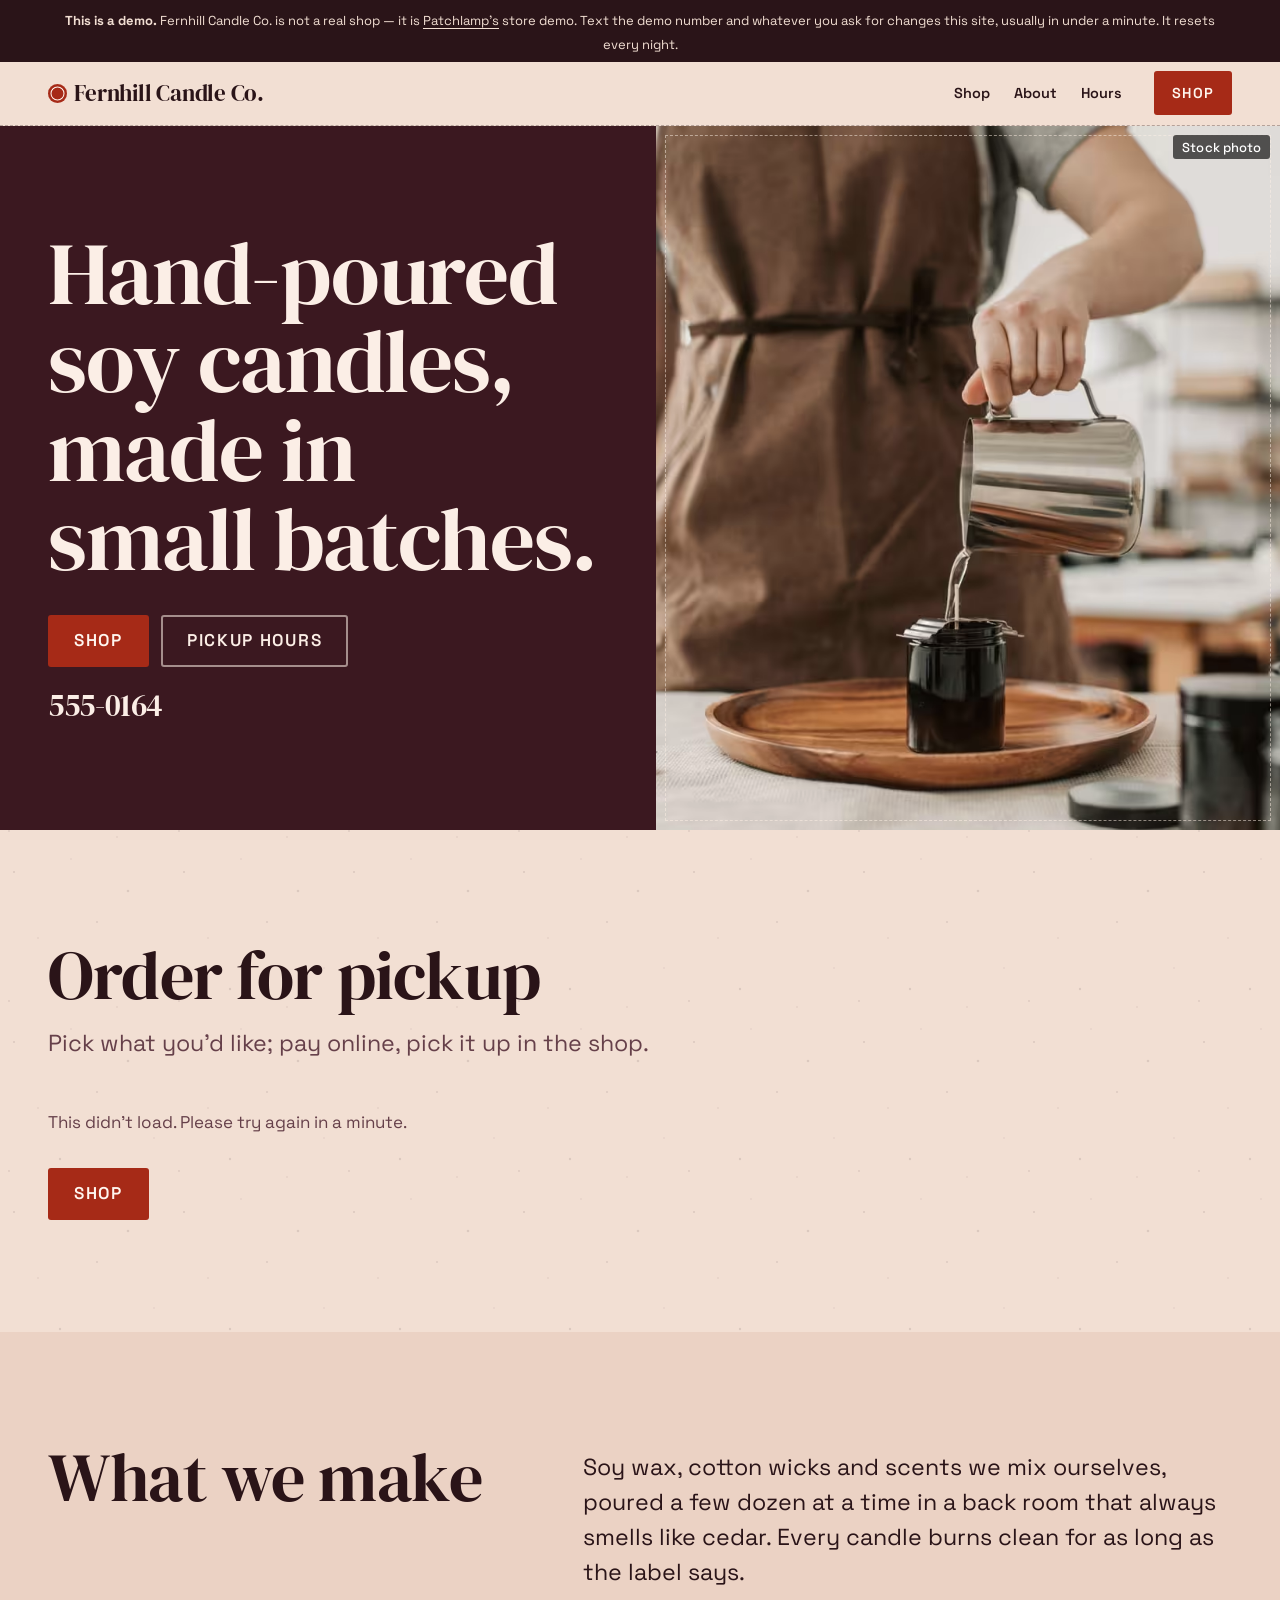
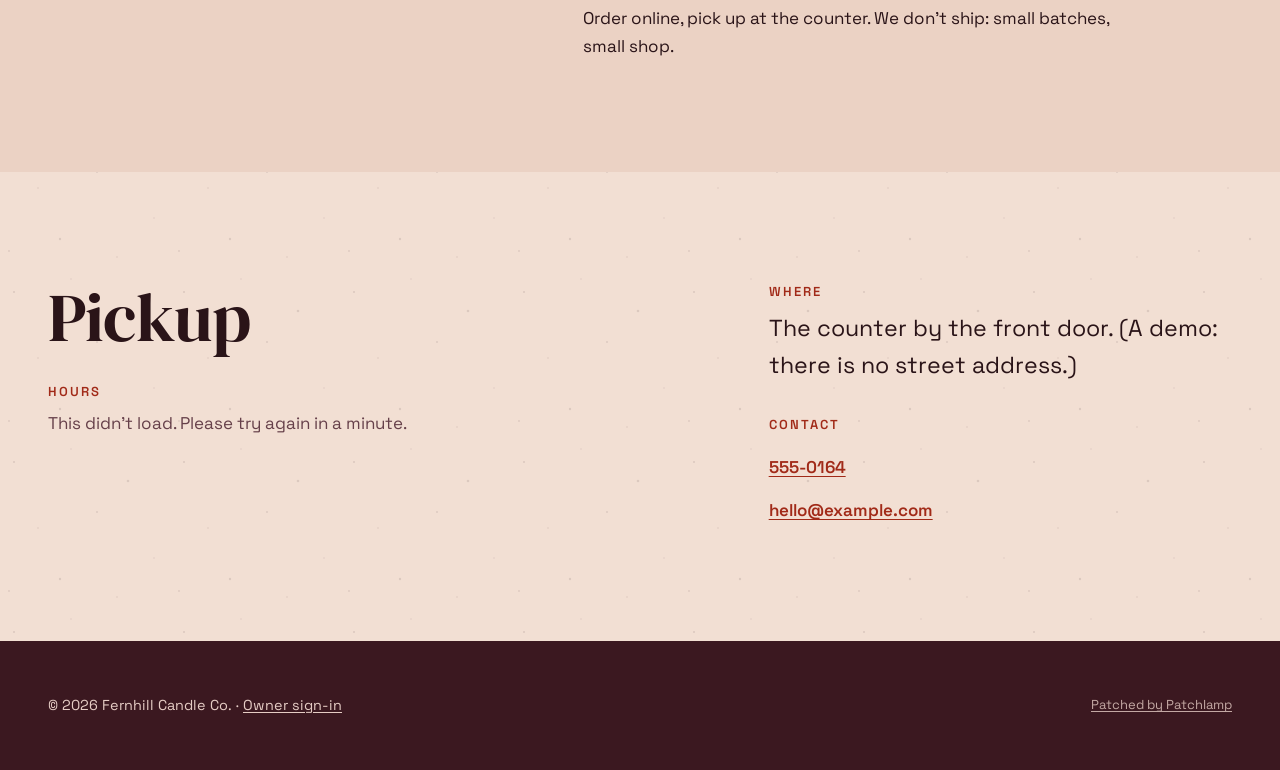
==== commit c30e0a81: "B256: the render back on main (the 04:10 reset put the old golden over it before it was published an" ====
--- a/index.html
+++ b/index.html
@@ -6,10 +6,13 @@
   <title>Fernhill Candle Co. — Patchlamp's store demo</title>
   <meta name="description" content="Fernhill Candle Co. is Patchlamp's demo shop: a catalog with prices, a basket, pickup hours and orders on /admin, all changed by text. Not a real business.">
   <meta name="robots" content="noindex">
+  <!-- The pages are rendered from site.json by `site render` (lib/sitegen.py): change site.json, never this file. -->
   <link rel="stylesheet" href="css/style.css">
+  <link rel="stylesheet" href="css/look.css">
+  <script src="js/motion.js" defer></script>
+  <script src="js/catalog.js" defer></script>
 </head>
-<body>
-
+<body class="page-home">
   <p class="demo-bar">
     <strong>This is a demo.</strong> Fernhill Candle Co. is not a real shop — it is
     <a href="https://patchlamp.com/">Patchlamp's</a> store demo. Text the demo number and
@@ -19,181 +22,85 @@
   <header class="site-header">
     <a class="wordmark" href="index.html">Fernhill Candle Co.</a>
     <nav class="site-nav" aria-label="Site">
-      <a href="index.html" aria-current="page">Home</a>
-      <a href="#shop">Shop</a>
-      <a href="#details">Visit</a>
+      <a href="shop.html">Shop</a>
+      <a href="index.html#about">About</a>
+      <a href="index.html#details">Hours</a>
     </nav>
+    <a class="header-cta" href="shop.html"><span class="cta-full">Shop</span><span class="cta-short">Shop</span></a>
   </header>
 
-  <main>
-    <section class="hero">
-      <h1 class="hero-title">Fernhill Candle Co.</h1>
-      <p class="hero-tagline">Hand-poured soy candles, made in small batches.</p>
-      <div class="button-row">
-        <a class="button" href="#shop">Shop</a>
-        <a class="button" href="#details">Pickup hours</a>
+  <main id="top">
+    <section class="hero-block hero--split has-image" id="hero">
+      <figure class="hero-media">
+        <picture><source type="image/avif" srcset="images/hero-6755794-800.avif 800w, images/hero-6755794-1600.avif 1600w" sizes="100vw"><source type="image/webp" srcset="images/hero-6755794-800.webp 800w, images/hero-6755794-1600.webp 1600w" sizes="100vw"><img src="images/hero-6755794-1600.jpg" srcset="images/hero-6755794-800.jpg 800w, images/hero-6755794-1600.jpg 1600w" sizes="100vw" width="1600" height="900" alt="Person pouring wax into glass jars, creating handmade candles in a cozy workshop setting." loading="eager" fetchpriority="high" decoding="async"></picture><span class="img-label">Stock photo</span>
+      </figure>
+      <div class="hero-copy">
+        <h1 class="hero-heading">Hand-poured soy candles, made in small batches.</h1>
+        <div class="hero-actions">
+          <a class="btn btn-primary" href="shop.html">Shop</a>
+          <a class="btn btn-secondary" href="#details">Pickup hours</a>
+        </div>
+        <p class="hero-phone"><a href="tel:555-0164">555-0164</a></p>
       </div>
     </section>
-    <section class="section" id="about">
-      <div class="section-inner reveal">
-        <p class="kicker">About</p>
-        <h2>What we make</h2>
-        <p class="lede">Soy wax, cotton wicks and scents we mix ourselves, poured a few dozen at a time in a
-          back room that always smells like cedar. Every candle burns clean for as long as the label says.</p>
-        <p>Order online, pick up at the counter. We don't ship: small batches, small shop.</p>
+    <section class="section shop shop--list" id="shop">
+      <div class="section-inner">
+        <div class="section-head">
+          <h2>Order for pickup</h2>
+          <p class="lede">Pick what you'd like; pay online, pick it up in the shop.</p>
+        </div>
+        <!-- A few of the products from the database (products), read from /api/catalog by js/catalog.js: data-pick names
+             them (the site.json section's "pick"), else the first data-count on sale. Everything for sale, the basket and
+             the checkout are on shop.html. -->
+        <ul class="catalog-strip" data-catalog-strip data-count="4" data-pick="Cedar &amp; Smoke|Morning Orchard|Canyon Rain|Fernhill Signature" data-page="shop.html">
+          <li class="muted">Loading…</li>
+        </ul>
+        <p class="catalog-more"><a class="btn btn-primary" href="shop.html">Shop</a></p>
       </div>
     </section>
-    <section class="section" id="shop">
-      <div class="section-inner reveal">
-        <p class="kicker">Shop</p>
-        <h2>Order for pickup</h2>
-        <p class="muted">Pick what you'd like; pay online, pick it up in the shop.</p>
-        <!-- The items come from the database (products): add or change them on /admin/catalog, or by text. -->
-        <div class="shop" data-shop>
-          <p class="form-thanks" data-order="paid" hidden>Paid — thank you. We'll have it ready for pickup; the receipt is in your email.</p>
-          <p class="form-sorry" data-order="cancelled" hidden>Checkout was cancelled; nothing was charged. Your basket is below.</p>
-          <div data-products><p class="muted">Loading…</p></div>
-          <form class="site-form shop-checkout" data-checkout>
-            <h3>Your order, for pickup</h3>
-            <p class="muted" data-basket>Nothing in the basket yet.</p>
-            <label>Name <input name="name" required autocomplete="name"></label>
-            <label>Email <input name="email" type="email" autocomplete="email"></label>
-            <label>Phone <input name="phone" type="tel" autocomplete="tel"></label>
-            <label>Anything we should know? <textarea name="note" rows="2"></textarea></label>
-            <button class="button" type="submit" data-pay disabled>Checkout</button>
-            <p class="muted" data-pay-note></p>
-            <p class="form-sorry" data-error hidden></p>
-          </form>
-          <script>
-            (function () {
-              var root = document.querySelector("[data-shop]");
-              var box = root.querySelector("[data-products]"), form = root.querySelector("[data-checkout]");
-              var pay = root.querySelector("[data-pay]"), payNote = root.querySelector("[data-pay-note]");
-              var basketLine = root.querySelector("[data-basket]"), err = root.querySelector("[data-error]");
-              var order = (location.search.match(/[?&]order=(paid|cancelled)/) || [])[1];
-              if (order) root.querySelector('[data-order="' + order + '"]').hidden = false;
-              var basket = {}, products = {}, mode = "off";
-              var DAYS = ["Sunday", "Monday", "Tuesday", "Wednesday", "Thursday", "Friday", "Saturday"];
-              function money(c) { return "$" + (c / 100).toFixed(2); }
-              function el(tag, cls, text) { var e = document.createElement(tag); if (cls) e.className = cls; if (text != null) e.textContent = text; return e; }
-              function clock(t) { var p = t.split(":"), h = +p[0], m = p[1]; return (h % 12 || 12) + (m === "00" ? "" : ":" + m) + (h < 12 ? "am" : "pm"); }
-              function refresh() {
-                var lines = [], total = 0, n = 0;
-                Object.keys(basket).forEach(function (id) {
-                  var q = basket[id], p = products[id]; if (!q || !p) return;
-                  lines.push(q + " × " + p.name); total += q * p.price_cents; n += q;
-                  var c = box.querySelector('[data-qty="' + id + '"]'); if (c) c.textContent = q;
-                });
-                box.querySelectorAll("[data-qty]").forEach(function (c) { if (!basket[c.getAttribute("data-qty")]) c.textContent = "0"; });
-                basketLine.textContent = n ? lines.join(", ") + " — " + money(total) : "Nothing in the basket yet.";
-                pay.disabled = !n || mode === "off";
-              }
-              function step(id, d) { basket[id] = Math.max(0, Math.min(20, (basket[id] || 0) + d)); refresh(); }
-              function hoursBox(hours, open) {
-                var h = document.querySelector("[data-hours]"); if (!h) return;
-                h.textContent = "";
-                if (!hours.length) { h.appendChild(el("p", "muted", "Hours coming soon.")); return; }
-                h.appendChild(el("p", "open-now " + (open ? "is-open" : "is-closed"), open ? "Open now" : "Closed now"));
-                var ul = el("ul");
-                DAYS.forEach(function (name, i) {
-                  var today = hours.filter(function (x) { return +x.weekday === i; });
-                  ul.appendChild(el("li", null, name.slice(0, 3) + ": " + (today.length ? today.map(function (x) { return clock(x.opens) + "–" + clock(x.closes) + (x.note ? " (" + x.note + ")" : ""); }).join(", ") : "closed")));
-                });
-                h.appendChild(ul);
-              }
-              fetch("/api/catalog", { headers: { accept: "application/json" } })
-                .then(function (r) { if (!r.ok) throw new Error(r.status); return r.json(); })
-                .then(function (data) {
-                  mode = data.checkout; box.textContent = ""; hoursBox(data.hours, data.open_now);
-                  pay.textContent = mode === "live" ? "Pay and pick up" : mode === "test" ? "Pay (Stripe test mode — no real charge)" : "Checkout opens once Stripe is connected";
-                  payNote.textContent = mode === "live" ? "Payment is by Stripe Checkout." : mode === "test" ? "This is Stripe's test mode: use card 4242 4242 4242 4242, any future date, any code. Nothing is charged." : "Paying online isn't connected yet: fill a basket if you like, but nothing is charged and no order is taken until it is.";
-                  if (!data.products.length) { box.appendChild(el("p", "muted", "Nothing here yet.")); return; }
-                  var section = null, last = null;
-                  data.products.forEach(function (p) {
-                    products[p.id] = p;
-                    if (p.category !== last) { box.appendChild(el("h3", "shop-section", p.category || "")); section = el("ul", "shop-list"); box.appendChild(section); last = p.category; }
-                    var li = el("li", "shop-item" + (p.status === "sold out" ? " is-sold-out" : ""));
-                    var text = el("div", "shop-text");
-                    var head = el("p", "shop-name"); head.appendChild(el("span", null, p.name)); head.appendChild(el("span", "price", money(p.price_cents)));
-                    text.appendChild(head);
-                    if (p.description) text.appendChild(el("p", "muted", p.description));
-                    li.appendChild(text);
-                    if (p.status === "sold out") li.appendChild(el("span", "shop-out", "Sold out"));
-                    else {
-                      var ctl = el("span", "shop-qty");
-                      var minus = el("button", null, "−"); minus.type = "button"; minus.setAttribute("aria-label", "One fewer " + p.name); minus.onclick = function () { step(p.id, -1); };
-                      var plus = el("button", null, "+"); plus.type = "button"; plus.setAttribute("aria-label", "One more " + p.name); plus.onclick = function () { step(p.id, 1); };
-                      var n = el("span", null, "0"); n.setAttribute("data-qty", p.id); n.setAttribute("aria-live", "polite");
-                      ctl.appendChild(minus); ctl.appendChild(n); ctl.appendChild(plus); li.appendChild(ctl);
-                    }
-                    section.appendChild(li);
-                  });
-                  refresh();
-                })
-                .catch(function () { box.textContent = ""; box.appendChild(el("p", "muted", "This didn't load. Please try again in a minute.")); });
-              form.addEventListener("submit", function (e) {
-                e.preventDefault(); err.hidden = true;
-                var f = new FormData(form), items = Object.keys(basket).filter(function (id) { return basket[id]; }).map(function (id) { return { id: +id, qty: basket[id] }; });
-                if (!f.get("email") && !f.get("phone")) { err.textContent = "Leave an email or a phone so we can reach you."; err.hidden = false; return; }
-                pay.disabled = true;
-                fetch("/api/checkout", { method: "POST", headers: { "content-type": "application/json", accept: "application/json" },
-                  body: JSON.stringify({ items: items, name: f.get("name"), email: f.get("email"), phone: f.get("phone"), note: f.get("note") }) })
-                  .then(function (r) { return r.json(); })
-                  .then(function (d) { if (d.url) location.href = d.url; else { err.textContent = d.checkout === "off" ? "Paying online isn't switched on yet." : (d.error || "That didn't go through."); err.hidden = false; refresh(); } })
-                  .catch(function () { err.textContent = "That didn't go through. Please try again."; err.hidden = false; refresh(); });
-              });
-            })();
-          </script>
-          <style>
-            .shop-section { margin: var(--space-lg) 0 .5rem; }
-            .shop-list { list-style: none; max-width: var(--measure); }
-            .shop-item { display: flex; gap: 1rem; align-items: center; justify-content: space-between; padding: .7rem 0; border-bottom: 1px solid var(--bg-line); }
-            .shop-name { display: flex; gap: .75rem; justify-content: space-between; font-weight: 600; }
-            .shop-text { flex: 1 1 auto; }
-            .shop-text .muted { font-size: .95rem; margin-top: .15rem; }
-            .shop-qty { display: inline-flex; align-items: center; gap: .5rem; white-space: nowrap; }
-            .shop-qty button { font: inherit; width: 2.75rem; height: 2.75rem; border: 1px solid var(--bg-line); border-radius: 3px; background: var(--bg-raised); color: var(--ink); cursor: pointer; }
-            .shop-qty span { min-width: 1.5rem; text-align: center; }
-            .is-sold-out .shop-name { color: var(--ink-dim); }
-            .shop-out { color: var(--ink-dim); font-size: .9rem; white-space: nowrap; }
-            .shop-checkout { margin-top: var(--space-lg); }
-            .shop-checkout button[disabled] { opacity: .6; cursor: not-allowed; }
-            .open-now { font-weight: 600; }
-            .open-now.is-open { color: var(--accent); }
-          </style>
-        </div>
-      </div>
-    </section>
-    <section class="section" id="details">
-      <div class="section-inner reveal">
-        <p class="kicker">Details</p>
-        <h2>Pickup</h2>
-        <div class="details-grid">
-          <div>
-            <h3>Where</h3>
-            <p>The counter by the front door. (A demo: there is no street address.)</p>
-          </div>
-          <div>
-            <h3>Pickup hours</h3>
-            <div data-hours><p class="muted">Loading…</p></div>
-          </div>
-          <div>
-            <h3>Contact</h3>
-            <p><a href="mailto:hello@example.com">hello@example.com</a><br>555-0164</p>
+    <section class="section about about--split alt" id="about">
+      <div class="section-inner">
+        <div class="about-grid">
+          <div class="about-copy">
+            <div class="about-head">
+              <h2>What we make</h2>
+            </div>
+            <div class="about-body">
+              <p class="lede">Soy wax, cotton wicks and scents we mix ourselves, poured a few dozen at a time in a back room that always smells like cedar. Every candle burns clean for as long as the label says.</p>
+              <p class="">Order online, pick up at the counter. We don't ship: small batches, small shop.</p>
+            </div>
           </div>
         </div>
       </div>
     </section>
+    <section class="section details details--table" id="details">
+      <div class="section-inner">
+        <div class="details-grid">
+          <div class="details-hours">
+            <h2>Pickup</h2>
+            <h3 class="details-label">Hours</h3>
+            <div class="hours-live" data-hours><p class="muted">Loading…</p></div>
+          </div>
+          <div class="details-side">
+            <h3 class="details-label">Where</h3>
+            <p>The counter by the front door. (A demo: there is no street address.)</p>
+            <h3 class="details-label">Contact</h3>
+            <ul class="contact-lines">
+              <li><a href="tel:555-0164">555-0164</a></li>
+              <li><a data-mail href="mailto:hello@example.com">hello@example.com</a></li>
+            </ul>
+          </div>
+        </div>
+      </div>
+    </section>
+
   </main>
 
   <footer class="site-footer">
-    <!-- Keep this footer identical on every page. -->
-    <p class="copyright">&copy; 2026 Fernhill Candle Co.</p>
+    <p class="copyright">&copy; 2026 Fernhill Candle Co. · <a href="/admin">Owner sign-in</a></p>
     <p class="patchlamp-badge"><a href="https://patchlamp.com/for/makers-and-retail?from=badge" rel="noopener">Patched by Patchlamp</a></p>
     <script src="https://patchlamp.com/s/site-chat.js" data-site="demo-store" crossorigin="anonymous" defer></script>
     <script src="https://patchlamp.com/hit.js" data-site="demo-store" crossorigin="anonymous" defer></script>
   </footer>
-
-  <script src="js/main.js"></script>
 </body>
 </html>
--- a/css/style.css
+++ b/css/style.css
@@ -1,285 +1,881 @@
 /* ==========================================================================
-   Fernhill Candle Co. — the site's only stylesheet
-   Colors and fonts are the tokens in :root below. Change the look there,
-   not scattered through the file.
+   base.css: the stylesheet every rendered site shares (B255, plans/83).
+   Rendered as css/style.css. It has three readers:
+   1. every page of a rendered site, followed by css/look.css (a look's
+      tokens and its short list of rules) and css/custom.css when a site has one;
+   2. the Functions pages (/admin, estimates, invoices, signing, /book/manage),
+      which load this file and read the tokens marked "Functions" below, so
+      those names stay, whatever else changes;
+   3. the section variants in _sections/: their layouts live here, so any
+      look can wear any variant.
+   How the file works: components read tokens and never a literal colour or
+   font; a look changes tokens and owns a few rules; a dark or coloured ground
+   (.band, the dark heroes, the accent cards) re-sets --ink, --ink-dim and
+   --accent-text for what sits inside it, so the components need no dark copy.
+   Nothing is ever at opacity 0. Motion is opt-in: js/motion.js sets
+   html.motion only under prefers-reduced-motion: no-preference, and a reveal
+   starts from a visible state, so a still frame (a screenshot, a link
+   preview, the judge) always reads whole. templates/sites/DESIGN.md is the
+   standard this file serves.
    ========================================================================== */
 
 :root {
-  /* Color — warm ground, dark ink, one berry accent */
-  --bg: #fbf7f5;
-  --bg-raised: #ffffff;
-  --bg-line: #ecdfd9;
-  --ink: #221a18;
-  --ink-dim: #6e615c;
-  --accent: #9a3b5a;       /* links, highlights, buttons */
-  --accent-dim: #782c45;   /* hover */
-
-  /* Type — system fonts, so nothing loads from a third party */
-  --font-display: Georgia, "Times New Roman", serif;
-  --font-body: system-ui, -apple-system, "Segoe UI", Roboto, Helvetica, Arial, sans-serif;
-
-  /* Rhythm */
-  --space: 1rem;
-  --space-lg: 2.5rem;
-  --space-xl: 5rem;
-  --measure: 40rem;
-  --page-pad: clamp(1.25rem, 5vw, 3rem);
-}
-
-/* --------------------------------------------------------------------------
-   Base
-   -------------------------------------------------------------------------- */
-
-* { box-sizing: border-box; margin: 0; padding: 0; }
-
-html { scroll-behavior: smooth; }
-
+  /* --- Colour roles ------------------------------------------------------ */
+  --bg: #f7f8f8;              /* page ground */
+  --bg-raised: #ffffff;       /* cards, inputs (Functions) */
+  --bg-alt: #edf1f2;          /* the alternate section ground */
+  --bg-line: #d3dce0;         /* hairlines, input borders (Functions) */
+  --ink: #15212a;             /* body text (Functions) */
+  --ink-dim: #4f5f68;         /* secondary text, at least 4.5:1 on --bg (Functions) */
+  --accent: #1d6f8c;          /* fills: buttons, the checked slot, focus (Functions) */
+  --accent-strong: #155468;   /* hover on a fill */
+  --accent-dim: var(--accent-strong);  /* the B64 name for the hover colour */
+  --accent-ink: #ffffff;      /* text on --accent */
+  --accent-text: var(--accent);        /* the accent as small text on --bg; a look with a loud accent darkens it */
+  --link-hover: var(--accent-strong);
+  --focus: var(--accent);
+  --band: #10293a;            /* the one dark ground */
+  --band-ink: #f1f6f8;
+  --band-dim: #b4c7d0;
+  --band-accent: #86d0e6;
+  --hero-ground: var(--band); /* the hero's ground for split and typographic */
+  --hero-ink: var(--band-ink);
+  --hero-dim: var(--band-dim);
+  --hero-accent: var(--band-accent);
+  --hero-scrim: var(--band);  /* what a photo darkens to under text */
+  --proof-bg: var(--bg-alt);
+  --proof-ink: var(--ink);
+  --proof-mark: var(--accent);
+  --footer-bg: var(--ink);
+  --footer-ink: color-mix(in srgb, var(--bg) 82%, var(--ink));
+  --sorry-bg: #fbe9e7;
+  --sorry-ink: #7a1f12;
+  --photo-filter: none;       /* the look's grade, until img treat grades the files themselves */
+  --texture: none;            /* a band's texture: a background-image the look sets */
+
+  /* --- Type ------------------------------------------------------------- */
+  --font-display: Georgia, "Times New Roman", serif;                    /* Functions */
+  --font-text: system-ui, -apple-system, "Segoe UI", Helvetica, Arial, sans-serif;
+  --font-body: var(--font-text);       /* the B64 name; the Functions pages read it */
+  --font-kicker: var(--font-text);
+  --font-button: var(--font-text);
+  --display-weight: 400;      /* the hero heading */
+  --heading-weight: var(--display-weight);
+  --display-tracking: -0.02em;
+  --display-leading: 1.02;
+  --display-case: none;
+  --kicker-case: uppercase;
+  --kicker-tracking: 0.14em;
+  --kicker-weight: 600;
+  --kicker-size: var(--step--2);
+  --button-weight: 650;
+  --button-case: none;
+  --button-tracking: 0;
+  --text-size: 1.0625rem;
+  --text-leading: 1.65;
+  /* The scale. Every font-size in this file and in a look is one of these, so
+     the design gate can check sizes against it. --step-0 is body text. */
+  --step--2: 0.8125rem;
+  --step--1: clamp(0.84rem, 0.82rem + 0.1vw, 0.9rem);
+  --step-0: var(--text-size);
+  --step-1: clamp(1.2rem, 1.1rem + 0.45vw, 1.45rem);
+  --step-2: clamp(1.45rem, 1.25rem + 0.9vw, 1.95rem);
+  --step-3: clamp(2rem, 1.5rem + 2.2vw, 3.25rem);
+  --step-4: clamp(2.4rem, 1.7rem + 3.2vw, 4.25rem);
+  --step-5: clamp(2.75rem, 1.6rem + 5vw, 6rem);       /* the hero: 44px on a phone, 96px wide */
+  --step-6: clamp(3.25rem, 1.4rem + 8vw, 8.5rem);     /* the typographic hero, which has no photo to carry it */
+  --measure: 34em;            /* Functions */
+
+  /* --- Space ------------------------------------------------------------ */
+  --space: 1rem;              /* Functions */
+  --space-half: 0.5rem;
+  --space-2: 2rem;
+  --space-3: 3rem;
+  --space-4: 4.5rem;
+  --space-5: clamp(4rem, 3rem + 5vw, 8rem);
+  --space-lg: 2.5rem;         /* the B64 name; the Functions pages read it */
+  --space-xl: var(--space-5);
+  --section-pad: var(--space-5);
+  --page-pad: clamp(1rem, 4vw, 3rem);   /* Functions */
+  --content: 74rem;
+  --wide: var(--content);
+
+  /* --- Shape, depth ----------------------------------------------------- */
+  --radius: 6px;              /* inputs, tiles */
+  --radius-card: 10px;
+  --radius-btn: 6px;
+  --radius-media: 6px;
+  --rule-strong: 1px solid var(--ink);
+  --shadow-1: 0 1px 2px rgb(15 30 40 / 0.06), 0 2px 8px rgb(15 30 40 / 0.05);
+  --shadow-2: 0 2px 6px rgb(15 30 40 / 0.06), 0 18px 40px -12px rgb(15 30 40 / 0.22);
+  --shadow: var(--shadow-2);  /* the B64 name */
+
+  /* --- Motion (read only under html.motion and no-preference) ----------- */
+  --dur-1: 160ms;             /* hover, press */
+  --dur-2: 420ms;             /* a state change */
+  --dur-3: 900ms;             /* a reveal */
+  --dur-moment: 1600ms;       /* a look's one hero moment */
+  --ease: cubic-bezier(0.2, 0.7, 0.2, 1);
+  --ease-in-out: cubic-bezier(0.65, 0, 0.35, 1);
+  --lift: -3px;
+  --reveal-from: 0.55;        /* never 0: a still frame must read whole */
+  --reveal-shift: 10px;
+  --reveal-stagger: 70ms;
+}
+
+/* --- Base ------------------------------------------------------------------ */
+*, *::before, *::after { box-sizing: border-box; }
+* { margin: 0; padding: 0; }
+html { -webkit-text-size-adjust: 100%; text-size-adjust: 100%; scroll-padding-top: 5.5rem; }
 body {
-  background: var(--bg);
-  color: var(--ink);
-  font-family: var(--font-body);
-  font-size: 1.05rem;
-  line-height: 1.65;
-  -webkit-font-smoothing: antialiased;
-}
-
-h1, h2, h3 {
-  font-family: var(--font-display);
-  font-weight: 400;
-  line-height: 1.15;
-}
-
-h2 { font-size: clamp(1.6rem, 4vw, 2.2rem); margin-bottom: var(--space-lg); }
-h3 { font-size: 1.15rem; margin-bottom: 0.5rem; }
-
-p { max-width: var(--measure); }
-p + p { margin-top: var(--space); }
-
-a { color: var(--accent); text-underline-offset: 3px; }
-a:hover { color: var(--accent-dim); }
-
-img, svg { max-width: 100%; display: block; }
-
-.visually-hidden {
-  position: absolute; width: 1px; height: 1px;
-  overflow: hidden; clip: rect(0 0 0 0); white-space: nowrap;
-}
-
-/* --------------------------------------------------------------------------
-   Header / nav
-   -------------------------------------------------------------------------- */
-
+  background: var(--bg); color: var(--ink);
+  font-family: var(--font-text); font-size: var(--step-0); line-height: var(--text-leading);
+  -webkit-font-smoothing: antialiased; text-rendering: optimizeLegibility; font-kerning: normal;
+  font-synthesis: weight;   /* never a browser-slanted italic or scaled small caps: a look that wants one ships the face */
+  overflow-x: clip;
+}
+img, svg, video { display: block; max-width: 100%; height: auto; }
+picture { display: contents; }
+h1, h2, h3, h4 {
+  font-family: var(--font-display); font-weight: var(--heading-weight);
+  letter-spacing: var(--display-tracking); line-height: 1.1; text-transform: var(--display-case);
+  text-wrap: balance;
+}
+h1, h2 { font-size: var(--step-4); line-height: var(--display-leading); }
+h3 { font-size: var(--step-1); line-height: 1.2; letter-spacing: -0.005em; }
+p { max-width: var(--measure); text-wrap: pretty; }
+a { color: var(--accent-text); text-underline-offset: 0.2em; text-decoration-thickness: 1px; }
+a:hover { color: var(--link-hover); text-decoration-thickness: 2px; }
+.muted { color: var(--ink-dim); }
+.visually-hidden { position: absolute; width: 1px; height: 1px; overflow: hidden; clip-path: inset(50%); white-space: nowrap; }
+:focus-visible { outline: 3px solid var(--focus); outline-offset: 3px; border-radius: 2px; }
+::selection { background: var(--accent); color: var(--accent-ink); }
+
+/* Grounds that change the ink: everything inside reads these instead, the surfaces (--bg, --bg-raised,
+   --bg-alt) as well as the text, so a form card, a tile or an input inside a band is a lifted tone of the
+   band with light text, never a light card with light text. */
+.band, .hero--full-dark {
+  background-color: var(--band); background-image: var(--texture); color: var(--band-ink);
+  --ink: var(--band-ink); --ink-dim: var(--band-dim); --accent-text: var(--band-accent);
+  --link-hover: var(--band-ink); --focus: var(--band-accent);
+  --bg: color-mix(in srgb, var(--band-ink) 6%, var(--band));
+  --bg-alt: var(--bg);
+  --bg-raised: color-mix(in srgb, var(--band-ink) 11%, var(--band));
+  --bg-line: color-mix(in srgb, var(--band-ink) 24%, transparent);
+  --rule-strong: 1px solid color-mix(in srgb, var(--band-ink) 45%, transparent);
+}
+.hero--split, .hero--typographic {
+  background-color: var(--hero-ground); color: var(--hero-ink);
+  --ink: var(--hero-ink); --ink-dim: var(--hero-dim); --accent-text: var(--hero-accent);
+  --link-hover: var(--hero-ink); --focus: var(--hero-accent);
+  --bg: color-mix(in srgb, var(--hero-ink) 6%, var(--hero-ground));
+  --bg-alt: var(--bg);
+  --bg-raised: color-mix(in srgb, var(--hero-ink) 11%, var(--hero-ground));
+  --bg-line: color-mix(in srgb, var(--hero-ink) 24%, transparent);
+}
+.contact-card, .cta--band, .donate--band {
+  background: var(--accent); color: var(--accent-ink);
+  /* 90% and a 10% lift: at 82% and 14% the dim text failed AA on its own raised tile in three looks (B256) */
+  --ink: var(--accent-ink); --ink-dim: color-mix(in srgb, var(--accent-ink) 90%, var(--accent));
+  --accent-text: var(--accent-ink); --link-hover: var(--accent-ink); --focus: var(--accent-ink);
+  --bg: color-mix(in srgb, var(--accent-ink) 8%, var(--accent));
+  --bg-alt: var(--bg);
+  --bg-raised: color-mix(in srgb, var(--accent-ink) 10%, var(--accent));
+  --bg-line: color-mix(in srgb, var(--accent-ink) 30%, transparent);
+}
+
+/* --- The demo and preview bar ------------------------------------------- */
+.demo-bar {
+  max-width: none; margin: 0; padding: 0.45rem var(--page-pad);
+  background: var(--ink); color: var(--bg); font-size: var(--step--2); line-height: 1.45; text-align: center;
+}
+.demo-bar a { color: inherit; display: inline-block; padding-block: 0.3rem; }
+
+/* --- Header: the name, the sections, the one way to reach them ------------ */
 .site-header {
-  display: flex;
-  align-items: center;
-  justify-content: space-between;
-  flex-wrap: wrap;
-  gap: var(--space);
-  padding: 1.25rem var(--page-pad);
-  border-bottom: 1px solid var(--bg-line);
-  background: var(--bg-raised);
-}
-
+  position: sticky; top: 0; z-index: 20;
+  display: flex; align-items: center; gap: var(--space) var(--space-2);
+  padding: 0.6rem var(--page-pad);
+  background: color-mix(in srgb, var(--bg) 93%, transparent); color: var(--ink);
+  -webkit-backdrop-filter: saturate(1.4) blur(10px); backdrop-filter: saturate(1.4) blur(10px);
+  border-bottom: 1px solid color-mix(in srgb, var(--bg-line) 70%, transparent);
+}
 .wordmark {
-  font-family: var(--font-display);
-  font-size: 1.3rem;
-  text-decoration: none;
-  color: var(--ink);
-  white-space: nowrap;
-}
-
-.site-nav { display: flex; flex-wrap: wrap; gap: 0.25rem 1.5rem; }
-
+  display: inline-flex; align-items: center; gap: 0.45rem; margin-right: auto; min-height: 44px; min-width: 0;
+  font-family: var(--font-display); font-size: var(--step-1); font-weight: var(--heading-weight);
+  letter-spacing: -0.01em; line-height: 1.05; text-transform: var(--display-case);
+  color: inherit; text-decoration: none;
+}
+.wordmark:hover { color: inherit; text-decoration: none; }
+.wordmark-sub { color: var(--accent-text); }
+.site-nav { display: flex; gap: 0.25rem 1.5rem; }
 .site-nav a {
-  font-size: 0.9rem;
-  letter-spacing: 0.04em;
-  text-transform: uppercase;
-  text-decoration: none;
-  color: var(--ink-dim);
-}
-
-.site-nav a:hover { color: var(--ink); }
-.site-nav a[aria-current="page"] { color: var(--accent); }
-
-/* --------------------------------------------------------------------------
-   Hero
-   -------------------------------------------------------------------------- */
-
-.hero {
-  padding: var(--space-xl) var(--page-pad);
-  text-align: center;
-  border-bottom: 1px solid var(--bg-line);
-}
-
-.hero-title { font-size: clamp(2.4rem, 8vw, 4.5rem); }
-
-.hero-tagline {
-  margin: 1.25rem auto 0;
-  font-size: clamp(1.05rem, 2.2vw, 1.3rem);
-  color: var(--ink-dim);
-}
-
-.page-hero { padding: var(--space-lg) var(--page-pad); }
-.page-hero .hero-title { font-size: clamp(1.8rem, 6vw, 3rem); }
-
-/* --------------------------------------------------------------------------
-   Sections
-   -------------------------------------------------------------------------- */
-
-.section {
-  padding: var(--space-xl) var(--page-pad);
-  border-bottom: 1px solid var(--bg-line);
-}
-
-.section-inner { max-width: 64rem; margin: 0 auto; }
-
+  display: inline-flex; align-items: center; min-height: 44px;
+  color: inherit; text-decoration: none; font-size: var(--step--1); font-weight: 600;
+}
+.site-nav a:hover, .site-nav a[aria-current="page"] { color: var(--accent-text); }
+.header-cta {
+  display: inline-flex; align-items: center; flex: none; min-height: 44px; padding: 0.5rem 1.1rem;
+  background: var(--accent); color: var(--accent-ink); border-radius: var(--radius-btn);
+  font-family: var(--font-button); font-size: var(--step--1); font-weight: var(--button-weight);
+  letter-spacing: var(--button-tracking); text-transform: var(--button-case); text-decoration: none; white-space: nowrap;
+}
+.header-cta:hover { background: var(--accent-strong); color: var(--accent-ink); text-decoration: none; }
+.header-cta .cta-short { display: none; }
+@media (max-width: 56em) { .site-nav { display: none; } }   /* one scroll on a phone; the call button stays */
+@media (max-width: 30em) {
+  .site-header { gap: var(--space); }
+  .header-cta .cta-full { display: none; }
+  .header-cta .cta-short { display: inline; }
+}
+
+/* --- Buttons (.button: the B64 class the pasted collection blocks use) ---- */
+.btn, .button {
+  display: inline-flex; align-items: center; justify-content: center; gap: 0.5rem;
+  min-height: 3.25rem; padding: 0.7rem 1.5rem;
+  font-family: var(--font-button); font-size: var(--step-0); font-weight: var(--button-weight); line-height: 1.15;
+  letter-spacing: var(--button-tracking); text-transform: var(--button-case); text-align: center; text-decoration: none;
+  cursor: pointer; border: 2px solid transparent; border-radius: var(--radius-btn);
+}
+.btn-primary, .button { background: var(--accent); color: var(--accent-ink); }
+.btn-primary:hover, .button:hover { background: var(--accent-strong); color: var(--accent-ink); text-decoration: none; }
+.btn-secondary { background: transparent; color: inherit; border-color: color-mix(in srgb, currentColor 55%, transparent); }
+.btn-secondary:hover { color: inherit; border-color: currentColor; background: color-mix(in srgb, currentColor 8%, transparent); text-decoration: none; }
+.action-row { display: flex; flex-wrap: wrap; align-items: center; gap: 0.75rem; }
+@media (max-width: 30em) { .btn, .button { padding-inline: 1.15rem; } }
+
+/* --- Pictures and their labels (a stock or AI picture says so) ----------- */
+figure { position: relative; margin: 0; }
+figure img { filter: var(--photo-filter); }
+.img-label {
+  position: absolute; top: 0.6rem; right: 0.6rem; z-index: 2; max-width: calc(100% - 1.2rem);
+  padding: 0.2rem 0.55rem; border-radius: 3px; background: rgb(0 0 0 / 0.64); color: #fff;
+  font: 500 var(--step--2)/1.35 var(--font-text); letter-spacing: 0.01em; text-transform: none; pointer-events: none;
+}
+
+/* --- Hero: shared parts ------------------------------------------------- */
+.hero-block { position: relative; isolation: isolate; }
+.hero-media { position: relative; margin: 0; overflow: hidden; background-color: var(--band); }
+.hero-media img { width: 100%; height: 100%; object-fit: cover; }
+.hero-field { background-image: var(--texture); }   /* the colour field a hero shows when there is no photo */
+.hero-copy { position: relative; z-index: 1; }
+.hero-kicker {
+  font: var(--kicker-weight) var(--kicker-size)/1.3 var(--font-kicker);
+  text-transform: var(--kicker-case); letter-spacing: var(--kicker-tracking);
+  color: var(--accent-text); margin-bottom: var(--space);
+}
+.hero-heading {
+  font-size: var(--step-5); line-height: var(--display-leading); font-weight: var(--display-weight);
+  max-width: 13ch; margin-bottom: var(--space);
+}
+.hero-heading em { font-style: normal; color: var(--accent-text); }
+.hero-sub { font-size: var(--step-1); line-height: 1.45; max-width: 30em; color: var(--ink-dim); }
+.hero-actions { display: flex; flex-wrap: wrap; gap: 0.75rem; margin-top: var(--space-2); }
+.hero-actions:empty { display: none; }
+.hero-note { margin-top: var(--space); font-size: var(--step--1); font-weight: 600; color: var(--ink-dim); }
+.hero-phone { margin-top: var(--space); }   /* a step under the buttons, so the number reads as its own way in */
+.hero-phone a {
+  display: inline-block; padding-block: 0.3rem; color: inherit; text-decoration: none;
+  font: var(--heading-weight) var(--step-2)/1.1 var(--font-display); letter-spacing: var(--display-tracking);
+}
+
+/* hero--band-card: a photo band, the words on a card over its lower edge */
+.hero--band-card { background: var(--bg); color: var(--ink); padding-bottom: var(--space-3); }
+.hero--band-card .hero-media { height: clamp(12rem, 44vw, 34rem); }
+.hero--band-card .hero-copy {
+  margin: calc(-1 * clamp(3rem, 9vw, 11rem)) var(--page-pad) 0; max-width: 46rem;
+  padding: clamp(1.5rem, 4vw, 3.5rem);
+  background: var(--bg-raised); border-radius: var(--radius-card); box-shadow: var(--shadow-2);
+}
+@media (min-width: 60em) {
+  /* wide, the photo runs the hero's full height and the card sits on its lower left, overhanging its foot, so the
+     band beside the card is picture rather than an empty strip of page (the B257 judge, ten previews, and B256's
+     Apron Strings: "the right half beside the hero card is empty") */
+  .hero--band-card { display: grid; padding-bottom: var(--space-4); }
+  .hero--band-card > .hero-media, .hero--band-card > .hero-copy { grid-area: 1 / 1; }
+  .hero--band-card .hero-media { height: clamp(24rem, 38vw, 32rem); }
+  .hero--band-card .hero-copy { align-self: end; width: calc(100% - 2 * var(--page-pad));
+    margin: 0 0 calc(-1 * var(--space-3)) max(var(--page-pad), calc((100vw - var(--content)) / 2)); }
+  /* the card is a frame of its own: its heading a step under the full-bleed heroes', so the action stays on the
+     first desktop screen */
+  .hero--band-card .hero-heading { font-size: var(--step-4); max-width: 16ch; }
+}
+
+/* hero--split: the words on the hero ground, the photo beside them (under them on a phone) */
+.hero--split { display: grid; }
+.hero--split .hero-media { order: 2; height: clamp(14rem, 60vw, 24rem); }
+.hero--split .hero-copy { padding: var(--space-3) var(--page-pad); }
+.hero--split .hero-field { display: none; }
+@media (min-width: 56em) {
+  .hero--split.has-image { grid-template-columns: minmax(0, 1.05fr) minmax(0, 1fr); min-height: min(86svh, 44rem); }
+  .hero--split .hero-media { height: auto; }
+  .hero--split .hero-copy {
+    align-self: center; width: 100%; max-width: calc(var(--content) + 2 * var(--page-pad)); margin-inline: auto;
+    padding: var(--space-4) var(--page-pad);
+  }
+  .hero--split.has-image .hero-copy { padding-right: var(--space-3); padding-left: max(var(--page-pad), calc((100vw - var(--content)) / 2)); }
+}
+
+/* hero--full-dark: the photo full bleed, the words low on a scrim of the band colour */
+.hero--full-dark { display: grid; min-height: 30rem; }
+@media (min-width: 48em) { .hero--full-dark { min-height: min(92svh, 56rem); } }
+.hero--full-dark > .hero-media, .hero--full-dark > .hero-copy { grid-area: 1 / 1; }
+/* The scrim is what makes words over any photo readable: behind the heading it is at least about 70% of the
+   band colour, which keeps white text above 4.5:1 even over white sky (the design gate samples it). On a phone
+   the words fill the hero, so the scrim is one wash: light at the top so the scene shows, about 70% from the
+   kicker down through the H1 (5.6:1 on the Juniper pool, 6.1:1 on clear-water's sky, 2026-10-23), and 85% at the
+   foot; at 48-95% it read as a dark colour field (the judge, wick-7). Wider, it darkens the left and the bottom. */
+.hero--full-dark .hero-media::after {
+  content: ""; position: absolute; inset: 0;
+  background: linear-gradient(180deg, color-mix(in srgb, var(--hero-scrim) 25%, transparent) 0%,
+    color-mix(in srgb, var(--hero-scrim) 70%, transparent) 25%,
+    color-mix(in srgb, var(--hero-scrim) 72%, transparent) 60%,
+    color-mix(in srgb, var(--hero-scrim) 85%, transparent) 100%);
+}
+@media (min-width: 48em) {
+  .hero--full-dark .hero-media::after {
+    background:
+      linear-gradient(180deg, transparent 12%, color-mix(in srgb, var(--hero-scrim) 45%, transparent) 45%, color-mix(in srgb, var(--hero-scrim) 94%, transparent) 100%),
+      linear-gradient(90deg, color-mix(in srgb, var(--hero-scrim) 82%, transparent), color-mix(in srgb, var(--hero-scrim) 62%, transparent) 42%, transparent 74%);
+  }
+}
+.hero--full-dark .hero-copy {
+  align-self: end; width: 100%; max-width: calc(var(--content) + 2 * var(--page-pad)); margin-inline: auto;
+  padding: clamp(5rem, 14vw, 8rem) var(--page-pad) clamp(2rem, 6vw, 5.5rem);
+}
+.hero--full-dark .hero-field::after { content: none; }   /* no photo: the field is the ground, no scrim */
+.hero--full-dark .hero-sub { color: color-mix(in srgb, var(--band-ink) 92%, transparent); }
+.hero--full-dark .hero-media .img-label { top: 0.8rem; right: var(--page-pad); }
+
+/* hero--typographic: no photo; the heading at the largest step on a colour field */
+.hero--typographic { background-image: var(--texture); }
+.hero--typographic .hero-copy {
+  display: grid; gap: var(--space-2); max-width: calc(var(--content) + 2 * var(--page-pad)); margin-inline: auto;
+  padding: clamp(3.5rem, 10vw, 9rem) var(--page-pad) clamp(3rem, 7vw, 6rem);
+}
+.hero--typographic .hero-kicker { margin: 0; }
+.hero--typographic .hero-heading { font-size: var(--step-6); max-width: 14ch; margin: 0; }
+.hero--typographic .hero-aside .hero-actions { margin-top: var(--space); }
+.hero--typographic .hero-note { margin: 0; padding-top: var(--space); border-top: 1px solid color-mix(in srgb, currentColor 30%, transparent); }
+/* Wide, the line and the buttons sit under the heading on its left edge (the eye goes down, not across to a lower
+   corner: the B257 judge, ten previews), and the hours note and the phone take the right column beside them. */
+@media (min-width: 60em) {
+  .hero--typographic .hero-copy { grid-template-columns: minmax(0, 7fr) minmax(0, 5fr); column-gap: var(--space-4); }
+  .hero--typographic .hero-kicker, .hero--typographic .hero-heading { grid-column: 1 / -1; }
+  .hero--typographic .hero-aside { grid-column: 1; grid-row: 3 / span 2; }
+  .hero--typographic .hero-note, .hero--typographic .hero-phone { grid-column: 2; grid-row: 3; align-self: end; }
+  .hero--typographic .hero-note + .hero-phone { grid-row: 4; align-self: start; }
+}
+
+/* --- Proof: the line under the hero (rating, area, hours) ---------------- */
+.proof-list { list-style: none; }
+.proof-list li { display: flex; align-items: center; gap: 0.6rem; min-height: 2rem; }
+.proof-list a { color: inherit; display: inline-block; padding-block: 0.35rem; }
+/* proof--strip: a band of its own colour */
+.proof--strip { background: var(--proof-bg); color: var(--proof-ink); }
+.proof--strip .proof-list {
+  max-width: calc(var(--content) + 2 * var(--page-pad)); margin: 0 auto; padding: 1rem var(--page-pad);
+  display: grid; grid-template-columns: repeat(auto-fit, minmax(min(100%, 9.5rem), 1fr)); gap: 0.35rem var(--space-2);
+  font-size: var(--step--1); font-weight: 600; line-height: 1.3;
+}
+.proof--strip li::before { content: ""; flex: none; width: 0.5rem; height: 0.5rem; border-radius: 50%; background: var(--proof-mark); }
+@media (max-width: 29.99em) { .proof--strip .proof-list { grid-template-columns: 1fr; } }   /* a phone: one a line, never two and one stranded (the B256 judge) */
+@media (min-width: 48em) { .proof--strip .proof-list { grid-template-columns: repeat(auto-fit, minmax(12rem, 1fr)); font-size: var(--step-0); } }
+/* proof--inline: one typeset line between rules, on the page ground */
+.proof--inline { padding: 0 var(--page-pad); }
+.proof--inline .proof-list {
+  max-width: var(--content); margin: 0 auto; padding: 0.9rem 0;
+  display: flex; flex-wrap: wrap; gap: 0.25rem 1.6rem;
+  border-top: var(--rule-strong); border-bottom: 1px solid var(--bg-line); font-size: var(--step-0);
+}
+.proof--inline li::before { content: var(--proof-glyph, "•"); color: var(--proof-mark); }
+
+/* --- Sections ------------------------------------------------------------ */
+.section { padding: var(--section-pad) var(--page-pad); }
+.section.alt { background: var(--bg-alt); }
+.section-inner { max-width: var(--content); margin: 0 auto; }
+.section-head { max-width: 44rem; margin-bottom: var(--space-3); }
+.section-head h2 { margin-bottom: var(--space); }
 .kicker {
-  font-size: 0.8rem;
-  font-weight: 600;
-  letter-spacing: 0.2em;
-  text-transform: uppercase;
-  color: var(--accent);
-  margin-bottom: 0.5rem;
-}
-
-.lede { font-size: 1.2rem; }
-.muted { color: var(--ink-dim); }
-
-.about-grid {
-  display: grid;
-  gap: var(--space-lg);
-  align-items: center;
-}
-@media (min-width: 720px) {
-  .about-grid { grid-template-columns: 1fr 1.2fr; }
-}
-
-.about-photo img {
-  width: 100%;
-  aspect-ratio: 1 / 1;
-  object-fit: cover;
-  border-radius: 4px;
-}
-
-.button-row { display: flex; flex-wrap: wrap; gap: 0.75rem; margin-top: var(--space-lg); }
-
-.button {
-  display: inline-block;
-  padding: 0.65rem 1.2rem;
-  border: 1px solid var(--accent);
-  border-radius: 3px;
-  text-decoration: none;
-  color: var(--accent);
-  font-weight: 600;
-  font-size: 0.95rem;
-}
-.button:hover { background: var(--accent); color: var(--bg-raised); }
-
-/* Details: address / hours / contact cards */
-.details-grid {
-  display: grid;
-  gap: var(--space-lg);
-}
-@media (min-width: 720px) {
-  .details-grid { grid-template-columns: repeat(3, 1fr); }
-}
-.details-grid address { font-style: normal; }
+  font: var(--kicker-weight) var(--kicker-size)/1.3 var(--font-kicker);
+  text-transform: var(--kicker-case); letter-spacing: var(--kicker-tracking);
+  color: var(--accent-text); margin-bottom: var(--space);
+}
+.lede { font-size: var(--step-1); line-height: 1.5; color: var(--ink-dim); max-width: 30em; }
+.section-media { margin: var(--space-2) 0 0; }
+.section-media img, .about-media img { width: 100%; aspect-ratio: 3 / 2; object-fit: cover; border-radius: var(--radius-media); }
+/* A preview's note on how a section was written (the services' "from the category on their Google listing"): under
+   the list, small and quiet, because the first thing a customer reads in the section is the services, not how the
+   page was made (the B257 judge, ten previews). */
+.preview-caveat {
+  margin-top: var(--space-2); padding: 0.1rem 0 0.1rem 0.75rem; border-left: 2px solid var(--bg-line);
+  color: var(--ink-dim); font-size: var(--step--2); max-width: 40em;
+}
+
+/* --- Services ----------------------------------------------------------- */
+.service-list { list-style: none; display: grid; gap: var(--space-2) var(--space-3); }
+.service-n {
+  font: var(--display-weight) var(--step-3)/0.9 var(--font-display); letter-spacing: -0.03em;
+  color: var(--accent-text); font-variant-numeric: lining-nums tabular-nums;
+}
+.service-list h3 { margin-bottom: 0.35rem; }
+.service-list p { color: var(--ink-dim); }
+/* services--numerals: an editorial list beside a head that stays in view */
+.services--numerals .section-inner { display: grid; gap: var(--space-3); }
+.services--numerals .section-head { margin: 0; }
+.services--numerals .service-list li { display: grid; grid-template-columns: auto 1fr; column-gap: 1.25rem; align-content: start; }
+.services--numerals .service-n { grid-row: span 2; min-width: 2.2ch; }
+.services--numerals .service-list h3 { margin-top: 0.2rem; }
+@media (min-width: 40em) { .services--numerals .service-list { grid-template-columns: 1fr 1fr; } }
+@media (min-width: 60em) {
+  .services--numerals .preview-caveat { grid-column: 2; }
+  .services--numerals .section-inner { grid-template-columns: 5fr 7fr; align-items: start; column-gap: var(--space-4); }
+  .services--numerals .section-head { position: sticky; top: 6rem; }
+  .services--numerals .service-list { padding-top: var(--space-half); }
+}
+/* services--blocks: solid blocks of colour, tiled, the number inside */
+.services--blocks .service-list { gap: 4px; grid-template-columns: repeat(auto-fit, minmax(min(100%, 15rem), 1fr)); }
+.services--blocks .service-list li { background: var(--bg-raised); padding: 1.5rem 1.5rem 1.75rem; }
+.services--blocks.alt .service-list li { background: var(--bg); }
+.services--blocks .service-n { display: block; margin-bottom: 0.9rem; }
+.services--blocks .section-media img, .services--ruled .section-media img { aspect-ratio: 3 / 1; }
+/* services--ruled: an index, a rule above each row, no boxes */
+.services--ruled .service-list { gap: 0; }
+.services--ruled .service-list li {
+  display: grid; grid-template-columns: 3.25rem minmax(0, 1fr); column-gap: var(--space);
+  padding: 1.1rem 0 1.5rem; border-top: var(--rule-strong);
+}
+.services--ruled .service-list li:last-child { border-bottom: 1px solid var(--bg-line); }
+.services--ruled .service-n { grid-row: span 2; font-size: var(--step-2); }
+@media (min-width: 48em) {
+  .services--ruled .service-list li { grid-template-columns: 5rem minmax(0, 1fr) minmax(0, 1.35fr); align-items: baseline; padding: 1.5rem 0; }
+  .services--ruled .service-n { grid-row: auto; }
+  .services--ruled .service-list h3 { font-size: var(--step-2); margin: 0; }
+}
+
+/* --- Area: the towns, as a typeset list ---------------------------------- */
+.area--list .section-inner { display: grid; gap: var(--space-2); }
+.area--list .section-head { margin: 0; }
+.place-list { list-style: none; columns: 2 9rem; column-gap: var(--space-2); }
+.place-list li {
+  break-inside: avoid; padding: 0.55rem 0; border-bottom: 1px solid var(--bg-line);
+  font: var(--heading-weight) var(--step-1)/1.2 var(--font-display); text-transform: var(--display-case);
+}
+@media (min-width: 60em) {
+  .area--list .section-inner { grid-template-columns: 5fr 7fr; column-gap: var(--space-4); align-items: start; }
+  .place-list { columns: 3 9rem; }
+}
+
+/* --- About -------------------------------------------------------------- */
+.about-grid { display: grid; gap: var(--space-3); align-items: center; }
+.about-head h2 { margin-bottom: var(--space); }
+.about-body p + p { margin-top: var(--space); }
+.about-body .lede { color: var(--ink); }
+.about-media { margin: 0; }
+@media (min-width: 60em) {
+  .about-grid.has-image { grid-template-columns: 6fr 5fr; gap: var(--space-4); }
+  /* no picture: the heading on the left, the words on the right, so a short about isn't one sentence across an
+     empty width (the B257 judge, ten previews) */
+  .about-grid:not(.has-image) .about-copy { display: grid; grid-template-columns: 5fr 7fr; column-gap: var(--space-4); align-items: start; }
+  .about-grid:not(.has-image) .about-head h2 { margin-bottom: 0; }
+  .about-grid:not(.has-image) .about-body { padding-top: 0.4rem; }
+}
+.about--band .about-media img { box-shadow: 0 30px 60px -24px rgb(0 0 0 / 0.5); }
+/* a band with no picture is short: its words, not a tall field of colour */
+.about--band:has(.about-grid:not(.has-image)) { padding-block: var(--space-4); }
+
+/* --- Gallery ------------------------------------------------------------ */
+.gallery-grid { list-style: none; display: grid; gap: 0.75rem; grid-template-columns: repeat(2, minmax(0, 1fr)); }
+.gallery-grid li { position: relative; }
+.gallery-grid img { width: 100%; height: 100%; aspect-ratio: 4 / 5; object-fit: cover; border-radius: var(--radius-media); }
+/* gallery--grid fills every row whatever the count: on a phone an odd last picture goes full width;
+   wider, three columns, the first of 3, 6, 9 … leads two by two, and a leftover one or two widen */
+.gallery--grid .gallery-grid li:last-child:nth-child(odd) { grid-column: 1 / -1; }
+.gallery--grid .gallery-grid li:last-child:nth-child(odd) img { aspect-ratio: 8 / 5; }
+@media (min-width: 48em) {
+  .gallery--grid .gallery-grid { grid-template-columns: repeat(3, minmax(0, 1fr)); }
+  .gallery--grid .gallery-grid li:last-child:nth-child(odd) { grid-column: auto; }
+  .gallery--grid .gallery-grid li:last-child:nth-child(odd) img { aspect-ratio: 4 / 5; }
+  .gallery--grid .gallery-grid li:first-child:nth-last-child(3n) { grid-column: span 2; grid-row: span 2; }
+  .gallery--grid .gallery-grid li:first-child:nth-last-child(3n) figure { position: absolute; inset: 0; }
+  .gallery--grid .gallery-grid li:first-child:nth-last-child(3n) img { aspect-ratio: auto; }
+  .gallery--grid .gallery-grid li:last-child:nth-child(3n+1) { grid-column: 1 / -1; }
+  .gallery--grid .gallery-grid li:last-child:nth-child(3n+1) img { aspect-ratio: 21 / 9; }
+  .gallery--grid .gallery-grid li:last-child:nth-child(3n+2) { grid-column: span 2; }
+  .gallery--grid .gallery-grid li:last-child:nth-child(3n+2) img { aspect-ratio: 8 / 5; }
+}
+/* gallery--strip: one row that scrolls sideways, each picture snapping into place */
+.gallery-strip {
+  display: flex; overflow-x: auto; overscroll-behavior-x: contain; scroll-snap-type: x mandatory;
+  margin-inline: calc(-1 * var(--page-pad)); padding: 0 var(--page-pad) 0.75rem; scroll-padding-inline: var(--page-pad);
+  scrollbar-width: thin; scrollbar-color: var(--bg-line) transparent;
+}
+.gallery-strip li { flex: 0 0 min(78vw, 24rem); scroll-snap-align: start; }
+.gallery-caption { margin-top: 0.5rem; font-size: var(--step--1); color: var(--ink-dim); }   /* an image's own caption, when site.json gives one */
+@media (min-width: 48em) {
+  .gallery--grid .gallery-grid li:first-child:nth-last-child(3n) figure { display: flex; flex-direction: column; }
+  .gallery--grid .gallery-grid li:first-child:nth-last-child(3n) picture { display: block; flex: 1; min-height: 0; }
+}
+.gallery-more { margin-top: var(--space-2); }
+.gallery-more a { display: inline-block; padding: 0.4rem 0; font-weight: 600; }
+.gallery-empty { color: var(--ink-dim); }
+
+/* --- Forms ---------------------------------------------------------------- */
+.form-grid { display: grid; gap: var(--space-2); align-items: start; }
+.form-grid .section-head { margin: 0; }
+@media (min-width: 60em) {
+  .form-grid { grid-template-columns: 5fr 7fr; gap: var(--space-4); }
+  .form-grid .section-head { position: sticky; top: 6rem; }
+  /* a short form sits level with its heading and keeps its fields on one row, so neither column is left with an
+     empty half (the booking calendar is tall, and keeps its heading in view instead) */
+  :is(.quote--card, .signup--card) .form-grid { align-items: center; }
+  :is(.quote--card, .signup--card) .form-grid .section-head { position: static; }
+  :is(.quote--card, .signup--card) .field-row { grid-template-columns: repeat(3, minmax(0, 1fr)); }
+  :is(.quote--card, .signup--card) .field-row label:last-child:nth-child(odd) { grid-column: auto; }
+}
+.form-card {
+  position: relative; background: var(--bg-raised); color: var(--ink);
+  border-radius: var(--radius-card); box-shadow: var(--shadow-2); padding: clamp(1.25rem, 3vw, 2.25rem);
+}
+.site-form { position: relative; display: grid; gap: 1rem; min-width: 0; }
+.form-fields { border: 0; display: grid; gap: 1rem; min-width: 0; }
+/* A preview's form is shown switched off: the fields go quiet and the note says why, but the button keeps its own
+   colour, so it reads as the page's action rather than as broken (the B257 judge, ten previews). */
+.form-fields[disabled] :is(label, .booking-slots, .field-row) { opacity: 0.62; }
+.form-fields[disabled] .btn { cursor: not-allowed; }
+.site-form label { display: grid; gap: 0.35rem; font-size: var(--step--1); font-weight: 600; }
+.field-row { display: grid; gap: 1rem; }
+@media (min-width: 40em) {
+  .field-row { grid-template-columns: 1fr 1fr; }
+  .field-row label:last-child:nth-child(odd) { grid-column: 1 / -1; }
+}
+.site-form input:not([type=radio]):not([type=checkbox]), .site-form textarea, .site-form select {
+  width: 100%; min-height: 48px; padding: 0.7rem 0.85rem;
+  font: 400 var(--step-0)/1.4 var(--font-text); color: var(--ink);
+  background: var(--bg); border: 1px solid var(--bg-line); border-radius: var(--radius);
+}
+.site-form textarea { resize: vertical; }
+.site-form input:not([type=radio]):not([type=checkbox]):focus-visible, .site-form :is(textarea, select):focus-visible {
+  outline-offset: 0; border-color: var(--accent);
+}
+.site-form .btn, .site-form .button { justify-self: start; }
+.form-off-note {
+  padding: 0.75rem 1rem; border: 1px dashed var(--ink-dim); border-radius: var(--radius);
+  background: var(--bg); font-size: var(--step--1); font-weight: 600;
+}
+.form-thanks, .form-sorry { padding: 0.8rem 1rem; border-radius: var(--radius); font-weight: 600; }
+.form-thanks { background: color-mix(in srgb, var(--accent) 12%, var(--bg-raised)); }
+.form-sorry { background: var(--sorry-bg); color: var(--sorry-ink); }
+.contact-lines { list-style: none; display: grid; gap: 0.2rem; margin-top: var(--space); }
+.contact-lines a { display: inline-block; padding-block: 0.3rem; font-weight: 600; }
+.form-grid .section-media img { aspect-ratio: 4 / 3; }
+@media (max-width: 59.99em) { .quote .section-media { display: none; } }   /* on a phone the form matters more */
+
+/* --- Booking: one radio group named slot ---------------------------------- */
+.booking-slots { border: 0; display: grid; gap: 0.9rem; min-width: 0; }
+.booking-slots legend {
+  padding: 0; margin-bottom: 0.75rem;
+  font: var(--heading-weight) var(--step-2)/1.15 var(--font-display); letter-spacing: var(--display-tracking); text-transform: var(--display-case);
+}
+[data-slots] { display: grid; gap: 0.9rem; min-width: 0; }
+.booking-slot { cursor: pointer; }
+/* the "next available" strip */
+.slots-next { display: grid; grid-template-columns: repeat(2, minmax(0, 1fr)); gap: 0.6rem; }
+@media (min-width: 40em) { .slots-next { grid-template-columns: repeat(4, minmax(0, 1fr)); } }
+.slots-next-label { grid-column: 1 / -1; font-size: var(--step--1); font-weight: 600; color: var(--ink-dim); }
+.site-form .slot-tile {
+  position: relative; display: grid; gap: 0.1rem; align-content: start; min-height: 5.25rem;
+  padding: 0.8rem 0.85rem; font-size: var(--step-0); font-weight: 400;
+  background: var(--bg); border: 2px solid var(--bg-line); border-radius: var(--radius);
+}
+/* the radio is the whole tile: unpainted (no box, no border, never opacity 0), it is the tap target and stays
+   in the form and the accessibility tree; the tile shows its checked and focus states */
+.slot-tile input { position: absolute; inset: 0; z-index: 1; width: 100%; height: 100%; margin: 0;
+  -webkit-appearance: none; appearance: none; background: transparent; border: 0; border-radius: inherit; cursor: pointer; }
+.slot-tile input:focus-visible { outline: none; }
+.slot-day { font-size: var(--step--1); font-weight: 600; color: var(--ink-dim); }
+.slot-time { font: var(--heading-weight) var(--step-1)/1.15 var(--font-display); letter-spacing: -0.01em; text-transform: var(--display-case); white-space: nowrap; }
+.slot-note { font-size: var(--step--2); font-weight: 600; color: var(--accent-text); }
+.slot-tile:has(input:checked) { border-color: var(--accent); background: color-mix(in srgb, var(--accent) 10%, var(--bg-raised)); }
+.slot-tile:has(input:focus-visible) { outline: 3px solid var(--focus); outline-offset: 2px; }
+.slots-waiting .slot-tile { min-height: 5.25rem; border: 2px dashed var(--bg-line); border-radius: var(--radius); background: color-mix(in srgb, var(--bg-line) 35%, var(--bg)); }
+/* the rest, by day, behind "More times" */
+.slots-more { border-top: 1px solid var(--bg-line); padding-top: 0.6rem; }
+.slots-more summary { display: flex; align-items: center; gap: 0.35rem; min-height: 44px; cursor: pointer; font-weight: 600; color: var(--accent-text); }
+.slots-count { color: var(--ink-dim); font-weight: 400; }
+.booking-day { display: flex; flex-wrap: wrap; align-items: center; gap: 0.5rem; margin-top: 0.75rem; }
+.booking-date { flex-basis: 100%; font-size: var(--step--1); font-weight: 600; color: var(--ink-dim); }
+.site-form .booking-day .booking-slot {
+  display: inline-flex; align-items: center; gap: 0.45rem; min-height: 44px; padding: 0.4rem 0.85rem;
+  font-size: var(--step-0); font-weight: 400;
+  background: var(--bg-raised); border: 1px solid var(--bg-line); border-radius: var(--radius);
+}
+.booking-day .booking-slot input { width: 1.5rem; height: 1.5rem; margin: 0; accent-color: var(--accent); }   /* 24px: a thumb's minimum */
+.booking-day .booking-slot:has(input:checked) { border-color: var(--accent); background: color-mix(in srgb, var(--accent) 10%, var(--bg-raised)); }
+/* booking--full: every time by day in columns, the fields beside them */
+.booking--full [data-slots] { grid-template-columns: repeat(auto-fill, minmax(min(100%, 11rem), 1fr)); gap: var(--space) var(--space-2); }
+.booking--full [data-slots] > p { grid-column: 1 / -1; }
+.booking--full .booking-day { flex-direction: column; align-items: stretch; margin: 0; }
+.booking--full .booking-date { flex-basis: auto; padding-bottom: 0.35rem; border-bottom: var(--rule-strong); }
+@media (min-width: 60em) {
+  .booking--full .booking-form > .form-fields { grid-template-columns: minmax(0, 7fr) minmax(0, 5fr); column-gap: var(--space-3); align-items: start; }
+  .booking--full .booking-slots { grid-row: span 3; }
+  .booking--full .field-row { grid-template-columns: 1fr; }
+}
+
+/* --- Quote ---------------------------------------------------------------- */
+/* quote--plain (and signup--plain): no card; the form straight on the ground under a rule, beside its heading wide
+   (a form across the whole width left its notice stranded at the left: the B257 judge) */
+:is(.quote--plain, .signup--plain) .site-form { padding-top: var(--space-2); border-top: var(--rule-strong); }
+@media (min-width: 48em) {
+  :is(.quote--plain, .signup--plain) .field-row { grid-template-columns: repeat(3, minmax(0, 1fr)); }
+  :is(.quote--plain, .signup--plain) .field-row label:last-child:nth-child(odd) { grid-column: auto; }
+}
+@media (min-width: 60em) {
+  :is(.quote--plain, .signup--plain) .section-inner { display: grid; grid-template-columns: 5fr 7fr; column-gap: var(--space-4); align-items: start; }
+  :is(.quote--plain, .signup--plain) .section-head { margin: 0; }
+  :is(.quote--plain, .signup--plain) .section-media { margin-top: var(--space-2); }
+}
+
+/* --- Contact -------------------------------------------------------------- */
+.contact-card { display: grid; gap: var(--space-2); padding: clamp(1.75rem, 5vw, 4rem); border-radius: var(--radius-card); }
+.contact-card .section-head { margin: 0; }
+.contact-card .btn-primary, .cta--band .btn-primary { background: var(--accent-ink); color: var(--accent); }
+.contact-card .btn-primary:hover, .cta--band .btn-primary:hover { background: color-mix(in srgb, var(--accent-ink) 88%, var(--accent)); color: var(--accent); }
+@media (min-width: 60em) { .contact-card { grid-template-columns: 7fr 5fr; align-items: end; column-gap: var(--space-4); } }
+.contact--plain .section-head { margin-bottom: var(--space-2); }
+
+/* --- Details: hours, where, contact ---------------------------------------- */
+.details-grid { display: grid; gap: var(--space-2); }
+.details-grid h3, .details-label {
+  margin-bottom: 0.6rem; font: var(--kicker-weight) var(--kicker-size)/1.3 var(--font-kicker);
+  text-transform: var(--kicker-case); letter-spacing: var(--kicker-tracking); color: var(--accent-text);
+}
 .details-grid ul { list-style: none; }
-
-/* Photo gallery */
-.photo-grid {
-  list-style: none;
-  display: grid;
-  gap: var(--space);
-  grid-template-columns: repeat(auto-fill, minmax(14rem, 1fr));
-}
-.photo-grid img {
-  width: 100%;
-  aspect-ratio: 1 / 1;
-  object-fit: cover;
-  border-radius: 4px;
-}
-
-/* --------------------------------------------------------------------------
-   Footer
-   -------------------------------------------------------------------------- */
-
+.details-grid li + li { margin-top: 0.2rem; }
+.details-grid a { display: inline-block; padding-block: 0.3rem; }
+.hours li { max-width: 24rem; padding-bottom: 0.3rem; border-bottom: 1px dotted var(--bg-line); }
+@media (min-width: 48em) { .details--columns .details-grid { grid-template-columns: 1.3fr 1fr 1fr; gap: var(--space-3); } }
+/* details--table: the hours set large, the rest beside them */
+.details--table h2 { margin-bottom: var(--space-2); }
+.hours-table li {
+  max-width: none; padding: 0.55rem 0; border-bottom: var(--rule-strong);
+  font: var(--heading-weight) var(--step-2)/1.2 var(--font-display); text-transform: var(--display-case);
+}
+.hours-table li + li { margin-top: 0; }
+.details-side p { font-size: var(--step-1); }
+.details-side .details-label:not(:first-child) { margin-top: var(--space-2); }
+@media (min-width: 56em) { .details--table .details-grid { grid-template-columns: 7fr 5fr; gap: var(--space-4); align-items: start; } }   /* start: a long hours list left the side column floating low (the B256 store) */
+
+/* --- The call to action band ---------------------------------------------- */
+.cta--band { padding: var(--space-4) var(--page-pad); }
+.cta--band .section-inner { display: grid; gap: var(--space); }
+.cta--band h2 { max-width: 16ch; }
+.cta--band .kicker, .cta--band h2 { margin: 0; }
+.cta--band .action-row { margin-top: var(--space); }
+.cta-phone {
+  display: inline-block; padding-block: 0.3rem; color: inherit; text-decoration: none;
+  font: var(--heading-weight) var(--step-2)/1.1 var(--font-display); letter-spacing: var(--display-tracking);
+}
+@media (min-width: 60em) {
+  .cta--band .section-inner { grid-template-columns: 7fr 5fr; column-gap: var(--space-4); align-items: end; }
+  .cta--band .section-inner > :not(.action-row) { grid-column: 1; }
+  .cta--band .action-row { grid-column: 2; grid-row: 1 / span 3; justify-content: flex-end; margin: 0; }
+}
+
+/* --- Work: the portfolio's pieces (a proof slot: only the owner's own pictures; without them, set in type) --- */
+.work-list { list-style: none; display: grid; gap: var(--space-3) var(--space-2); }
+.work-item h3 { margin-top: 0.9rem; }
+.work-item p { color: var(--ink-dim); margin-top: 0.3rem; }
+.work-media img { width: 100%; aspect-ratio: 4 / 3; object-fit: cover; border-radius: var(--radius-media); background: var(--bg-alt); }
+/* work--grid: the pieces side by side, a caption under each */
+@media (min-width: 40em) { .work--grid .work-list { grid-template-columns: repeat(2, minmax(0, 1fr)); } }
+@media (min-width: 64em) { .work--grid .work-list { grid-template-columns: repeat(3, minmax(0, 1fr)); } }
+/* work--index: one piece a row, large, its number and title set beside it; the rows alternate sides */
+.work--index .work-list { gap: var(--space-4); }
+.work--index .work-item { display: grid; gap: var(--space); }
+.work--index .work-caption { display: grid; gap: 0.35rem; align-content: end; }
+.work--index .work-n { font: var(--display-weight) var(--step-2)/1 var(--font-display); color: var(--accent-text); font-variant-numeric: lining-nums tabular-nums; }
+.work--index .work-item h3 { margin: 0; font-size: var(--step-3); line-height: var(--display-leading); }
+@media (min-width: 48em) {
+  .work--index .work-item { grid-template-columns: minmax(0, 7fr) minmax(0, 5fr); column-gap: var(--space-3); align-items: end; }
+  .work--index .work-item:nth-child(even) .work-media { order: 2; }
+}
+/* work--typographic: no pictures of their own yet; an index of the pieces, a rule above each */
+.work--typographic .work-list { gap: 0; }
+.work--typographic .work-item { display: grid; grid-template-columns: 3rem minmax(0, 1fr); column-gap: var(--space); padding: 1.1rem 0 1.4rem; border-top: var(--rule-strong); }
+.work--typographic .work-item:last-child { border-bottom: 1px solid var(--bg-line); }
+.work--typographic .work-n { grid-row: span 2; font: var(--display-weight) var(--step-1)/1.2 var(--font-display); color: var(--accent-text); }
+.work--typographic .work-item h3 { margin: 0; font-size: var(--step-2); }
+.work--typographic .work-item p { grid-column: 2; }
+@media (min-width: 48em) {
+  .work--typographic .work-item { grid-template-columns: 5rem minmax(0, 1.2fr) minmax(0, 1fr); align-items: baseline; }
+  .work--typographic .work-n { grid-row: auto; }
+  .work--typographic .work-item p { grid-column: 3; margin: 0; }
+}
+
+/* --- Menu and shop: a few of the products on the home page, the rest on menu.html / shop.html ---------------- */
+.catalog-strip { list-style: none; display: grid; gap: 0 var(--space-3); }
+.catalog-item { padding: 0.9rem 0 1.1rem; border-top: 1px solid var(--bg-line); }
+.catalog-cat {
+  margin-bottom: 0.3rem; font: var(--kicker-weight) var(--kicker-size)/1.3 var(--font-kicker);
+  text-transform: var(--kicker-case); letter-spacing: var(--kicker-tracking); color: var(--accent-text);
+}
+.shop-name { display: flex; gap: 0.75rem; justify-content: space-between; align-items: baseline; font-weight: 600; max-width: none; }
+.price { font-variant-numeric: lining-nums tabular-nums; white-space: nowrap; }
+.catalog-item .muted, .shop-text .muted { font-size: var(--step--1); margin-top: 0.2rem; }
+.catalog-more { margin-top: var(--space-2); }
+.shop-out { color: var(--ink-dim); font-size: var(--step--1); white-space: nowrap; }
+.is-sold-out .shop-name { color: var(--ink-dim); }
+/* menu--board: the dark band as a menu board, each dish joined to its price by a dotted leader */
+.menu--board .shop-name { font: var(--heading-weight) var(--step-1)/1.2 var(--font-display); text-transform: var(--display-case); }
+.menu--board .shop-name > span:first-child { display: flex; flex: 1; align-items: baseline; gap: 0.5rem; min-width: 0; }
+.menu--board .shop-name > span:first-child::after { content: ""; flex: 1; min-width: 1.5rem; border-bottom: 2px dotted var(--bg-line); }
+.menu--board .catalog-item { border-top-color: transparent; }
+@media (min-width: 56em) {
+  .menu--board .section-inner { display: grid; grid-template-columns: minmax(0, 4fr) minmax(0, 8fr); column-gap: var(--space-4); align-items: start; }
+  .menu--board .section-head { margin: 0; }
+  .menu--board .catalog-strip { grid-template-columns: 1fr 1fr; }
+  .menu--board .catalog-more { grid-column: 2; }
+}
+/* menu--list (and shop--list): ruled on the page ground, the name and price set large */
+:is(.menu--list, .shop--list) .shop-name { font: var(--heading-weight) var(--step-2)/1.15 var(--font-display); text-transform: var(--display-case); }
+:is(.menu--list, .shop--list) .price { font-family: var(--font-text); font-size: var(--step-1); color: var(--accent-text); }
+@media (min-width: 48em) { :is(.menu--list, .shop--list) .catalog-strip { grid-template-columns: 1fr 1fr; } }
+/* shop--shelf: the products in a row of solid tiles, the price under the name */
+.shop--shelf .catalog-strip { grid-template-columns: repeat(auto-fit, minmax(min(100%, 13rem), 1fr)); gap: 4px; }
+.shop--shelf .catalog-item { display: grid; align-content: start; gap: 0.35rem; padding: 1.25rem 1.25rem 1.5rem; border: 0; background: var(--bg-raised); }
+.shop--shelf.alt .catalog-item { background: var(--bg); }
+.shop--shelf .shop-name { flex-direction: column; gap: 0.3rem; font: var(--heading-weight) var(--step-1)/1.2 var(--font-display); text-transform: var(--display-case); }
+.shop--shelf .price { font: 650 var(--step-0)/1.2 var(--font-text); color: var(--accent-text); }
+/* the page with everything: the list by section, the basket and checkout beside it */
+.page-title { font-size: var(--step-5); line-height: var(--display-leading); margin-bottom: var(--space); }
+.catalog--page { padding-top: var(--space-4); }
+.shop-grid { display: grid; gap: var(--space-3); align-items: start; }
+@media (min-width: 60em) {
+  .shop-grid { grid-template-columns: minmax(0, 7fr) minmax(0, 5fr); column-gap: var(--space-4); }
+  .shop-checkout { position: sticky; top: 6rem; }
+}
+.shop-section { margin: var(--space-2) 0 0.4rem; font-size: var(--step-2); }
+.shop-section:first-child { margin-top: 0; }
+.shop-list { list-style: none; }
+.shop-item { display: flex; gap: 1rem; align-items: center; justify-content: space-between; padding: 0.8rem 0; border-bottom: 1px solid var(--bg-line); }
+.shop-text { flex: 1 1 auto; min-width: 0; }
+.shop-qty { display: inline-flex; align-items: center; gap: 0.5rem; white-space: nowrap; }
+.shop-qty button {
+  width: 2.75rem; height: 2.75rem; font: 600 var(--step-1)/1 var(--font-text); color: var(--ink); cursor: pointer;
+  background: var(--bg-raised); border: 1px solid var(--bg-line); border-radius: var(--radius);
+}
+.shop-qty span { min-width: 1.5rem; text-align: center; }
+.shop-checkout h3 { margin-bottom: 0.25rem; }
+.shop-checkout .btn[disabled] { cursor: not-allowed; opacity: 0.75; }
+.shop-pay-note { font-size: var(--step--1); }
+.open-now { font-weight: 650; margin-bottom: 0.35rem; }
+.open-now.is-open { color: var(--accent-text); }
+.hours-live ul { list-style: none; }
+.details--table .hours-live li {
+  padding: 0.55rem 0; border-bottom: var(--rule-strong);
+  font: var(--heading-weight) var(--step-2)/1.2 var(--font-display); text-transform: var(--display-case);
+}
+
+/* --- Events: what's on, a rule above each ------------------------------------ */
+.event-list { list-style: none; display: grid; }
+.event-list li { display: grid; gap: 0.3rem; padding: 1.1rem 0 1.3rem; border-top: var(--rule-strong); }
+.event-list li:last-child { border-bottom: 1px solid var(--bg-line); }
+.event-list h3 { margin: 0; }
+.event-when { font-size: var(--step--1); font-weight: 650; color: var(--accent-text); }
+.event-text { color: var(--ink-dim); }
+/* events--ruled: the when, the what and the line in three columns wide */
+@media (min-width: 48em) {
+  .events--ruled .event-list li { grid-template-columns: minmax(0, 4fr) minmax(0, 4fr) minmax(0, 5fr); column-gap: var(--space-2); align-items: baseline; }
+  .events--ruled .event-list h3 { font-size: var(--step-2); }
+}
+/* events--agenda: the when set large, the head beside the list */
+.events--agenda .event-when {
+  font: var(--heading-weight) var(--step-2)/1.15 var(--font-display); letter-spacing: var(--display-tracking);
+  text-transform: var(--display-case);
+}
+@media (min-width: 60em) {
+  .events--agenda .section-inner { display: grid; grid-template-columns: minmax(0, 5fr) minmax(0, 7fr); column-gap: var(--space-4); align-items: start; }
+  .events--agenda .section-head { position: sticky; top: 6rem; margin: 0; }
+  .events--agenda .event-list { grid-template-columns: 1fr 1fr; column-gap: var(--space-2); }
+  .events--agenda .event-list li:nth-last-child(2):nth-child(odd) { border-bottom: 1px solid var(--bg-line); }
+}
+
+/* --- Donate: the giving button (a link to their own giving page) ----------------- */
+.donate--band { padding: var(--space-4) var(--page-pad); }
+.donate--band .section-inner { display: grid; gap: var(--space); }
+.donate--band h2 { max-width: 16ch; }
+.donate--band .kicker, .donate--band h2 { margin: 0; }
+.donate--band .action-row { margin-top: var(--space); }
+.donate--band .btn-primary { background: var(--accent-ink); color: var(--accent); }
+.donate--band .btn-primary:hover { background: color-mix(in srgb, var(--accent-ink) 88%, var(--accent)); color: var(--accent); }
+@media (min-width: 60em) {
+  .donate--band .section-inner { grid-template-columns: 7fr 5fr; column-gap: var(--space-4); align-items: end; }
+  .donate--band .section-inner > :not(.action-row) { grid-column: 1; }
+  .donate--band .action-row { grid-column: 2; grid-row: 1 / span 4; justify-content: flex-end; margin: 0; }
+}
+.donate-grid { display: grid; gap: var(--space); padding-top: var(--space-2); border-top: var(--rule-strong); }
+.donate-grid .section-head { margin: 0; }
+.donate-copy p + p { margin-top: var(--space); }
+.donate-copy .action-row { margin-top: var(--space-2); }
+@media (min-width: 60em) { .donate-grid { grid-template-columns: minmax(0, 5fr) minmax(0, 7fr); column-gap: var(--space-4); align-items: start; } }
+
+/* --- The photos page's head ---------------------------------------------- */
+.page-head { padding: var(--space-4) var(--page-pad) 0; }
+.page-head h1 { font-size: var(--step-5); }
+.page-head p { margin-top: 0.75rem; font-size: var(--step-1); color: var(--ink-dim); }
+
+/* --- Footer ------------------------------------------------------------- */
 .site-footer {
-  padding: var(--space-lg) var(--page-pad);
-  text-align: center;
-  color: var(--ink-dim);
-  font-size: 0.9rem;
-}
-
-.footer-links {
-  list-style: none;
-  display: flex;
-  flex-wrap: wrap;
-  justify-content: center;
-  gap: 0.5rem 1.5rem;
-  margin-bottom: var(--space);
-}
-
-/* --------------------------------------------------------------------------
-   Motion — only when JS has run and the visitor allows motion.
-   With JS off (or reduced motion on) nothing is ever hidden.
-   -------------------------------------------------------------------------- */
-
-.js-motion .reveal {
-  opacity: 0;
-  transform: translateY(12px);
-  transition: opacity 0.6s ease, transform 0.6s ease;
-}
-.js-motion .reveal.is-visible { opacity: 1; transform: none; }
-
-/* --------------------------------------------------------------------------
-   Components every kind of site shares (templates/sites/*: only :root
-   differs between them). Forms post to patchlamp.com or, with a database,
-   to the site's own /api/*; cards are a list of short blocks (services,
-   work, events, products).
-   -------------------------------------------------------------------------- */
-
-.site-form { display: grid; gap: .9rem; max-width: 30rem; }
-.site-form label { display: grid; gap: .3rem; }
-.site-form input, .site-form textarea, .site-form select { font: inherit; padding: .6rem .75rem; border: 1px solid var(--bg-line); border-radius: 3px; background: var(--bg-raised); color: var(--ink); }
-.site-form .button { justify-self: start; background: transparent; cursor: pointer; }
-.form-thanks, .form-sorry { font-weight: 600; }
-
-.card-list { list-style: none; display: grid; gap: var(--space); margin-top: var(--space); }
-@media (min-width: 40rem) { .card-list { grid-template-columns: repeat(2, 1fr); } }
-@media (min-width: 60rem) { .card-list.three { grid-template-columns: repeat(3, 1fr); } }
-.card-list li { padding: var(--space); border: 1px solid var(--bg-line); border-radius: 3px; background: var(--bg-raised); }
-.card-list h3 { margin-bottom: .35rem; }
-.card-list svg { display: block; width: 100%; height: auto; border-radius: 3px; margin-bottom: .75rem; }
-.card-meta { color: var(--ink-dim); font-size: .95rem; }
-.price { font-family: var(--font-display); color: var(--accent); white-space: nowrap; }
-
-.hero .button-row { justify-content: center; }
-.photo-grid svg { display: block; width: 100%; height: auto; border-radius: 3px; }
-
-/* A demo site says so on every page (Patchlamp's demos; a client's own site
-   never has this bar). */
-.demo-bar { margin: 0; max-width: none; padding: .75rem var(--page-pad); background: var(--ink); color: var(--bg); font-size: .9rem; line-height: 1.5; text-align: center; }
-.demo-bar a { color: var(--bg); text-decoration: underline; }
-
-/* Phone tap targets: the nav, the demo bar and the footer are short links,
-   and a thumb needs more than the text's own height (shot check flags
-   anything under 24px). Padding only — nothing moves on desktop. */
-@media (max-width: 40rem) {
-  .site-nav a,
-  .site-footer a,
-  .details-grid a,
-  .demo-bar a {
-    display: inline-block;
-    padding: 0.45rem 0.35rem;
+  display: flex; flex-wrap: wrap; align-items: center; justify-content: space-between; gap: var(--space) var(--space-2);
+  padding: var(--space-3) var(--page-pad); background: var(--footer-bg); color: var(--footer-ink); font-size: var(--step--1);
+}
+.site-footer p { max-width: none; }
+.site-footer a { display: inline-block; min-height: 24px; padding-block: 0.3rem; color: inherit; }
+.copyright a { text-underline-offset: 2px; }
+.preview-note { flex-basis: 100%; max-width: var(--measure); font-size: var(--step-0); font-weight: 600; }
+.patchlamp-badge { font-size: var(--step--2); opacity: 0.8; }   /* quieter than the copyright (B60) */
+.patchlamp-badge a { text-decoration-thickness: 1px; text-underline-offset: 2px; }
+
+/* --- Hover and press: CSS answers an action, never a scroll ---------------- */
+@media (prefers-reduced-motion: no-preference) {
+  .btn, .button, .header-cta, .slot-tile, .booking-day .booking-slot {
+    transition: transform var(--dur-1) var(--ease), background-color var(--dur-1) var(--ease),
+                border-color var(--dur-1) var(--ease), box-shadow var(--dur-2) var(--ease), color var(--dur-1) var(--ease);
   }
-  .demo-bar { line-height: 1.7; }
-}
-
-/* "Patched by Patchlamp" (B60): the one line every site Patchlamp keeps carries,
-   last in the footer and quieter than the copyright. It inherits the footer's
-   colour, so a dark footer needs no override; `badge: off` in the client
-   workspace's NOTES.md takes it off the published site. */
-.patchlamp-badge { margin-top: .7rem; font-size: .78rem; letter-spacing: .02em; opacity: .75; }
-.patchlamp-badge a { color: inherit; text-decoration: underline; text-decoration-thickness: 1px; text-underline-offset: 2px; }
-.patchlamp-badge a:hover { opacity: 1; }
+  .btn:hover, .button:hover, .header-cta:hover { transform: translateY(var(--lift)); box-shadow: var(--shadow-1); }
+  .btn:active, .button:active, .header-cta:active { transform: none; box-shadow: none; }
+  .slot-tile:hover, .booking-day .booking-slot:hover { border-color: color-mix(in srgb, var(--accent) 55%, var(--bg-line)); }
+  .slot-tile:hover { transform: translateY(-2px); }
+  a { transition: color var(--dur-1) var(--ease), text-decoration-thickness var(--dur-1) var(--ease); }
+}
+
+/* --- Reveals: from a visible state to rest (the contract's numbers) --------
+   motion.js adds html.motion, then .is-visible as each [data-reveal] enters,
+   and everything after 1.2 s regardless. A look calms them by setting
+   --reveal-from: 1 and --reveal-shift: 0 (motion "none"). */
+@media (prefers-reduced-motion: no-preference) {
+  html.motion [data-reveal] {
+    opacity: var(--reveal-from); transform: translateY(var(--reveal-shift));
+    transition: opacity var(--dur-3) var(--ease), transform var(--dur-3) var(--ease);
+    transition-delay: calc(var(--i, 0) * var(--reveal-stagger));
+  }
+  html.motion [data-reveal].is-visible { opacity: 1; transform: none; }
+  html.motion li[data-reveal]:nth-child(2) { --i: 1; }
+  html.motion li[data-reveal]:nth-child(3) { --i: 2; }
+  html.motion li[data-reveal]:nth-child(4) { --i: 3; }
+  html.motion li[data-reveal]:nth-child(n+5) { --i: 4; }
+  /* A look's one hero moment keys off body.is-ready (set once the fonts load);
+     its starting state must read whole too. */
+
+  /* Scroll-driven, where the browser has it: the header gains a shadow as the page moves. */
+  @supports (animation-timeline: scroll()) {
+    .site-header { animation: header-lift linear both; animation-timeline: scroll(); animation-range: 0 8rem; }
+    @keyframes header-lift { to { box-shadow: var(--shadow-1); } }
+  }
+}
+@media (prefers-reduced-motion: reduce) {
+  *, *::before, *::after { animation-duration: 0.01ms !important; animation-iteration-count: 1 !important; transition-duration: 0.01ms !important; }
+  ::view-transition-group(*), ::view-transition-old(*), ::view-transition-new(*) { animation: none !important; }
+}
--- a/css/look.css
+++ b/css/look.css
@@ -0,0 +1,134 @@
+/* DM Serif Display — SIL OFL 1.1 (dm-serif-display-OFL.txt), Fontsource's Latin subset, served by the site itself.
+   The renderer prepends this file to css/look.css and copies the woff2 files to fonts/,
+   so the url() is relative to css/. */
+@font-face { font-family: "DM Serif Display"; font-style: normal; font-weight: 400; font-display: swap;
+  src: url(../fonts/dm-serif-display-latin-400-normal.woff2) format("woff2");
+  unicode-range: U+0000-00FF, U+0131, U+0152-0153, U+02BB-02BC, U+02C6, U+02DA, U+02DC, U+0304, U+0308, U+0329, U+2000-206F, U+20AC, U+2122, U+2191, U+2193, U+2212, U+2215, U+FEFF, U+FFFD; }
+
+/* Space Grotesk — SIL OFL 1.1 (space-grotesk-OFL.txt), Fontsource's Latin subset, served by the site itself.
+   The renderer prepends this file to css/look.css and copies the woff2 files to fonts/,
+   so the url() is relative to css/. */
+@font-face { font-family: "Space Grotesk"; font-style: normal; font-weight: 300 700; font-display: swap;
+  src: url(../fonts/space-grotesk-latin-wght-normal.woff2) format("woff2");
+  unicode-range: U+0000-00FF, U+0131, U+0152-0153, U+02BB-02BC, U+02C6, U+02DA, U+02DC, U+0304, U+0308, U+0329, U+2000-206F, U+20AC, U+2122, U+2191, U+2193, U+2212, U+2215, U+FEFF, U+FFFD; }
+
+/* Look: Small Batch. A maker's shop: candles, soap, ceramics, a gift shop where things are made by hand,
+   a few at a time.
+   One idea: the shop's own label. The page is coloured stock (clay), printed in one ink (oxblood), with a
+   vermilion rubber stamp for the action; labels are stamped askew, cards are sewn-in labels with a stitched
+   edge, the products read as a price list with dotted leaders, and the hours are stamped "open now".
+   No ancestor. Not Heritage (no cream, no italic, no green, no double rule) and not Editorial (a coloured
+   page, not a white one; a stamp, not a rust spot): DM Serif Display, a fat face like a printed label,
+   over Space Grotesk, whose typewriter bones set the prices and the stamped capitals.
+   Tokens first; the rules after them are this look's bounded set: the stock, the stamp, the seal, the
+   label card, the price list, the hang tags, the form card, the open-now stamp and the one moment. */
+
+:root {
+  --bg: #f2dfd3;              /* clay stock: the page has a colour of its own */
+  --bg-raised: #fbf1ea;       /* the label: tiles, cards, inputs */
+  --bg-alt: #ebd2c4;
+  --bg-line: #c99f8d;
+  --ink: #2a1418;             /* oxblood ink */
+  --ink-dim: #66404a;
+  --accent: #a62a17;          /* the stamp: buttons, the contact card, the stamped labels */
+  --accent-strong: #86200f;
+  --accent-ink: #fff6ef;
+  --accent-text: #a12a18;
+  --band: #3b1820;            /* oxblood: the one dark ground */
+  --band-ink: #fbeee6;
+  --band-dim: #dcbdb5;
+  --band-accent: #f7a98f;
+  /* the hero's own pair, as literals so a checker reads the pair the page shows: the split and typographic
+     heroes set the words on the oxblood ground */
+  --hero-ground: #3b1820;
+  --hero-ink: #fbeee6;
+  --hero-dim: #dcbdb5;
+  --hero-accent: #f7a98f;
+  --hero-scrim: #2a1015;
+  --proof-bg: #3b1820;
+  --proof-ink: #fbeee6;
+  --proof-mark: #f7a98f;
+  --proof-glyph: "/";
+  --footer-bg: var(--band);
+  --footer-ink: #e6cdc5;
+  --stitch: 1.5px dashed color-mix(in srgb, var(--accent) 55%, transparent);
+  --rule-strong: 1.5px solid var(--ink);
+  --photo-filter: saturate(0.94) sepia(0.06);
+  /* recycled stock: a few flecks, drawn here so no file is fetched */
+  --texture: url("data:image/svg+xml,%3Csvg xmlns='http://www.w3.org/2000/svg' width='170' height='170'%3E%3Cg fill='%232a1418' fill-opacity='.11'%3E%3Ccircle cx='14' cy='22' r='1.1'/%3E%3Ccircle cx='71' cy='9' r='.7'/%3E%3Ccircle cx='128' cy='41' r='1.3'/%3E%3Ccircle cx='38' cy='88' r='.8'/%3E%3Ccircle cx='97' cy='72' r='1'/%3E%3Ccircle cx='154' cy='118' r='.7'/%3E%3Ccircle cx='60' cy='139' r='1.2'/%3E%3Ccircle cx='117' cy='157' r='.8'/%3E%3Ccircle cx='9' cy='151' r='.9'/%3E%3C/g%3E%3C/svg%3E");
+
+  --font-display: "DM Serif Display", Georgia, serif;
+  --font-text: "Space Grotesk", system-ui, sans-serif;
+  --font-kicker: "Space Grotesk", system-ui, sans-serif;
+  --font-button: "Space Grotesk", system-ui, sans-serif;
+  --display-weight: 400;
+  --heading-weight: 400;
+  --display-tracking: -0.012em;
+  --display-leading: 1;
+  --kicker-case: uppercase;
+  --kicker-tracking: 0.16em;
+  --kicker-weight: 600;
+  --kicker-size: var(--step--2);
+  --button-weight: 600;
+  --button-case: uppercase;
+  --button-tracking: 0.1em;
+  --text-leading: 1.6;
+  --step-5: clamp(2.75rem, 1.7rem + 4.8vw, 5.75rem);
+
+  --radius: 3px;
+  --radius-card: 4px;
+  --radius-btn: 3px;
+  --radius-media: 4px;
+  --shadow-2: 0 1px 0 rgb(42 20 24 / 0.08), 0 22px 40px -26px rgb(59 24 32 / 0.6);
+  --lift: -2px;
+}
+
+body { background-image: var(--texture); }
+
+/* The stamp: section labels (and the open-now line) in spaced capitals in a ruled box, pressed on a little askew. */
+.kicker, .hero-kicker, .open-now {
+  width: fit-content; padding: 0.3em 0.65em 0.25em; border: 1.5px solid currentColor; border-radius: 2px; transform: rotate(-2deg);
+}
+
+/* The header: the name after a wax seal, a stitched edge under it. */
+.site-header { border-bottom: 1.5px dashed color-mix(in srgb, var(--ink) 30%, transparent); }
+.wordmark::before { content: ""; flex: none; width: 1.2rem; height: 1.2rem; border-radius: 50%;
+  background: var(--accent); box-shadow: inset 0 0 0 2.5px var(--accent), inset 0 0 0 3.5px var(--accent-ink); }
+
+/* Hero: the words on a sewn-in label laid over the photo; on a ground of its own, the photo is matted. */
+.hero--band-card .hero-copy { outline: var(--stitch); outline-offset: -10px; }
+.hero--split .hero-media img, .band .about-media img { outline: 1.5px dashed rgb(251 238 230 / 0.5); outline-offset: -10px; }
+.hero--typographic .hero-heading { max-width: 12ch; }
+
+/* The price list: each name joined to its price by a dotted leader, the price in the typewriter face. */
+:is(.shop--list, .menu--list, .shop-item) .shop-name > span:first-child { display: flex; flex: 1; align-items: baseline; gap: 0.5rem; min-width: 0; }
+:is(.shop--list, .menu--list, .shop-item) .shop-name > span:first-child::after { content: ""; flex: 1; min-width: 1.5rem; border-bottom: 2px dotted var(--bg-line); }
+@media (max-width: 40em) { .shop-item .shop-name > span:first-child::after { content: none; } }   /* beside the basket buttons the name needs the room */
+.price { font-family: var(--font-text); font-weight: 600; letter-spacing: 0.02em; }
+:is(.shop--list, .menu--list) .catalog-item { border-top: var(--rule-strong); }
+.shop-item .shop-name { font: 400 var(--step-1)/1.2 var(--font-display); }
+.shop-section { padding-bottom: 0.4rem; border-bottom: var(--rule-strong); }
+
+/* The shelf: each product a hang tag, its edge sewn and a hole punched for the string. */
+.shop--shelf .catalog-item { position: relative; padding-top: 2.4rem; border-radius: var(--radius-card); outline: var(--stitch); outline-offset: -7px; }
+.shop--shelf .catalog-item::before { content: ""; position: absolute; top: 1rem; left: 1.25rem; width: 0.75rem; height: 0.75rem;
+  border-radius: 50%; background: var(--bg); box-shadow: inset 0 0 0 1.5px var(--bg-line); }
+.shop--shelf.alt .catalog-item::before { background: var(--bg-alt); }
+
+/* Proof: on the page, a typeset line between rules, its marks in the stamp's colour. */
+.proof--inline { --proof-mark: var(--accent-text); }
+
+/* Forms and the basket: a label, stitched. */
+.form-card { outline: var(--stitch); outline-offset: -9px; }
+.contact-card { outline: 1.5px dashed rgb(255 246 239 / 0.55); outline-offset: -10px; }
+
+/* Open now: stamped like the labels (the stamp rule above), red when open, ink when closed. */
+.open-now { font: 600 var(--kicker-size)/1.3 var(--font-kicker); text-transform: uppercase; letter-spacing: var(--kicker-tracking); }
+.open-now.is-closed { color: var(--ink-dim); }
+
+/* The one moment: as the fonts arrive, the label on the hero is pressed on, from a little askew to
+   straight, the way a label goes on a jar. It is whole and readable the whole time. */
+@media (prefers-reduced-motion: no-preference) {
+  html.motion .hero--band-card .hero-copy { transform: rotate(-1.4deg) translateY(6px); transition: transform var(--dur-moment) var(--ease); }
+  html.motion body.is-ready .hero--band-card .hero-copy { transform: none; }
+}
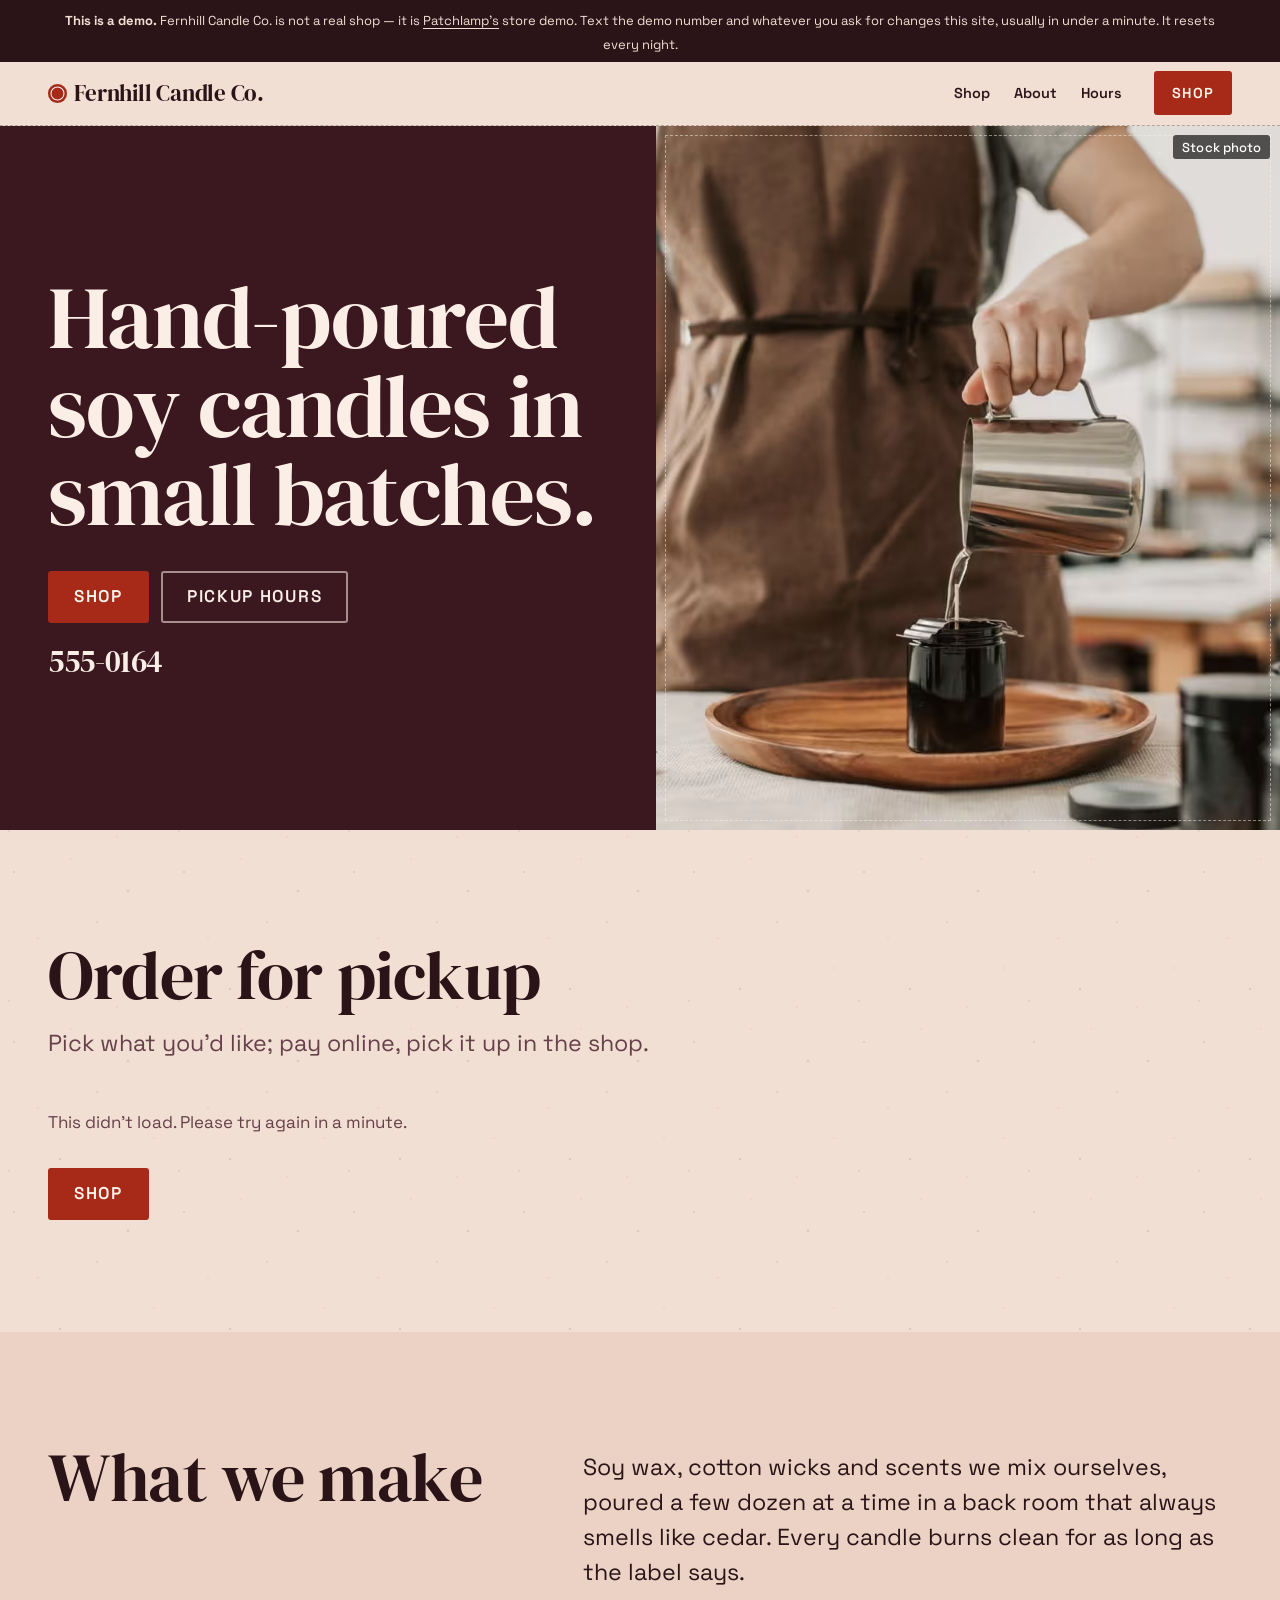
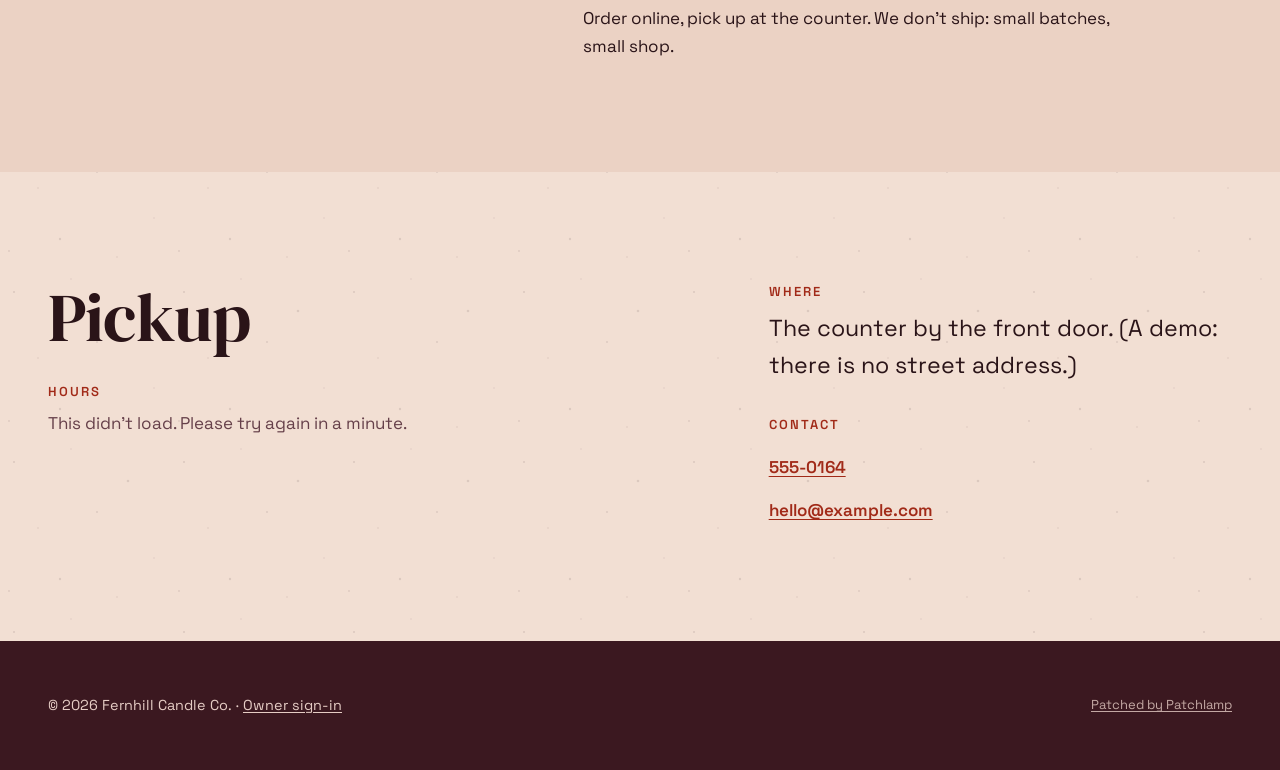
==== commit dad091b5: "Headline: Hand-poured soy candles in small batches Co-Authored-By: Claude Sonnet 5.5 <noreply@anthro" ====
--- a/index.html
+++ b/index.html
@@ -35,7 +35,7 @@
         <picture><source type="image/avif" srcset="images/hero-6755794-800.avif 800w, images/hero-6755794-1600.avif 1600w" sizes="100vw"><source type="image/webp" srcset="images/hero-6755794-800.webp 800w, images/hero-6755794-1600.webp 1600w" sizes="100vw"><img src="images/hero-6755794-1600.jpg" srcset="images/hero-6755794-800.jpg 800w, images/hero-6755794-1600.jpg 1600w" sizes="100vw" width="1600" height="900" alt="Person pouring wax into glass jars, creating handmade candles in a cozy workshop setting." loading="eager" fetchpriority="high" decoding="async"></picture><span class="img-label">Stock photo</span>
       </figure>
       <div class="hero-copy">
-        <h1 class="hero-heading">Hand-poured soy candles, made in small batches.</h1>
+        <h1 class="hero-heading">Hand-poured soy candles in small batches.</h1>
         <div class="hero-actions">
           <a class="btn btn-primary" href="shop.html">Shop</a>
           <a class="btn btn-secondary" href="#details">Pickup hours</a>
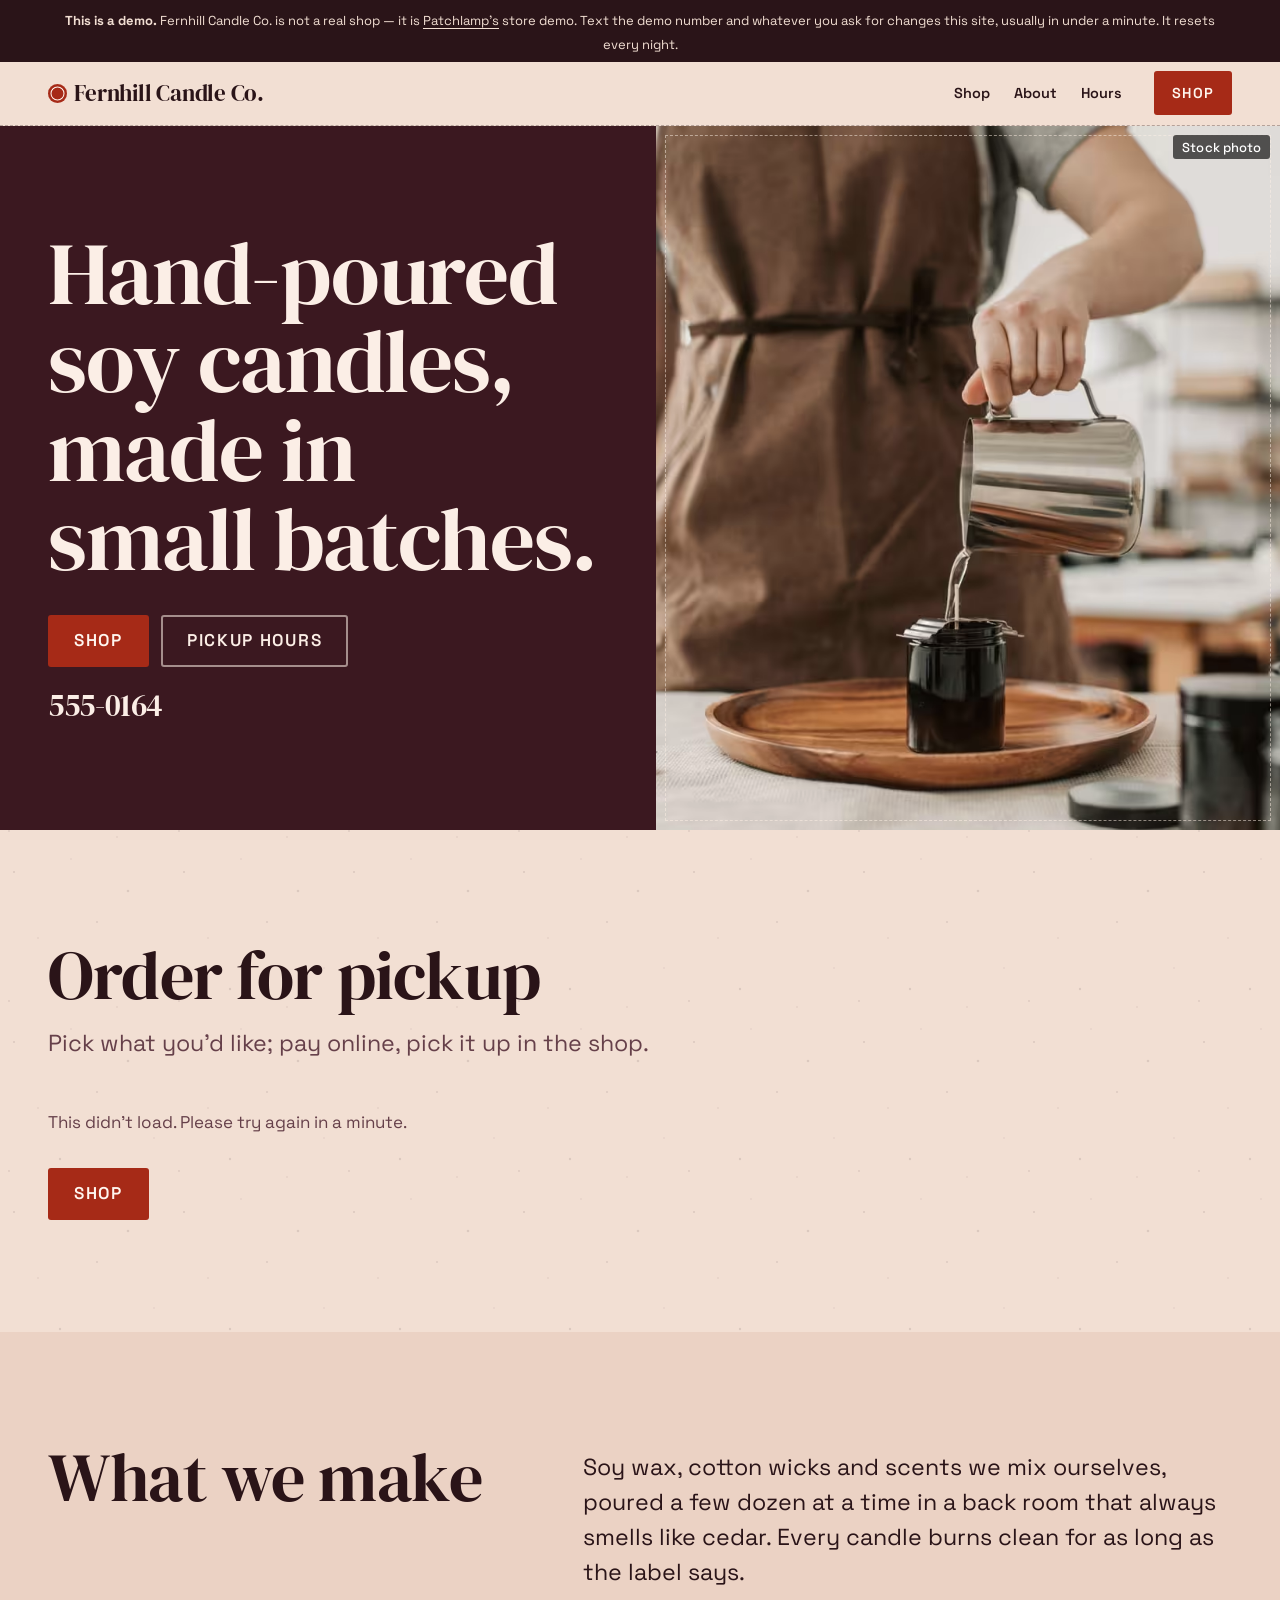
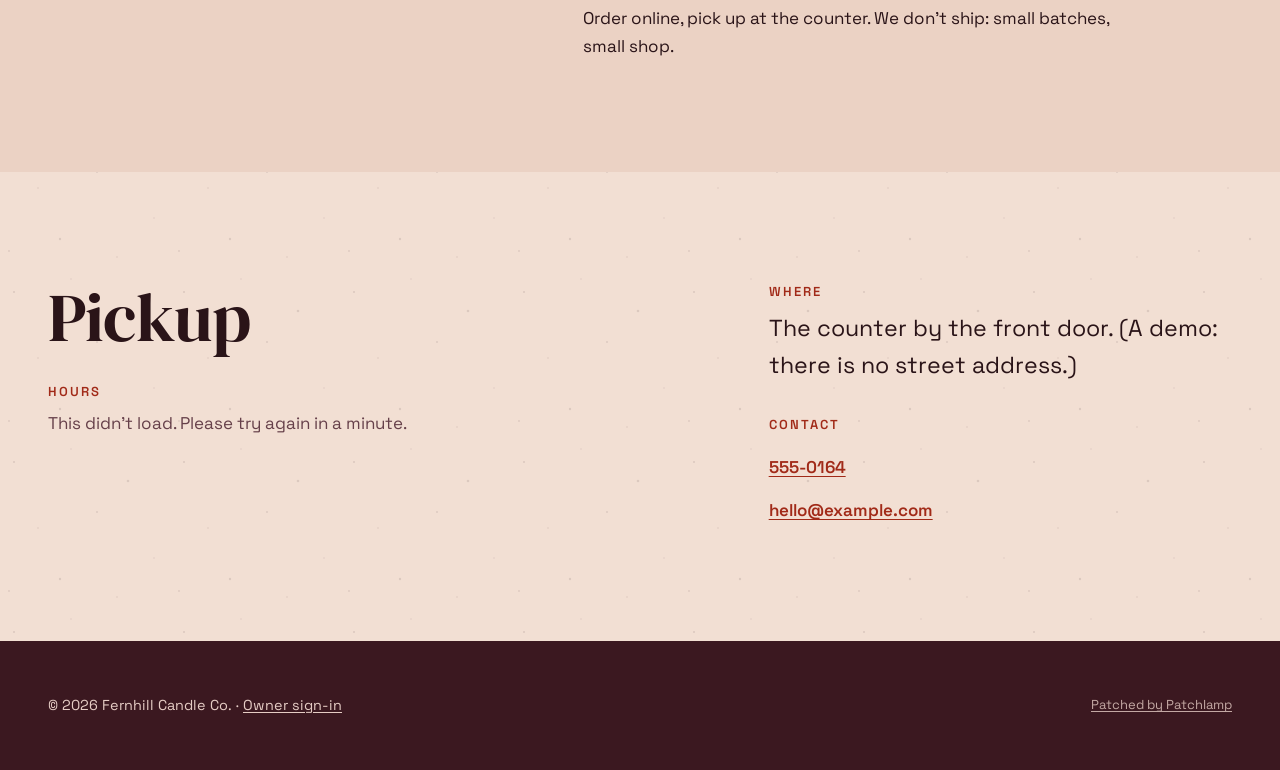
==== commit 59231083: "Nightly reset: back to the golden copy" ====
--- a/index.html
+++ b/index.html
@@ -35,7 +35,7 @@
         <picture><source type="image/avif" srcset="images/hero-6755794-800.avif 800w, images/hero-6755794-1600.avif 1600w" sizes="100vw"><source type="image/webp" srcset="images/hero-6755794-800.webp 800w, images/hero-6755794-1600.webp 1600w" sizes="100vw"><img src="images/hero-6755794-1600.jpg" srcset="images/hero-6755794-800.jpg 800w, images/hero-6755794-1600.jpg 1600w" sizes="100vw" width="1600" height="900" alt="Person pouring wax into glass jars, creating handmade candles in a cozy workshop setting." loading="eager" fetchpriority="high" decoding="async"></picture><span class="img-label">Stock photo</span>
       </figure>
       <div class="hero-copy">
-        <h1 class="hero-heading">Hand-poured soy candles in small batches.</h1>
+        <h1 class="hero-heading">Hand-poured soy candles, made in small batches.</h1>
         <div class="hero-actions">
           <a class="btn btn-primary" href="shop.html">Shop</a>
           <a class="btn btn-secondary" href="#details">Pickup hours</a>
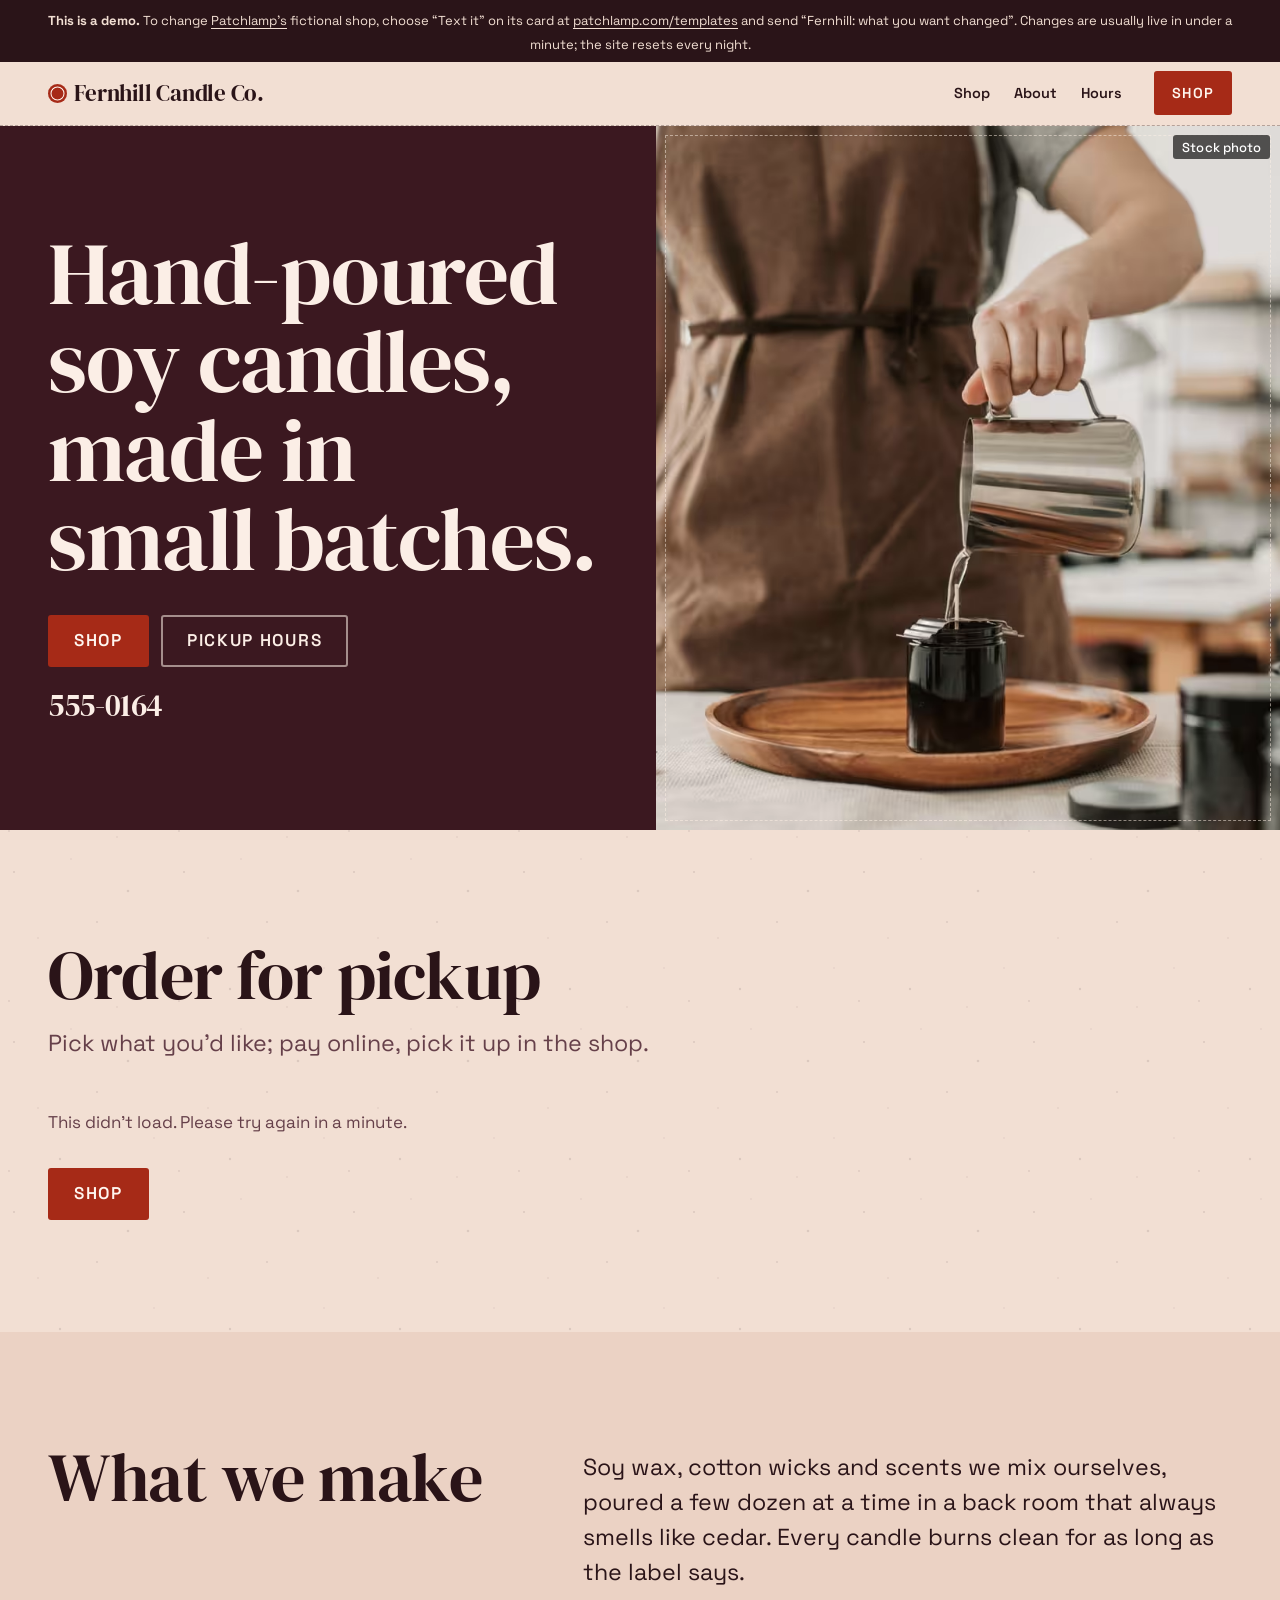
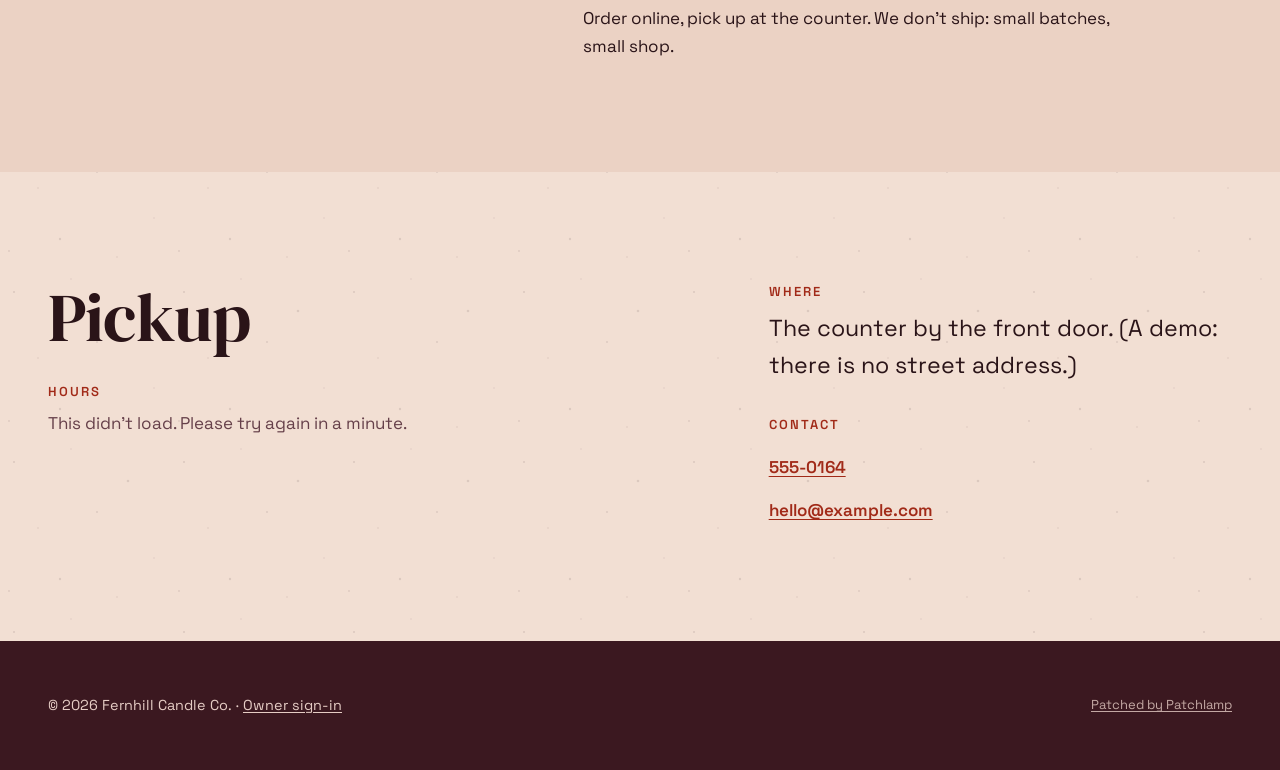
==== commit 5d43369c: "The demo bar points at the /templates card (Codex, marketing/copy/demo-bars-2026-10-27-v2.md): no nu" ====
--- a/index.html
+++ b/index.html
@@ -14,9 +14,10 @@
 </head>
 <body class="page-home">
   <p class="demo-bar">
-    <strong>This is a demo.</strong> Fernhill Candle Co. is not a real shop — it is
-    <a href="https://patchlamp.com/">Patchlamp's</a> store demo. Text the demo number and
-    whatever you ask for changes this site, usually in under a minute. It resets every night.
+    <strong>This is a demo.</strong> To change <a href="https://patchlamp.com/">Patchlamp's</a>
+    fictional shop, choose “Text it” on its card at
+    <a href="https://patchlamp.com/templates">patchlamp.com/templates</a> and send “Fernhill: what you want changed”.
+    Changes are usually live in under a minute; the site resets every night.
   </p>
 
   <header class="site-header">
